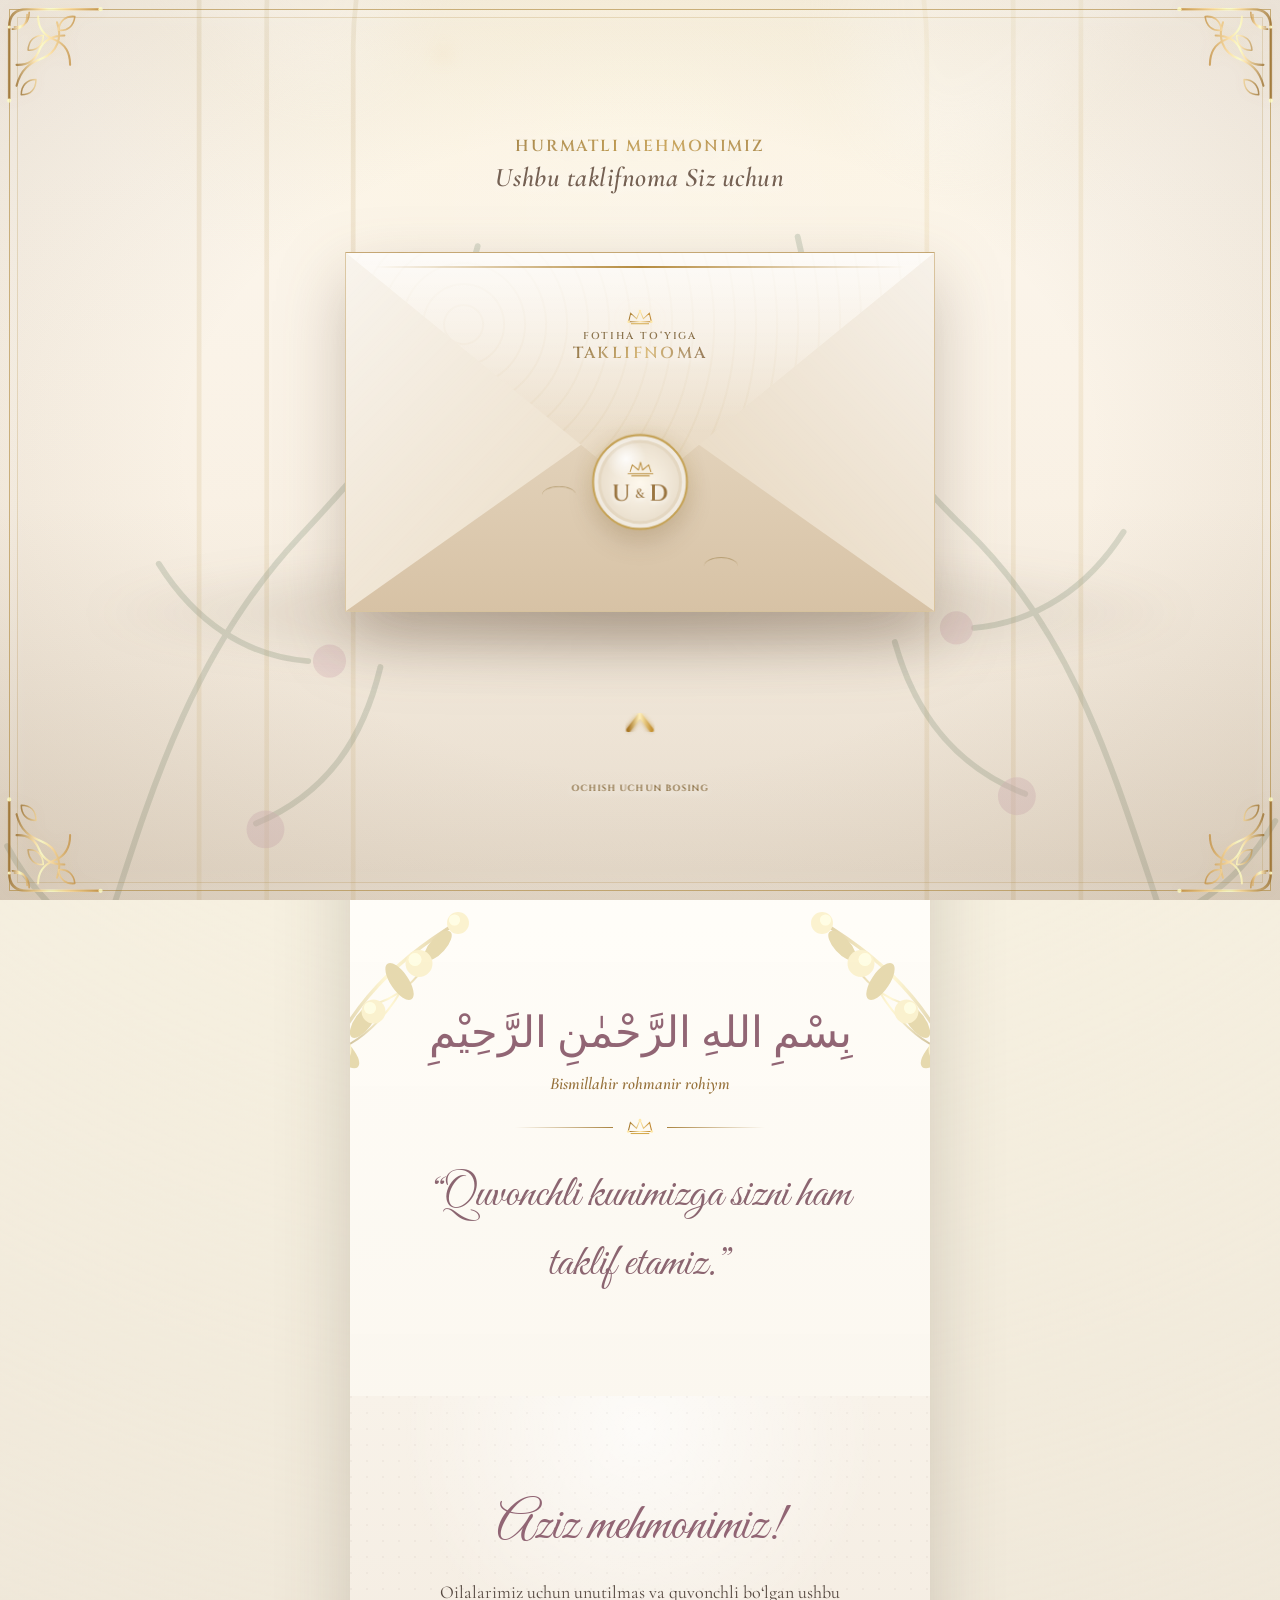
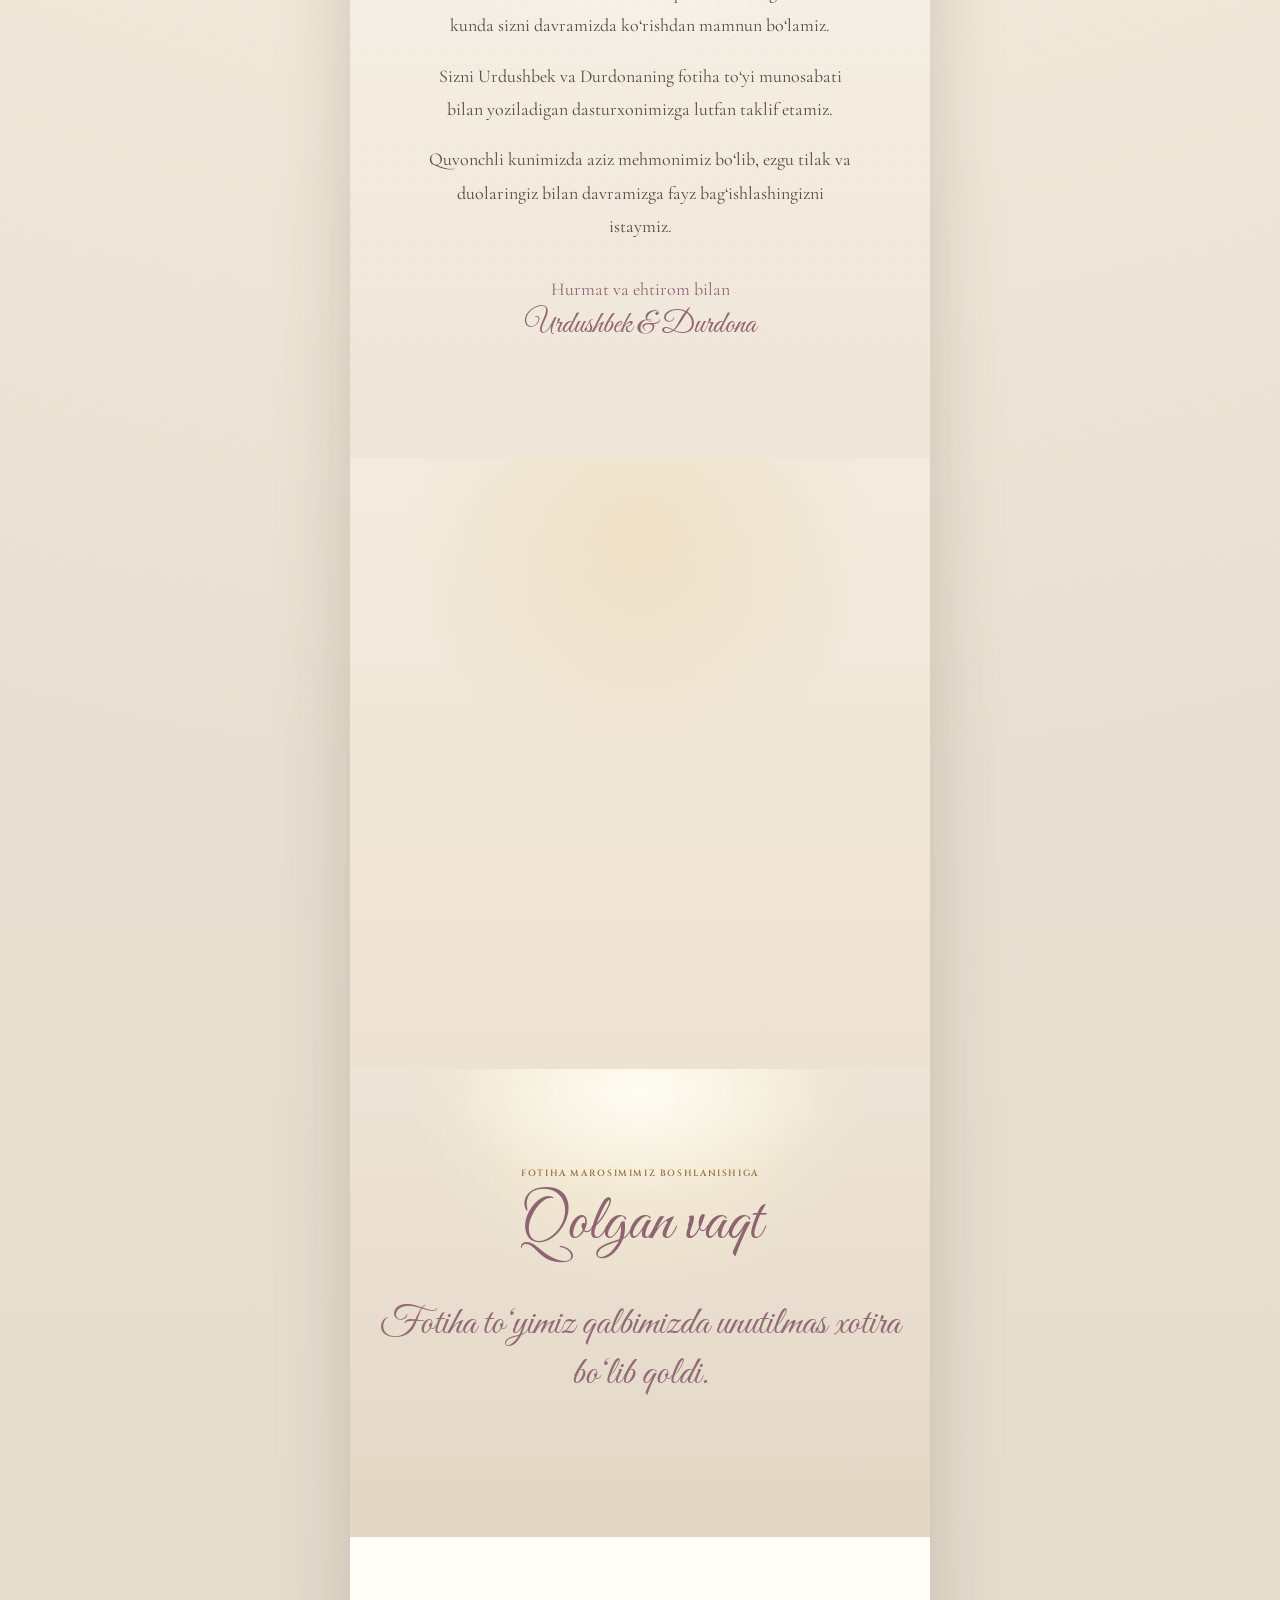
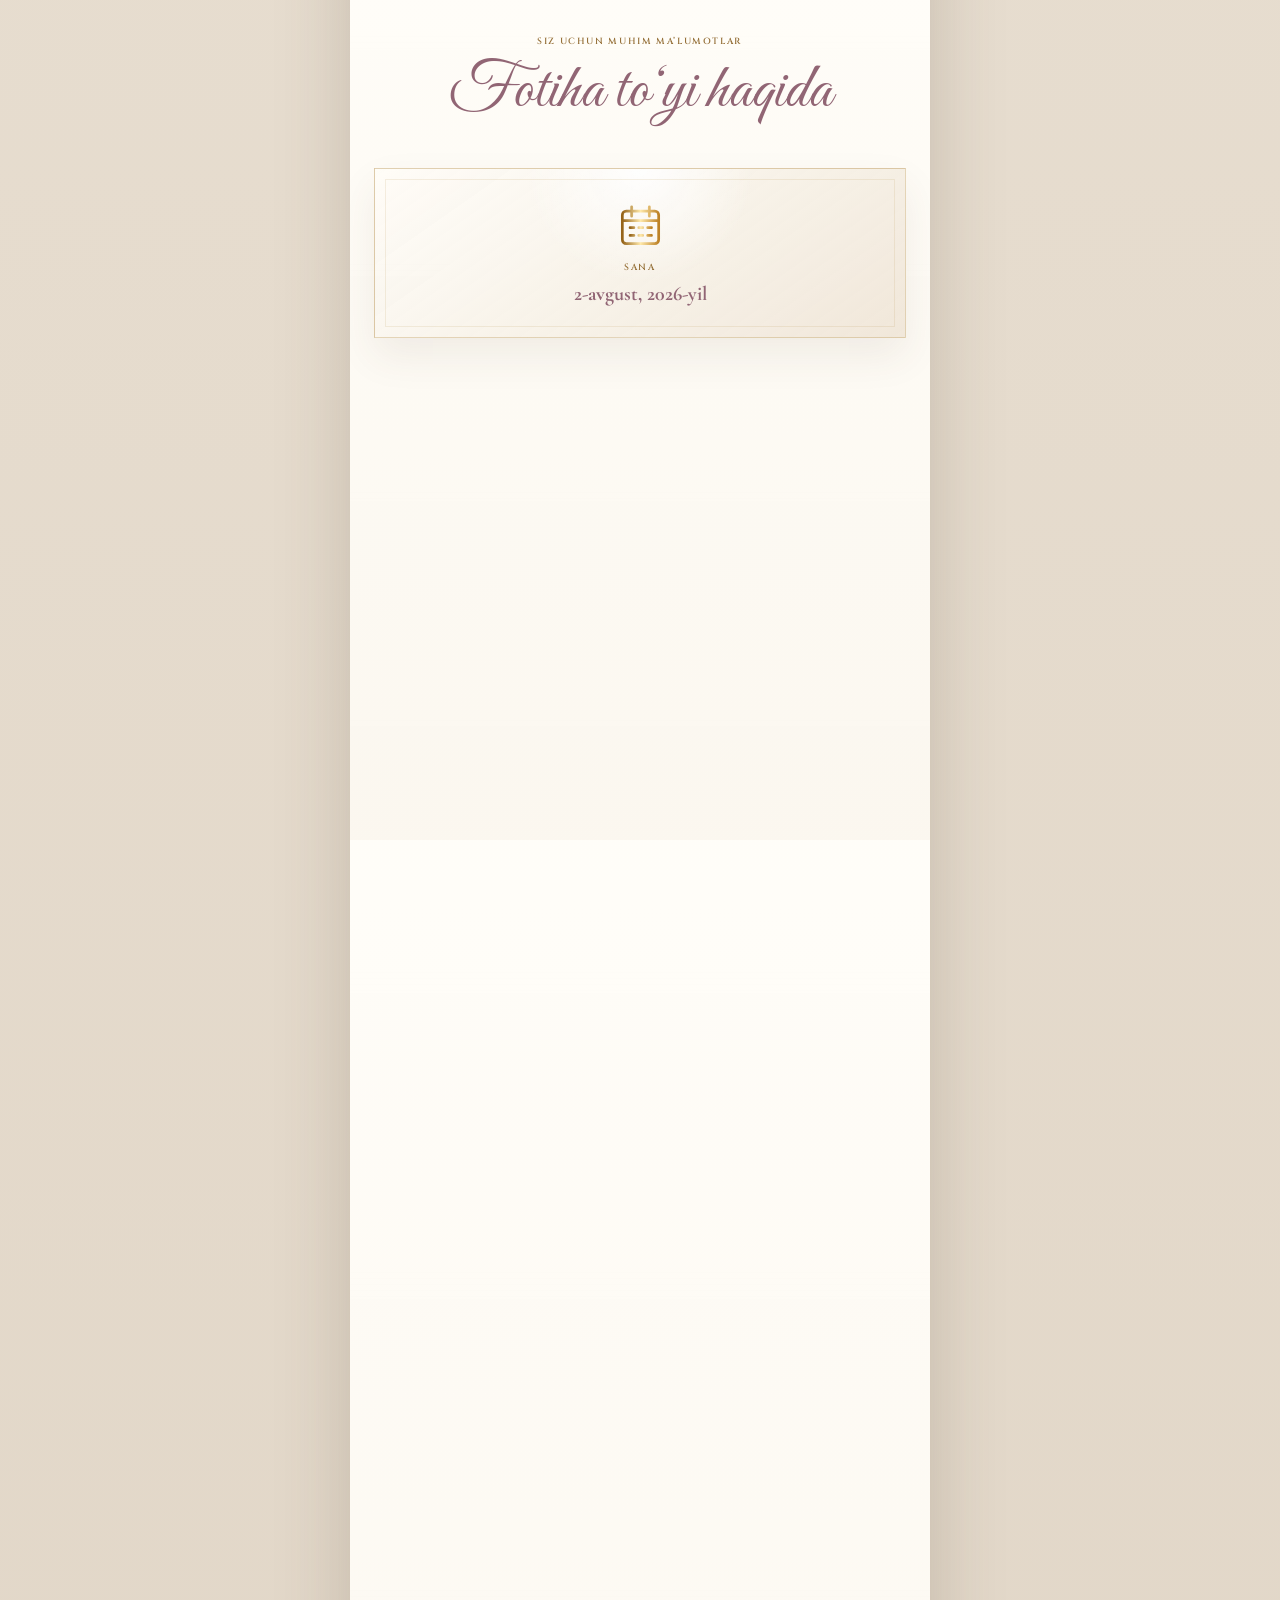
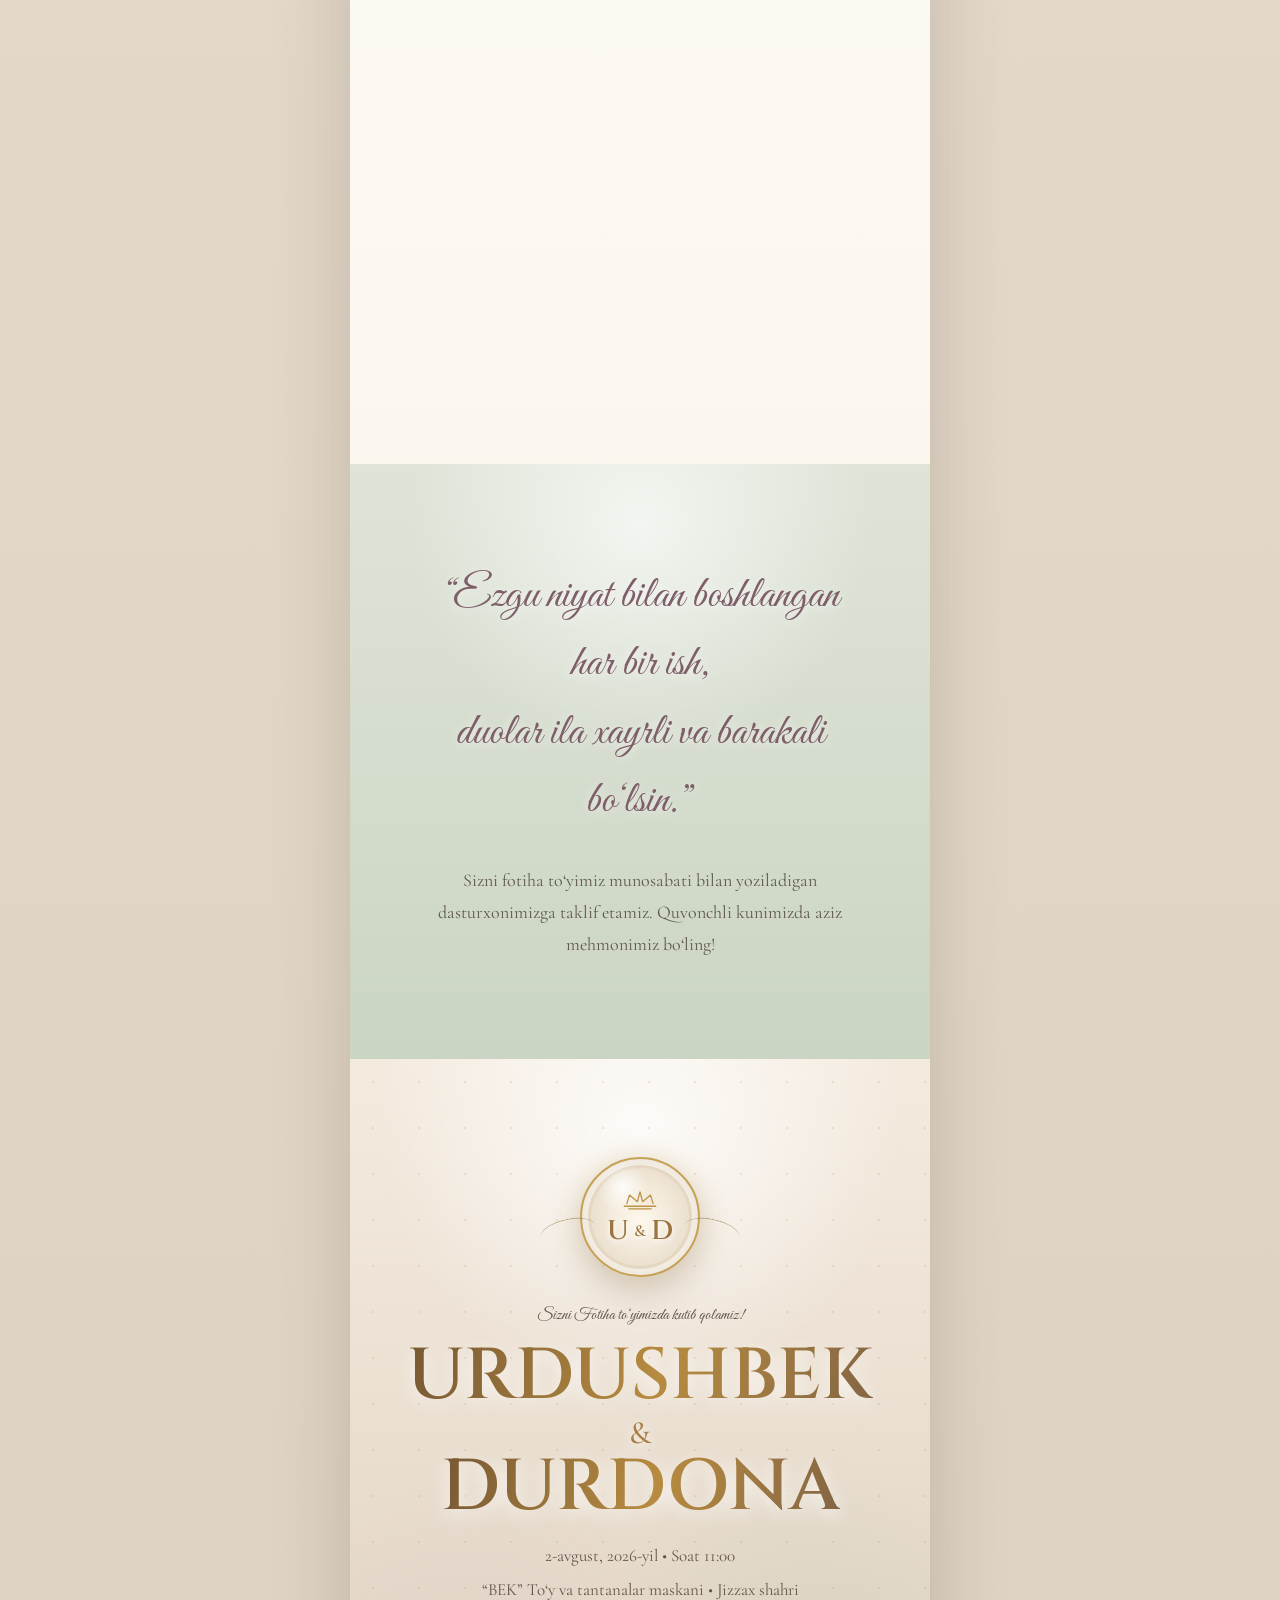
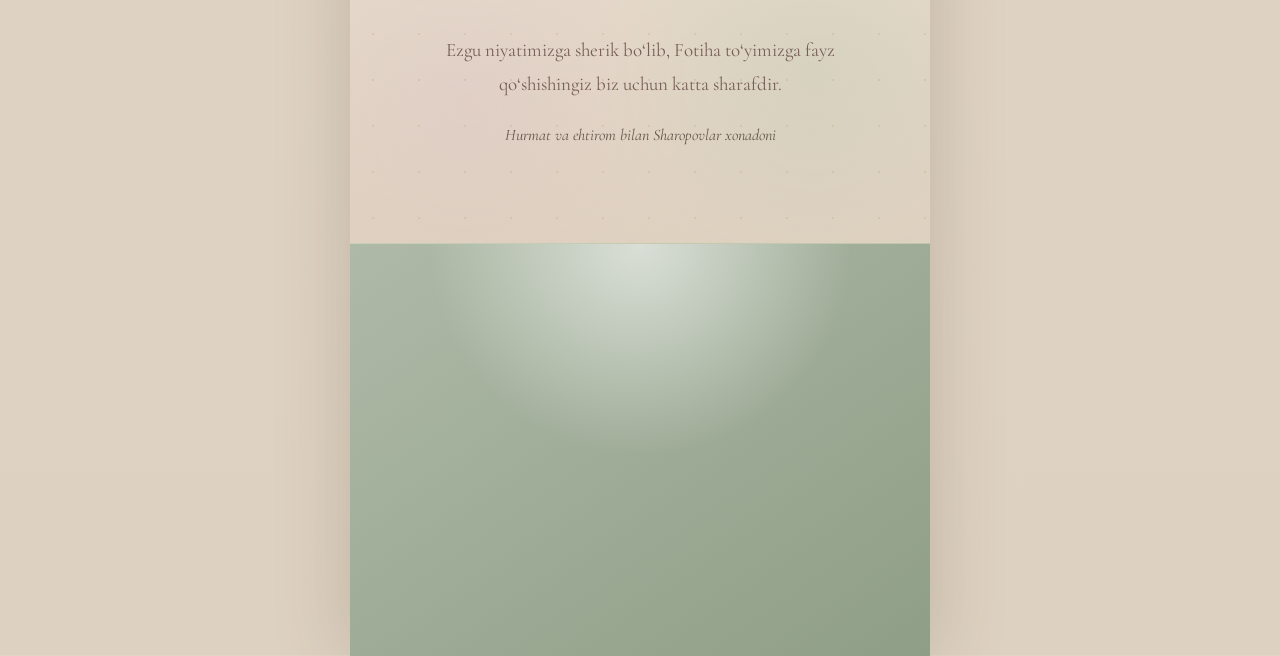
==== fotiha/index.html @ 14ab45b7 "Add assets folder" ====
<!doctype html>
<html lang="uz">

<head>
  <meta charset="utf-8">
  <meta name="viewport" content="width=device-width, initial-scale=1, viewport-fit=cover">
  <meta name="theme-color" content="#f4ecdf">
  <meta name="color-scheme" content="light">
  <meta name="description"
    content="Urdushbek va Durdonaning Fotiha to‘yiga Pearl Garden uslubidagi nafis elektron taklifnoma.">
  <meta property="og:title" content="Urdushbek & Durdona — Fotiha to‘yiga taklifnoma">
  <meta property="og:description" content="2-avgust, 2026-yil • Soat 11:00 • “BEK” To‘y va tantanalar maskani">
  <meta property="og:type" content="website">
  <meta property="og:image" content="assets/images/fotiha-share-cover.svg">
  <title>Urdushbek & Durdona — Fotiha to‘yiga taklifnoma</title>

  <link rel="preconnect" href="https://fonts.googleapis.com">
  <link rel="preconnect" href="https://fonts.gstatic.com" crossorigin>
  <link
    href="https://fonts.googleapis.com/css2?family=Cinzel:wght@500;600;700&family=Cormorant+Garamond:ital,wght@0,500;0,600;1,500;1,600&family=Great+Vibes&display=swap"
    rel="stylesheet">

  <link rel="icon" href="assets/images/royal-monogram.svg" type="image/svg+xml">
  <link rel="stylesheet" href="style.css?v=pearl-garden-20260802-7">
</head>

<body>
  <noscript>
    <div class="noscript">Taklifnomani ochish uchun JavaScript yoqilgan bo‘lishi kerak.</div>
  </noscript>

  <div id="preloader" class="preloader" aria-hidden="true">
    <div class="preloader-crest">
      <img src="assets/images/royal-monogram.svg" alt="">
    </div>
    <p>Fotiha taklifnomasi ochilmoqda...</p>
  </div>

  <canvas id="particleCanvas" class="particle-canvas" aria-hidden="true"></canvas>
  <div id="scrollProgress" class="scroll-progress" aria-hidden="true"></div>

  <!-- PEARL GARDEN OPENING SCREEN -->
  <section id="royalIntro" class="royal-intro" aria-label="Taklifnomani ochish">
    <img class="palace-background" src="assets/images/pearl-garden-bg.svg" alt="">
    <div class="palace-vignette"></div>
    <div class="light-rays" aria-hidden="true"></div>

    <div class="royal-border" aria-hidden="true">
      <img class="corner corner-tl" src="assets/images/gold-corner.svg" alt="">
      <img class="corner corner-tr" src="assets/images/gold-corner.svg" alt="">
      <img class="corner corner-bl" src="assets/images/gold-corner.svg" alt="">
      <img class="corner corner-br" src="assets/images/gold-corner.svg" alt="">
    </div>

    <div class="intro-content simplified-intro">
      <div id="envelopeStage" class="envelope-stage">
        <div id="introGuestMessage" class="intro-guest-message" aria-live="polite">
          <span>HURMATLI MEHMONIMIZ</span>
          <strong>Ushbu taklifnoma Siz uchun</strong>
        </div>
        <div class="envelope-ground"></div>

        <div id="royalEnvelope" class="royal-envelope" role="button" tabindex="0"
          aria-label="Fotiha to‘yi taklifnomasini ochish">
          <div class="envelope-back"></div>

          <div class="invitation-card" aria-hidden="true">
            <div class="card-frame"></div>
            <div class="card-monogram" aria-label="U va D monogrammasi">
              <span>U</span>
              <i>&amp;</i>
              <span>D</span>
            </div>
            <small>FOTIHA TO‘YIMIZGA</small>
            <strong>Urdushbek &amp; Durdona</strong>
            <span>02 • 08 • 2026</span>
          </div>

          <div class="envelope-liner"></div>
          <div class="envelope-left"></div>
          <div class="envelope-right"></div>
          <div class="envelope-bottom"></div>
          <div class="envelope-flap"></div>

          <div class="closed-envelope-label" aria-hidden="true">
            <img src="assets/images/crown-divider.svg" alt="">
            <span>FOTIHA TO‘YIGA</span>
            <strong>TAKLIFNOMA</strong>
          </div>

          <div id="sealButton" class="royal-seal pearl-monogram" aria-hidden="true">
            <span class="pearl-flourish pearl-flourish-left" aria-hidden="true"></span>
            <svg class="pearl-monogram-crown" viewBox="0 0 64 34" aria-hidden="true">
              <path d="M8 25h48M12 21l4-13 12 10 4-15 4 15 12-10 4 13M15 29h34" />
            </svg>
            <strong><span>U</span><i>&amp;</i><span>D</span></strong>
            <span class="pearl-flourish pearl-flourish-right" aria-hidden="true"></span>
          </div>

          <div class="seal-fragments" aria-hidden="true">
            <i></i><i></i><i></i><i></i><i></i><i></i>
          </div>
        </div>

        <button id="arrowOpenButton" class="open-arrow centered-open-arrow" type="button" aria-label="Konvertni ochish">
          <svg viewBox="0 0 160 125" aria-hidden="true">
            <defs>
              <linearGradient id="arrowGold" x1="0" x2="1">
                <stop offset="0" stop-color="#a87725" />
                <stop offset=".48" stop-color="#fff0bc" />
                <stop offset="1" stop-color="#c69437" />
              </linearGradient>
              <filter id="arrowGlow">
                <feGaussianBlur stdDeviation="3.5" result="blur" />
                <feMerge>
                  <feMergeNode in="blur" />
                  <feMergeNode in="SourceGraphic" />
                </feMerge>
              </filter>
            </defs>
            <path class="arrow-trail" d="M80 108 C80 88 80 68 80 43" />
            <path class="arrow-head" d="M61 61 L80 36 L99 61" />
          </svg>
          <span>OCHISH UCHUN BOSING</span>
        </button>
      </div>
    </div>
  </section>

  <!-- MAIN INVITATION -->
  <main id="invitation" class="invitation" aria-hidden="true">
    <div id="botanicalJourney" class="botanical-journey" aria-hidden="true">
      <span class="journey-track"></span>
      <span class="journey-fill"></span>
      <i class="journey-leaf leaf-1" data-at="8"></i>
      <i class="journey-bloom bloom-1" data-at="18"></i>
      <i class="journey-leaf leaf-2" data-at="31"></i>
      <i class="journey-bloom bloom-2" data-at="44"></i>
      <i class="journey-leaf leaf-3" data-at="58"></i>
      <i class="journey-bloom bloom-3" data-at="70"></i>
      <i class="journey-leaf leaf-4" data-at="82"></i>
      <i class="journey-bloom bloom-4" data-at="94"></i>
    </div>
    <section class="hero-section section" id="home">
      <img class="hero-bg" src="assets/images/pearl-garden-bg.svg" alt="">
      <div class="hero-overlay"></div>
      <div class="hero-frame"></div>

      <div class="hero-copy" data-reveal="zoom">
        <div class="hero-crest hero-monogram pearl-monogram" aria-label="U va D monogrammasi">
          <span class="pearl-flourish pearl-flourish-left" aria-hidden="true"></span>
          <svg class="pearl-monogram-crown" viewBox="0 0 64 34" aria-hidden="true">
            <path d="M8 25h48M12 21l4-13 12 10 4-15 4 15 12-10 4 13M15 29h34" />
          </svg>
          <strong><span>U</span><i>&amp;</i><span>D</span></strong>
          <span class="pearl-flourish pearl-flourish-right" aria-hidden="true"></span>
        </div>
        <p class="hero-kicker">FOTIHA TO‘YIMIZGA TAKLIF ETAMIZ</p>
        <h2 class="animated-main-title split-title">
          <span>Urdushbek</span>
          <b>&amp;</b>
          <span>Durdona</span>
        </h2>
        <div class="hero-meta">
          <span>02.08.2026</span><i></i><span>11:00</span>
        </div>
      </div>

      <a class="scroll-cue" href="#bismillahSection" aria-label="Taklifnomani to‘liq ko‘rish">

        <strong>TAKLIFNOMANI TO‘LIQ KO‘RISH</strong>
        <small>Pastga davom eting</small>

        <span class="scroll-arrows" aria-hidden="true">
          <i></i>
          <i></i>
        </span>
      </a>
    </section>

    <section class="bismillah-section section paper-section" id="bismillahSection">
      <img class="section-ornament ornament-left" src="assets/images/gold-botanical.svg" alt="">
      <img class="section-ornament ornament-right" src="assets/images/gold-botanical.svg" alt="">

      <div class="narrow" data-reveal="rise">
        <p class="arabic" dir="rtl">بِسْمِ اللهِ الرَّحْمٰنِ الرَّحِيْمِ</p>
        <p class="transliteration">Bismillahir rohmanir rohiym</p>
        <div class="wide-divider"><span></span><img src="assets/images/crown-divider.svg" alt=""><span></span></div>
        <blockquote>“Quvonchli kunimizga sizni ham taklif etamiz.”</blockquote>
      </div>
    </section>

    <section class="message-section section" id="aboutSection">
      <div class="paper-grain"></div>
      <div class="narrow" data-reveal="fade">
        <p id="guestGreeting" class="guest-greeting">Aziz mehmonimiz!</p>
        <p>
          Oilalarimiz uchun unutilmas va quvonchli bo‘lgan ushbu kunda
          sizni davramizda ko‘rishdan mamnun bo‘lamiz.
        </p>
        <p>
          Sizni Urdushbek va Durdonaning fotiha to‘yi munosabati bilan yoziladigan
          dasturxonimizga lutfan taklif etamiz.
        </p>
        <p>
          Quvonchli kunimizda aziz mehmonimiz bo‘lib, ezgu tilak va duolaringiz bilan
          davramizga fayz bag‘ishlashingizni istaymiz.
        </p>

        <p class="signature">Hurmat va ehtirom bilan<br><strong>Urdushbek &amp; Durdona</strong></p>
      </div>
    </section>

    <section class="date-section section paper-section" id="dateSection">
      <div class="section-heading" data-reveal="rise">
        <span>Ushbu sanani qalbingizga yozib qo‘ying</span>
        <h2>Fotiha sanasi</h2>
      </div>

      <article class="royal-calendar" data-reveal="zoom">
        <div class="calendar-inner-border"></div>
        <img class="calendar-icon" src="assets/images/icon-calendar.svg" alt="">
        <div class="calendar-year">2026</div>
        <div class="calendar-main">
          <strong>02</strong>
          <div>
            <b>AVGUST</b>
            <span>YAKSHANBA</span>
          </div>
        </div>
        <div class="calendar-time">SOAT <strong>11:00</strong></div>
      </article>
    </section>

    <section class="countdown-section section">
      <div class="countdown-glow"></div>
      <div class="section-heading light" data-reveal="rise">
        <span>Fotiha marosimimiz boshlanishiga</span>
        <h2>Qolgan vaqt</h2>
      </div>

      <div id="countdown" class="countdown" data-reveal="zoom" aria-live="polite">
        <div><strong id="days">25</strong><span>Kun</span></div>
        <div><strong id="hours">00</strong><span>Soat</span></div>
        <div><strong id="minutes">00</strong><span>Daqiqa</span></div>
        <div><strong id="seconds">00</strong><span>Soniya</span></div>
      </div>
      <p id="countdownMessage" class="countdown-message" hidden></p>
    </section>

    <section class="details-section section paper-section">
      <div class="section-heading" data-reveal="rise">
        <span>Siz uchun muhim ma’lumotlar</span>
        <h2>Fotiha to‘yi haqida</h2>
      </div>

      <div class="detail-grid">
        <article data-reveal="left">
          <img src="assets/images/icon-calendar.svg" alt="">
          <span>SANA</span>
          <strong>2-avgust, 2026-yil</strong>
        </article>

        <article data-reveal="right">
          <img src="assets/images/icon-clock.svg" alt="">
          <span>BOSHLANISH VAQTI</span>
          <strong>Soat 11:00</strong>
        </article>

        <article data-reveal="left">
          <img src="assets/images/icon-location.svg" alt="">
          <span>MANZIL</span>
          <strong>“BEK” To‘y va tantanalar maskani</strong>
          <small>Jizzax shahri, Jizzax viloyati</small>
        </article>
      </div>
    </section>

    <section class="venue-section section paper-section" id="venueSection">
      <div class="section-heading" data-reveal="rise">
        <span>Sizni go‘zal maskanda kutib qolamiz</span>
        <h2>Manzil</h2>
      </div>

      <div class="venue-illustration" data-reveal="zoom">
        <img class="venue-photo" src="assets/images/bek.png" alt="BEK To‘y va tantanalar maskani">
        <div class="venue-light-sweep"></div>
      </div>

      <div class="venue-copy" data-reveal="rise">
        <h3>“BEK” To‘y va tantanalar maskani</h3>
        <p>Jizzax shahri, Jizzax viloyati</p>
      </div>

      <div class="real-map-card" data-reveal="zoom">
        <div class="real-map-gold-frame" aria-hidden="true"></div>
        <iframe title="“BEK” To‘y va tantanalar maskani Google xaritasi"
          src="https://www.google.com/maps?q=%22BEK%22%20To%27y%20va%20tantanalar%20maskani%20Jizzax&output=embed"
          width="100%" height="330" style="border:0" loading="lazy" allowfullscreen
          referrerpolicy="no-referrer-when-downgrade">
        </iframe>
      </div>

      <p class="map-help-text" data-reveal="fade">
        Xarita internet orqali yuklanadi. Aniq yo‘nalishni ochish uchun pastdagi tugmani bosing.
      </p>

      <a class="royal-button burgundy" href="https://maps.app.goo.gl/K7DMrNXLy79T28VB8" target="_blank"
        rel="noopener noreferrer" data-reveal="rise">
        <img src="assets/images/icon-location.svg" alt="">
        Xaritada ko‘rish
      </a>
    </section>

    <section class="quote-section section">
      <div class="falling-petals" aria-hidden="true">
        <i></i><i></i><i></i><i></i><i></i><i></i>
      </div>
      <div class="narrow" data-reveal="fade">
        <blockquote>
          “Ezgu niyat bilan boshlangan har bir ish,<br>
          duolar ila xayrli va barakali bo‘lsin.”
        </blockquote>
        <p>Sizni fotiha to‘yimiz munosabati bilan yoziladigan dasturxonimizga taklif etamiz. Quvonchli kunimizda aziz
          mehmonimiz bo‘ling!</p>
      </div>
    </section>

    <section class="closing-section section">
      <div class="closing-stars"></div>
      <div class="hero-crest hero-monogram pearl-monogram" aria-label="U va D monogrammasi" data-reveal="zoom">
        <span class="pearl-flourish pearl-flourish-left" aria-hidden="true"></span>
        <svg class="pearl-monogram-crown" viewBox="0 0 64 34" aria-hidden="true">
          <path d="M8 25h48M12 21l4-13 12 10 4-15 4 15 12-10 4 13M15 29h34" />
        </svg>
        <strong><span>U</span><i>&amp;</i><span>D</span></strong>
        <span class="pearl-flourish pearl-flourish-right" aria-hidden="true"></span>
      </div>
      <div data-reveal="rise">
        <p class="closing-lead">Sizni Fotiha to‘yimizda kutib qolamiz!</p>
        <h2 class="animated-main-title closing-title">
          <span>Urdushbek</span><b>&amp;</b><span>Durdona</span>
        </h2>
        <p>2-avgust, 2026-yil • Soat 11:00</p>
        <p>“BEK” To‘y va tantanalar maskani • Jizzax shahri</p>
        <blockquote>
          Ezgu niyatimizga sherik bo‘lib, Fotiha to‘yimizga fayz
          qo‘shishingiz biz uchun katta sharafdir.
        </blockquote>
        <small>Hurmat va ehtirom bilan Sharopovlar xonadoni</small>
      </div>
    </section>

    <section class="share-section section">
      <div class="section-heading light" data-reveal="rise">
        <span>Taklifnomani yaqinlaringiz bilan ulashing</span>
        <h2>Ulashish</h2>
      </div>
      <button id="shareButton" class="royal-button outline" type="button" data-reveal="zoom">
        <img src="assets/images/icon-share.svg" alt="">
        Taklifnomani ulashish
      </button>
      <p id="shareStatus" class="share-status" aria-live="polite"></p>
    </section>
  </main>

  <button id="musicToggle" class="music-toggle" type="button" aria-label="Musiqani pauza qilish" hidden>
    <img src="assets/images/icon-music.svg" alt="">
    <span id="musicIcon">Ⅱ</span>
    <i></i><i></i><i></i>
  </button>

  <audio id="backgroundMusic" preload="metadata" loop>
    <source src="assets/audio/royal-palace-theme.mp3" type="audio/mpeg">
    <source src="assets/audio/royal-palace-theme.wav" type="audio/wav">
  </audio>

  <script src="script.js?v=pearl-garden-20260802-7"></script>
</body>

</html>
---- fotiha/style.css ----
:root {
  --black: #0d0103;
  --wine: #220307;
  --wine2: #37070f;
  --burgundy: #5c0d20;
  --ruby: #821c36;
  --gold-dark: #9c6b1d;
  --gold: #d5aa4c;
  --gold-light: #ffe9aa;
  --gold-pale: #f6ddb0;
  --ivory: #fff9ee;
  --cream: #f5e8d8;
  --brown: #45302d;
  --sage: #74806c;
  --serif: "Cormorant Garamond", Georgia, serif;
  --display: "Cinzel", Georgia, serif;
  --script: "Great Vibes", "Segoe Script", cursive;
  --sans: system-ui, -apple-system, BlinkMacSystemFont, "Segoe UI", sans-serif;
  --ease: cubic-bezier(.2, .8, .2, 1);
  --shadow: 0 28px 80px rgba(24, 1, 5, .30);
  --content: 580px
}

* {
  box-sizing: border-box
}

html {
  scroll-behavior: smooth;
  background: #180206
}

body {
  margin: 0;
  color: var(--brown);
  background: #1a0308;
  font-family: var(--serif);
  overflow-x: hidden;
  -webkit-font-smoothing: antialiased
}

body.modal-open {
  overflow: hidden
}

button,
input,
select,
textarea {
  font: inherit
}

button,
a {
  -webkit-tap-highlight-color: transparent
}

img {
  display: block;
  max-width: 100%
}

[hidden] {
  display: none !important
}

button:focus-visible,
a:focus-visible,
input:focus-visible,
select:focus-visible,
textarea:focus-visible {
  outline: 3px solid rgba(255, 233, 170, .76);
  outline-offset: 3px
}

.noscript {
  padding: 18px;
  text-align: center;
  background: #fff3cd;
  color: #664d03
}

.preloader {
  position: fixed;
  inset: 0;
  z-index: 4000;
  display: grid;
  place-content: center;
  justify-items: center;
  gap: 18px;
  background: radial-gradient(circle at 50% 42%, #6e2033, #29050b 52%, #0d0103);
  transition: opacity .65s ease, visibility .65s ease
}

.preloader.hidden {
  opacity: 0;
  visibility: hidden
}

.preloader-crest {
  width: 128px;
  height: 128px;
  padding: 10px;
  border-radius: 50%;
  border: 1px solid rgba(255, 233, 170, .46);
  box-shadow: 0 0 0 10px rgba(255, 255, 255, .025), 0 0 55px rgba(213, 170, 76, .28);
  animation: preloaderFloat 2.2s ease-in-out infinite
}

.preloader p {
  margin: 0;
  color: var(--gold-pale);
  font: 10px var(--display);
  letter-spacing: .22em;
  text-transform: uppercase
}

@keyframes preloaderFloat {
  50% {
    transform: translateY(-7px) rotate(2deg)
  }
}

.particle-canvas {
  position: fixed;
  inset: 0;
  z-index: 200;
  pointer-events: none
}

.scroll-progress {
  position: fixed;
  left: 0;
  top: 0;
  z-index: 3500;
  height: 3px;
  width: 0;
  background: linear-gradient(90deg, var(--gold-dark), var(--gold-light), var(--gold));
  box-shadow: 0 0 12px rgba(255, 233, 170, .8)
}

/* INTRO */
.royal-intro {
  position: fixed;
  inset: 0;
  z-index: 3000;
  min-height: 100svh;
  overflow: hidden;
  color: #fff;
  display: grid;
  place-items: center;
  background: #140205;
  transition: opacity .9s ease, visibility .9s ease
}

.royal-intro.is-gone {
  opacity: 0;
  visibility: hidden;
  pointer-events: none
}

.palace-background {
  position: absolute;
  inset: 0;
  width: 100%;
  height: 100%;
  object-fit: cover;
  animation: palaceBreath 16s ease-in-out infinite alternate
}

@keyframes palaceBreath {
  to {
    transform: scale(1.045)
  }
}

.palace-vignette {
  position: absolute;
  inset: 0;
  background:
    radial-gradient(circle at 50% 34%, rgba(213, 170, 76, .11), transparent 32%),
    linear-gradient(180deg, rgba(7, 0, 2, .10), rgba(7, 0, 2, .20) 58%, rgba(7, 0, 2, .56)),
    radial-gradient(ellipse at center, transparent 42%, rgba(5, 0, 1, .72) 100%)
}

.light-rays {
  position: absolute;
  left: 50%;
  top: -30%;
  width: 145%;
  height: 115%;
  transform: translateX(-50%);
  background: conic-gradient(from 260deg at 50% 0, transparent 0 9deg, rgba(255, 230, 155, .08) 10deg 13deg, transparent 14deg 31deg);
  filter: blur(2px);
  animation: raysRotate 24s linear infinite
}

@keyframes raysRotate {
  to {
    transform: translateX(-50%) rotate(360deg)
  }
}

.royal-border {
  position: absolute;
  inset: max(9px, env(safe-area-inset-top)) 9px max(9px, env(safe-area-inset-bottom));
  border: 1px solid rgba(213, 170, 76, .48);
  box-shadow: inset 0 0 25px rgba(213, 170, 76, .05);
  pointer-events: none
}

.royal-border:before {
  content: "";
  position: absolute;
  inset: 7px;
  border: 1px solid rgba(255, 233, 170, .16)
}

.corner {
  position: absolute;
  width: 105px;
  height: 105px;
  filter: drop-shadow(0 0 8px rgba(213, 170, 76, .24))
}

.corner-tl {
  left: -5px;
  top: -5px
}

.corner-tr {
  right: -5px;
  top: -5px;
  transform: scaleX(-1)
}

.corner-bl {
  left: -5px;
  bottom: -5px;
  transform: scaleY(-1)
}

.corner-br {
  right: -5px;
  bottom: -5px;
  transform: scale(-1)
}

.intro-content {
  position: relative;
  z-index: 3;
  width: min(100%, 580px);
  min-height: 100svh;
  padding: max(22px, env(safe-area-inset-top)) 18px max(14px, env(safe-area-inset-bottom));
  display: grid;
  grid-template-rows: auto minmax(235px, 1fr) auto;
  align-items: center
}

.royal-header {
  text-align: center;
  padding-top: 2px
}

.intro-monogram {
  width: clamp(74px, 18vw, 98px);
  margin: 0 auto 5px;
  filter: drop-shadow(0 12px 24px rgba(0, 0, 0, .4));
  animation: crestGlow 4.6s ease-in-out infinite
}

@keyframes crestGlow {
  50% {
    transform: translateY(-4px) scale(1.025);
    filter: drop-shadow(0 15px 31px rgba(213, 170, 76, .38))
  }
}

.welcome-line {
  margin: 2px 0 0;
  color: var(--gold-pale);
  font: 600 clamp(10px, 2.7vw, 13px)/1.35 var(--display);
  letter-spacing: .22em;
  text-shadow: 0 2px 10px #000;
  animation: welcomeFloat 5.5s ease-in-out infinite
}

.welcome-line.second {
  animation-delay: -2.75s
}

@keyframes welcomeFloat {
  50% {
    transform: translateY(-2px);
    letter-spacing: .245em;
    color: #fff1c3
  }
}

.tiny-divider,
.name-divider {
  display: flex;
  align-items: center;
  justify-content: center;
  gap: 9px;
  margin: 8px auto
}

.tiny-divider {
  width: min(250px, 70%)
}

.tiny-divider span,
.name-divider span {
  height: 1px;
  flex: 1;
  background: linear-gradient(90deg, transparent, var(--gold), transparent)
}

.tiny-divider i {
  width: 7px;
  height: 7px;
  background: var(--gold);
  transform: rotate(45deg);
  box-shadow: 0 0 12px var(--gold)
}

.royal-names {
  margin: 4px auto 0;
  display: flex;
  flex-direction: column;
  align-items: center;
  font: 600 1rem/1.00 var(--display);
  text-transform: uppercase
}

.royal-names span {
  font-size: clamp(38px, 10vw, 64px);
  letter-spacing: .025em;
  background: linear-gradient(105deg, #8e6017 0%, #d6a848 22%, #fff1b7 45%, #bf8529 64%, #ffe8a3 82%, #986a20 100%);
  background-size: 220% auto;
  color: transparent;
  background-clip: text;
  -webkit-background-clip: text;
  -webkit-text-stroke: .35px rgba(255, 238, 180, .35);
  filter: drop-shadow(0 5px 8px rgba(0, 0, 0, .72));
  animation: goldTextShimmer 5s linear infinite, mainTextFloat 5s ease-in-out infinite
}

.royal-names span:last-child {
  animation-delay: -2.5s
}

.royal-names b {
  margin: 1px 0;
  color: var(--gold-light);
  font: 500 clamp(27px, 7vw, 38px)/.9 var(--serif);
  animation: ampersandSway 4.5s ease-in-out infinite
}

@keyframes goldTextShimmer {
  to {
    background-position: 220% center
  }
}

@keyframes mainTextFloat {
  50% {
    transform: translateY(-4px) scale(1.012)
  }
}

@keyframes ampersandSway {
  50% {
    transform: rotate(-5deg) scale(1.08);
    text-shadow: 0 0 18px rgba(255, 233, 170, .75)
  }
}

.name-divider {
  width: min(340px, 84%);
  margin: 7px auto 3px
}

.name-divider img {
  width: 37px
}

.days-left {
  display: grid;
  justify-items: center;
  color: var(--gold-light);
  margin-top: 0
}

.days-left strong {
  font: 600 clamp(43px, 12vw, 68px)/.95 var(--display);
  background: linear-gradient(120deg, #a06d1c, #fff0b5, #c6902f);
  color: transparent;
  background-clip: text;
  -webkit-background-clip: text;
  filter: drop-shadow(0 5px 8px rgba(0, 0, 0, .62));
  animation: daysPulse 3.6s ease-in-out infinite
}

.days-left span {
  margin-top: 1px;
  font: italic 600 clamp(21px, 6vw, 31px)/1 var(--serif);
  letter-spacing: .03em;
  color: var(--gold-pale);
  animation: softWave 4.2s ease-in-out infinite
}

@keyframes daysPulse {
  50% {
    transform: scale(1.045);
    filter: drop-shadow(0 5px 13px rgba(213, 170, 76, .55))
  }
}

@keyframes softWave {
  50% {
    transform: translateY(-2px);
    color: #fff1c0
  }
}

.envelope-stage {
  position: relative;
  width: 100%;
  height: 100%;
  min-height: 235px;
  display: grid;
  place-items: center
}

.envelope-ground {
  position: absolute;
  left: 9%;
  right: 9%;
  bottom: 6%;
  height: 17%;
  border-radius: 50%;
  background: radial-gradient(ellipse, rgba(0, 0, 0, .72), transparent 70%);
  filter: blur(16px)
}

.royal-envelope {
  position: relative;
  width: min(94vw, 520px);
  aspect-ratio: 1.64;
  transform-style: preserve-3d;
  filter: drop-shadow(0 25px 32px rgba(0, 0, 0, .62));
  animation: envelopeFloat 4s ease-in-out infinite
}

@keyframes envelopeFloat {
  50% {
    transform: translateY(-7px) rotateZ(.25deg)
  }
}

.envelope-back {
  position: absolute;
  inset: 0;
  border-radius: 8px;
  background:
    linear-gradient(135deg, rgba(255, 255, 255, .08), transparent 36%),
    repeating-radial-gradient(circle at 20% 20%, transparent 0 19px, rgba(213, 170, 76, .08) 20px 21px, transparent 22px),
    linear-gradient(180deg, #77142b, #4d0a19 70%, #310611);
  border: 1px solid rgba(255, 233, 170, .36);
  box-shadow: inset 0 0 0 4px rgba(118, 70, 10, .25), inset 0 0 36px rgba(0, 0, 0, .38)
}

.envelope-back:after {
  content: "";
  position: absolute;
  inset: 6px;
  border: 1px solid rgba(213, 170, 76, .42);
  border-radius: 5px
}

.invitation-card {
  position: absolute;
  left: 6.5%;
  right: 6.5%;
  bottom: 7%;
  height: 86%;
  z-index: 2;
  display: flex;
  flex-direction: column;
  align-items: center;
  justify-content: center;
  gap: 5px;
  color: var(--wine);
  background: radial-gradient(circle at 50% 0, #fff, #fff8e9 45%, #f2dfc1);
  border: 1px solid rgba(213, 170, 76, .8);
  box-shadow: 0 18px 45px rgba(0, 0, 0, .22);
  transition: transform 1.65s var(--ease), box-shadow 1.65s var(--ease)
}

.card-frame {
  position: absolute;
  inset: 8px;
  border: 1px solid rgba(156, 107, 29, .35)
}

.invitation-card img {
  width: 58px
}

.invitation-card small {
  font: 600 8px var(--display);
  letter-spacing: .18em;
  color: var(--gold-dark)
}

.invitation-card strong {
  font: 500 clamp(23px, 5.7vw, 34px) var(--script)
}

.invitation-card span {
  font: 600 11px var(--display);
  letter-spacing: .17em
}

.envelope-liner,
.envelope-left,
.envelope-right,
.envelope-bottom,
.envelope-flap {
  position: absolute;
  inset: 0
}

.envelope-liner {
  z-index: 3;
  overflow: hidden
}

.envelope-liner:before {
  content: "";
  position: absolute;
  inset: 0;
  clip-path: polygon(8% 7%, 92% 7%, 50% 55%);
  background:
    repeating-linear-gradient(135deg, rgba(255, 255, 255, .05) 0 8px, transparent 8px 16px),
    linear-gradient(180deg, #f0cf78, #a66c18);
  box-shadow: inset 0 -18px 35px rgba(65, 34, 2, .25)
}

.envelope-left,
.envelope-right,
.envelope-bottom {
  z-index: 5;
  overflow: hidden
}

.envelope-left:before,
.envelope-right:before,
.envelope-bottom:before {
  content: "";
  position: absolute;
  inset: 0;
  border: 1px solid rgba(255, 233, 170, .30)
}

.envelope-left:before {
  clip-path: polygon(0 0, 54% 51%, 0 100%);
  background: linear-gradient(135deg, rgba(255, 255, 255, .10), transparent 48%), #671025
}

.envelope-right:before {
  clip-path: polygon(100% 0, 46% 51%, 100% 100%);
  background: linear-gradient(225deg, rgba(255, 255, 255, .10), transparent 48%), #671025
}

.envelope-bottom:before {
  clip-path: polygon(0 100%, 50% 42%, 100% 100%);
  background: linear-gradient(180deg, #75142b, #430815)
}

.envelope-flap {
  z-index: 7;
  transform-origin: top center;
  transform-style: preserve-3d;
  transition: transform 1.55s var(--ease)
}

.envelope-flap:before {
  content: "";
  position: absolute;
  inset: 0;
  clip-path: polygon(0 0, 100% 0, 50% 67%);
  background:
    linear-gradient(180deg, rgba(255, 255, 255, .11), transparent 50%),
    repeating-radial-gradient(circle at 20% 20%, transparent 0 18px, rgba(213, 170, 76, .07) 19px 20px, transparent 21px),
    linear-gradient(#7c172e, #541020);
  border: 1px solid rgba(255, 233, 170, .31);
  backface-visibility: hidden
}

.envelope-flap:after {
  content: "";
  position: absolute;
  left: 5%;
  right: 5%;
  top: 4%;
  height: 2px;
  background: linear-gradient(90deg, transparent, var(--gold), transparent)
}

.royal-seal {
  position: absolute;
  z-index: 9;
  left: 50%;
  top: 53%;
  width: clamp(92px, 23vw, 122px);
  aspect-ratio: 1;
  transform: translate(-50%, -50%);
  border: 0;
  border-radius: 47% 53% 48% 52%/51% 46% 54% 49%;
  color: var(--gold-light);
  background:
    radial-gradient(circle at 34% 25%, rgba(255, 255, 255, .20), transparent 20%),
    radial-gradient(circle, #8c233e, #561020 61%, #28050c);
  box-shadow:
    inset 0 0 0 6px rgba(255, 255, 255, .03),
    inset 0 0 0 9px rgba(0, 0, 0, .18),
    0 17px 31px rgba(0, 0, 0, .55),
    0 0 24px rgba(213, 170, 76, .32);
  cursor: pointer;
  animation: sealPulse 2.4s ease-in-out infinite;
  transition: transform .45s ease, opacity .45s ease
}

.royal-seal:before {
  content: "";
  position: absolute;
  inset: 13%;
  border-radius: inherit;
  border: 1px solid rgba(255, 233, 170, .45)
}

.royal-seal span {
  position: relative;
  z-index: 2;
  font: 600 clamp(27px, 7vw, 35px)/1 var(--display)
}

.royal-seal i {
  font-style: normal;
  font-size: .7em
}

.royal-seal em {
  position: absolute;
  inset: -40%;
  border-radius: 0;

  background: linear-gradient(110deg,
      transparent 35%,
      rgba(255, 255, 255, .06) 42%,
      rgba(255, 255, 255, .30) 49%,
      rgba(255, 255, 255, .08) 56%,
      transparent 65%);

  animation: sealShine 3.3s linear infinite;
}

@keyframes sealPulse {
  50% {
    transform: translate(-50%, -50%) scale(1.065);
    box-shadow: inset 0 0 0 6px rgba(255, 255, 255, .04), inset 0 0 0 9px rgba(0, 0, 0, .16), 0 21px 39px rgba(0, 0, 0, .62), 0 0 34px rgba(255, 220, 132, .49)
  }
}

@keyframes sealShine {
  from {
    transform: translateX(-48%) rotate(15deg)
  }

  to {
    transform: translateX(48%) rotate(15deg)
  }
}

.seal-fragments {
  position: absolute;
  z-index: 8;
  left: 50%;
  top: 53%
}

.seal-fragments i {
  position: absolute;
  width: 14px;
  height: 17px;
  border-radius: 60% 35%;
  background: #5c1022;
  opacity: 0
}

.open-arrow {
  position: absolute;
  z-index: 11;
  right: -3px;
  top: 42%;
  width: 112px;
  height: 145px;
  padding: 0;
  border: 0;
  background: transparent;
  color: var(--gold-light);
  cursor: pointer;
  animation: arrowGroupFloat 2.3s ease-in-out infinite
}

.open-arrow svg {
  position: absolute;
  inset: 0;
  width: 100%;
  height: 100%;
  overflow: visible
}

.arrow-trail,
.arrow-head {
  fill: none;
  stroke: url(#arrowGold);
  stroke-width: 7;
  stroke-linecap: round;
  stroke-linejoin: round;
  filter: url(#arrowGlow)
}

.arrow-trail {
  stroke-dasharray: 300;
  stroke-dashoffset: 300;
  animation: drawArrow 2.2s ease-in-out infinite
}

.arrow-head {
  animation: arrowHeadPulse 2.2s ease-in-out infinite
}

.open-arrow span {
  position: absolute;
  right: 2px;
  bottom: -4px;
  width: 85px;
  color: var(--gold-pale);
  font: 600 9px/1.4 var(--display);
  letter-spacing: .08em;
  text-shadow: 0 2px 6px #000
}

@keyframes drawArrow {
  0% {
    stroke-dashoffset: 300;
    opacity: .25
  }

  45%,
  75% {
    stroke-dashoffset: 0;
    opacity: 1
  }

  100% {
    stroke-dashoffset: -300;
    opacity: .15
  }
}

@keyframes arrowHeadPulse {
  50% {
    stroke-width: 9;
    filter: drop-shadow(0 0 10px #ffe49a)
  }
}

@keyframes arrowGroupFloat {
  50% {
    transform: translateY(-8px) scale(1.03)
  }
}

.royal-envelope.opening {
  animation: none
}

.royal-envelope.opening .royal-seal {
  animation: none;
  opacity: 0;
  transform: translate(-50%, -50%) scale(1.65) rotate(14deg)
}

.royal-envelope.opening .envelope-flap {
  transform: rotateX(188deg);
  z-index: 1
}

.royal-envelope.opening .invitation-card {
  transform: translateY(-80%) scale(1.08);
  box-shadow: 0 36px 90px rgba(0, 0, 0, .45), 0 0 55px rgba(255, 229, 154, .30)
}

.royal-envelope.opening .seal-fragments i {
  animation: fragment .95s ease both
}

.royal-envelope.opening .seal-fragments i:nth-child(1) {
  --x: -80px;
  --y: -58px
}

.royal-envelope.opening .seal-fragments i:nth-child(2) {
  --x: 78px;
  --y: -62px;
  animation-delay: .05s
}

.royal-envelope.opening .seal-fragments i:nth-child(3) {
  --x: -72px;
  --y: 68px;
  animation-delay: .1s
}

.royal-envelope.opening .seal-fragments i:nth-child(4) {
  --x: 75px;
  --y: 70px;
  animation-delay: .15s
}

.royal-envelope.opening .seal-fragments i:nth-child(5) {
  --x: 5px;
  --y: -94px;
  animation-delay: .08s
}

.royal-envelope.opening .seal-fragments i:nth-child(6) {
  --x: -2px;
  --y: 95px;
  animation-delay: .13s
}

@keyframes fragment {
  0% {
    opacity: 1;
    transform: translate(-7px, -8px) scale(1)
  }

  100% {
    opacity: 0;
    transform: translate(var(--x), var(--y)) rotate(280deg) scale(.3)
  }
}

.envelope-stage.opening .open-arrow {
  opacity: 0;
  pointer-events: none;
  transition: opacity .3s ease
}

.intro-nav {
  width: 100%;
  display: grid;
  grid-template-columns: repeat(4, 1fr);
  border-top: 1px solid rgba(213, 170, 76, .34);
  border-bottom: 1px solid rgba(213, 170, 76, .17);
  background: linear-gradient(180deg, rgba(45, 4, 12, .30), rgba(10, 0, 2, .62));
  backdrop-filter: blur(8px)
}

.intro-nav button {
  min-width: 0;
  padding: 9px 3px 8px;
  border: 0;
  border-right: 1px solid rgba(213, 170, 76, .22);
  color: var(--gold-pale);
  background: transparent;
  cursor: pointer
}

.intro-nav button:last-child {
  border-right: 0
}

.intro-nav img {
  width: clamp(29px, 8vw, 39px);
  height: clamp(29px, 8vw, 39px);
  margin: 0 auto 3px;
  filter: drop-shadow(0 0 7px rgba(213, 170, 76, .25));
  animation: iconFloat 4s ease-in-out infinite
}

.intro-nav button:nth-child(2) img {
  animation-delay: -1s
}

.intro-nav button:nth-child(3) img {
  animation-delay: -2s
}

.intro-nav button:nth-child(4) img {
  animation-delay: -3s
}

.intro-nav span {
  display: block;
  white-space: nowrap;
  font: 600 clamp(7px, 2vw, 9px) var(--display);
  letter-spacing: .025em
}

@keyframes iconFloat {
  50% {
    transform: translateY(-3px);
    filter: drop-shadow(0 0 11px rgba(255, 227, 145, .54))
  }
}

/* MAIN */
.invitation {
  position: relative;
  width: min(100%, var(--content));
  margin: 0 auto;
  overflow: hidden;
  background: var(--ivory);
  box-shadow: 0 0 70px rgba(0, 0, 0, .42)
}

.section {
  position: relative;
  padding: 98px 24px
}

.hero-section {
  min-height: 100svh;
  padding: 0;
  display: grid;
  place-items: center;
  overflow: hidden;
  color: #fff;
  background: #3c0713
}

.hero-bg {
  position: absolute;
  inset: 0;
  width: 100%;
  height: 100%;
  object-fit: cover;
  animation: heroZoom 18s ease-in-out infinite alternate
}

@keyframes heroZoom {
  to {
    transform: scale(1.07) translateY(-8px)
  }
}

.hero-overlay {
  position: absolute;
  inset: 0;
  background: linear-gradient(180deg, rgba(9, 0, 2, .14), rgba(9, 0, 2, .27) 52%, rgba(9, 0, 2, .78)),
    radial-gradient(circle at 50% 32%, rgba(255, 234, 172, .12), transparent 38%)
}

.hero-frame {
  position: absolute;
  inset: 16px;
  border: 1px solid rgba(213, 170, 76, .42)
}

.hero-frame:after {
  content: "";
  position: absolute;
  inset: 7px;
  border: 1px solid rgba(255, 233, 170, .13)
}

.hero-copy {
  position: relative;
  z-index: 2;
  text-align: center;
  padding: 34px 20px 165px;
  text-shadow: 0 5px 24px rgba(0, 0, 0, .65)
}

.hero-crest {
  width: 120px;
  margin: 0 auto 18px;
  animation: crestGlow 4.6s ease-in-out infinite
}

.hero-kicker {
  font: 600 10px var(--display);
  letter-spacing: .22em
}

.animated-main-title {
  margin: 12px 0 18px;
  display: flex;
  flex-direction: column;
  align-items: center;
  font: 600 1rem/1 var(--display);
  text-transform: uppercase
}

.animated-main-title span {
  font-size: clamp(49px, 14vw, 82px);
  background: linear-gradient(105deg, #9e6d1e, #fff0b7, #bf8528, #ffe8a3, #946117);
  background-size: 220% auto;
  color: transparent;
  background-clip: text;
  -webkit-background-clip: text;
  filter: drop-shadow(0 6px 10px rgba(0, 0, 0, .62));
  animation: goldTextShimmer 5s linear infinite, mainTextFloat 5s ease-in-out infinite
}

.animated-main-title span:last-child {
  animation-delay: -2.5s
}

.animated-main-title b {
  color: var(--gold-light);
  font: 500 32px var(--serif);
  animation: ampersandSway 4.5s ease-in-out infinite
}

.hero-meta {
  display: inline-flex;
  align-items: center;
  gap: 13px;
  padding: 10px 16px;
  border-top: 1px solid rgba(255, 255, 255, .42);
  border-bottom: 1px solid rgba(255, 255, 255, .42);
  font: 600 13px var(--display);
  letter-spacing: .08em
}

.hero-meta i {
  width: 5px;
  height: 5px;
  border-radius: 50%;
  background: var(--gold-light)
}

.scroll-cue {
  position: absolute;
  z-index: 3;
  left: 50%;
  bottom: max(60px, env(safe-area-inset-bottom));
  transform: translateX(-50%);

  width: min(88%, 340px);
  min-height: 82px;
  padding: 13px 24px 8px;

  display: flex;
  flex-direction: column;
  align-items: center;
  justify-content: center;

  color: #fff;
  text-align: center;
  text-decoration: none;

  border: 1px solid rgba(255, 233, 170, .75);
  border-radius: 999px;

  background:
    linear-gradient(180deg,
      rgba(132, 28, 55, .97),
      rgba(70, 7, 23, .98));

  box-shadow:
    0 12px 32px rgba(0, 0, 0, .48),
    0 0 0 4px rgba(213, 170, 76, .08),
    0 0 28px rgba(255, 225, 140, .28);

  animation: scrollButtonPulse 2s ease-in-out infinite;
}

.scroll-cue strong {
  display: block;
  color: var(--gold-light);

  font: 600 11px/1.3 var(--display);
  letter-spacing: .11em;
  text-transform: uppercase;

  text-shadow:
    0 2px 5px rgba(0, 0, 0, .8),
    0 0 9px rgba(255, 233, 170, .28);
}

.scroll-cue small {
  display: block;
  margin-top: 3px;

  color: #fff8df;
  font: italic 600 16px/1.2 var(--serif);
  letter-spacing: .03em;
}

.scroll-arrows {
  display: flex;
  flex-direction: column;
  align-items: center;
  margin-top: 2px;
}

.scroll-arrows i {
  display: block;
  width: 12px;
  height: 12px;

  border-right: 2px solid var(--gold-light);
  border-bottom: 2px solid var(--gold-light);

  transform: rotate(45deg);
  animation: scrollArrowMove 1.25s ease-in-out infinite;
}

.scroll-arrows i:nth-child(2) {
  margin-top: -6px;
  animation-delay: .18s;
}

@keyframes scrollButtonPulse {

  0%,
  100% {
    transform: translateX(-50%) scale(1);
    box-shadow:
      0 12px 32px rgba(0, 0, 0, .48),
      0 0 0 4px rgba(213, 170, 76, .08),
      0 0 24px rgba(255, 225, 140, .22);
  }

  50% {
    transform: translateX(-50%) scale(1.045);
    box-shadow:
      0 16px 38px rgba(0, 0, 0, .55),
      0 0 0 6px rgba(213, 170, 76, .13),
      0 0 42px rgba(255, 225, 140, .56);
  }
}

@keyframes scrollArrowMove {

  0%,
  100% {
    transform: translateY(-2px) rotate(45deg);
    opacity: .35;
  }

  50% {
    transform: translateY(5px) rotate(45deg);
    opacity: 1;
  }
}

.scroll-cue:active {
  transform: translateX(-50%) scale(.97);
}

.paper-section {
  background:
    linear-gradient(rgba(255, 249, 238, .965), rgba(255, 249, 238, .98)),
    repeating-linear-gradient(0deg, transparent 0 5px, rgba(69, 48, 45, .028) 6px)
}

.section-ornament {
  position: absolute;
  width: 190px;
  opacity: .57
}

.ornament-left {
  left: -47px;
  top: 8px
}

.ornament-right {
  right: -47px;
  top: 8px;
  transform: scaleX(-1)
}

.narrow {
  position: relative;
  z-index: 2;
  max-width: 430px;
  margin: auto;
  text-align: center
}

.arabic {
  margin: 0;
  color: var(--burgundy);
  font-size: clamp(30px, 8vw, 43px);
  line-height: 1.65
}

.transliteration {
  margin: 4px 0;
  color: var(--gold-dark);
  font: italic 600 17px var(--serif)
}

.wide-divider {
  display: flex;
  align-items: center;
  gap: 11px;
  width: min(250px, 80%);
  margin: 23px auto
}

.wide-divider span {
  height: 1px;
  flex: 1;
  background: linear-gradient(90deg, transparent, var(--gold-dark))
}

.wide-divider span:last-child {
  background: linear-gradient(90deg, var(--gold-dark), transparent)
}

.wide-divider img {
  width: 32px
}

.bismillah-section blockquote,
.quote-section blockquote {
  margin: 0;
  color: var(--burgundy);
  font: 500 clamp(31px, 8vw, 45px)/1.52 var(--script)
}

.message-section {
  background: linear-gradient(#fffaf1, #f7e9dc)
}

.paper-grain {
  position: absolute;
  inset: 0;
  opacity: .12;
  background-image: radial-gradient(circle at 1px 1px, rgba(69, 48, 45, .34) 1px, transparent 0);
  background-size: 16px 16px
}

.message-section p {
  font-size: 18px;
  line-height: 1.85;
  margin: 0 0 17px
}

.guest-greeting {
  color: var(--burgundy);
  font: 500 clamp(38px, 10vw, 52px)/1.25 var(--script) !important;
  animation: softTitleFloat 5s ease-in-out infinite
}

@keyframes softTitleFloat {
  50% {
    transform: translateY(-3px);
    text-shadow: 0 8px 15px rgba(92, 13, 32, .12)
  }
}

.signature {
  margin-top: 30px !important;
  color: var(--burgundy)
}

.signature strong {
  font: 500 31px var(--script)
}

.section-heading {
  text-align: center;
  margin: 0 auto 40px;
  position: relative;
  z-index: 2
}

.section-heading>span {
  display: block;
  margin-bottom: 10px;
  color: var(--gold-dark);
  font: 600 9px var(--display);
  letter-spacing: .18em;
  text-transform: uppercase
}

.section-heading h2 {
  margin: 0;
  color: var(--burgundy);
  font: 500 clamp(46px, 12vw, 64px)/1.1 var(--script);
  animation: softTitleFloat 5s ease-in-out infinite
}

.section-heading.light>span,
.section-heading.light h2 {
  color: #fff
}

.date-section {
  background: radial-gradient(circle at 50% 12%, rgba(213, 170, 76, .18), transparent 38%), var(--cream)
}

.royal-calendar {
  position: relative;
  width: min(100%, 355px);
  margin: auto;
  padding: 18px;
  border: 1px solid rgba(156, 107, 29, .65);
  background: linear-gradient(145deg, #fffef9, #f3e2c7);
  box-shadow: var(--shadow), 0 0 28px rgba(213, 170, 76, .16)
}

.calendar-inner-border {
  position: absolute;
  inset: 9px;
  border: 1px solid rgba(213, 170, 76, .29)
}

.calendar-icon {
  position: relative;
  width: 46px;
  margin: 0 auto 4px
}

.calendar-year {
  text-align: center;
  color: var(--gold-dark);
  font: 600 13px var(--display);
  letter-spacing: .35em
}

.calendar-main {
  position: relative;
  display: flex;
  align-items: center;
  justify-content: center;
  gap: 18px;
  padding: 25px 7px;
  border-top: 1px solid rgba(213, 170, 76, .31);
  border-bottom: 1px solid rgba(213, 170, 76, .31)
}

.calendar-main>strong {
  color: var(--burgundy);
  font: 600 84px/.8 var(--display)
}

.calendar-main b,
.calendar-main span {
  display: block
}

.calendar-main b {
  color: var(--burgundy);
  font: 600 23px var(--display);
  letter-spacing: .15em
}

.calendar-main span {
  margin-top: 8px;
  color: var(--gold-dark);
  font: 600 10px var(--display);
  letter-spacing: .17em
}

.calendar-time {
  text-align: center;
  padding: 18px 0 5px;
  color: var(--gold-dark);
  font: 600 12px var(--display);
  letter-spacing: .13em
}

.calendar-time strong {
  color: var(--burgundy);
  font-size: 25px
}

.royal-button {
  min-height: 53px;
  display: flex;
  align-items: center;
  justify-content: center;
  gap: 9px;
  width: max-content;
  max-width: 100%;
  margin: 27px auto 0;
  padding: 13px 25px;
  border-radius: 999px;
  text-decoration: none;
  cursor: pointer;
  font: 600 12px var(--display);
  letter-spacing: .06em;
  transition: transform .2s ease, box-shadow .2s ease
}

.royal-button img {
  width: 26px;
  height: 26px
}

.royal-button:active {
  transform: scale(.98)
}

.royal-button.gold {
  border: 1px solid rgba(156, 107, 29, .65);
  color: var(--wine);
  background: linear-gradient(180deg, #f7e3a7, #c68e2e);
  box-shadow: 0 13px 30px rgba(75, 43, 0, .18)
}

.royal-button.burgundy {
  border: 1px solid rgba(255, 233, 170, .54);
  color: #fff9e9;
  background: linear-gradient(180deg, #7e1934, #4d0918);
  box-shadow: 0 14px 32px rgba(34, 3, 10, .28)
}

.royal-button.outline {
  border: 1px solid var(--gold);
  color: var(--gold-light);
  background: rgba(255, 255, 255, .025);
  box-shadow: 0 0 24px rgba(213, 170, 76, .08)
}

.countdown-section {
  color: #fff;
  overflow: hidden;
  background: radial-gradient(circle at 50% 0, #8d2e47 0, transparent 41%), linear-gradient(180deg, #430812, #170205)
}

.countdown-glow {
  position: absolute;
  left: 50%;
  top: -90px;
  width: 430px;
  height: 230px;
  transform: translateX(-50%);
  background: radial-gradient(ellipse, rgba(255, 233, 170, .23), transparent 65%);
  filter: blur(12px)
}

.countdown {
  position: relative;
  display: grid;
  grid-template-columns: repeat(4, 1fr);
  gap: 8px
}

.countdown>div {
  padding: 20px 2px 16px;
  text-align: center;
  border: 1px solid rgba(255, 233, 170, .33);
  background: linear-gradient(180deg, rgba(255, 255, 255, .075), rgba(255, 255, 255, .015));
  box-shadow: inset 0 1px 0 rgba(255, 255, 255, .07)
}

.countdown strong {
  display: block;
  color: var(--gold-light);
  font: 600 clamp(29px, 9vw, 46px) var(--display);
  font-variant-numeric: tabular-nums;
  transition: transform .24s ease, opacity .24s ease
}

.countdown strong.flip {
  transform: translateY(-8px);
  opacity: .25
}

.countdown span {
  display: block;
  margin-top: 8px;
  font: 600 9px var(--display);
  letter-spacing: .09em;
  text-transform: uppercase
}

.countdown-message {
  text-align: center;
  color: var(--gold-light);
  font: 40px var(--script)
}

.detail-grid {
  display: grid;
  gap: 18px
}

.detail-grid article {
  position: relative;
  padding: 29px 20px;
  text-align: center;
  overflow: hidden;
  border: 1px solid rgba(213, 170, 76, .39);
  background: linear-gradient(145deg, rgba(255, 255, 255, .91), rgba(247, 234, 213, .83));
  box-shadow: 0 16px 36px rgba(69, 48, 45, .07)
}

.detail-grid article:after {
  content: "";
  position: absolute;
  left: -45%;
  top: -85%;
  width: 32%;
  height: 270%;
  transform: rotate(24deg);
  background: linear-gradient(90deg, transparent, rgba(255, 255, 255, .65), transparent);
  animation: cardShine 6s ease-in-out infinite
}

@keyframes cardShine {

  0%,
  55% {
    left: -45%
  }

  80%,
  100% {
    left: 125%
  }
}

.detail-grid img {
  width: 55px;
  height: 55px;
  margin: 0 auto 8px
}

.detail-grid span,
.detail-grid strong,
.detail-grid small {
  display: block
}

.detail-grid span {
  color: var(--gold-dark);
  font: 600 9px var(--display);
  letter-spacing: .17em
}

.detail-grid strong {
  margin-top: 7px;
  color: var(--burgundy);
  font-size: 20px;
  line-height: 1.42
}

.detail-grid small {
  margin-top: 7px;
  font-size: 16px
}

.timeline-section {
  background: linear-gradient(#f8ede3, #f2e2d4)
}

.timeline {
  position: relative;
  max-width: 430px;
  margin: auto
}

.timeline:before {
  content: "";
  position: absolute;
  left: 81px;
  top: 7px;
  bottom: 7px;
  width: 1px;
  background: linear-gradient(var(--gold-dark), var(--gold), transparent)
}

.timeline-item {
  position: relative;
  display: grid;
  grid-template-columns: 62px 38px 1fr;
  align-items: start;
  margin-bottom: 34px
}

.timeline-time {
  text-align: right;
  color: var(--burgundy);
  font: 600 16px var(--display)
}

.timeline-dot {
  position: relative;
  z-index: 2;
  width: 13px;
  height: 13px;
  margin: 3px auto;
  background: linear-gradient(135deg, var(--gold-light), var(--gold-dark));
  border: 2px solid var(--cream);
  box-shadow: 0 0 0 1px var(--gold-dark), 0 0 15px rgba(213, 170, 76, .35);
  transform: rotate(45deg)
}

.timeline-copy {
  padding-left: 7px;
  color: var(--burgundy);
  font-size: 18px;
  line-height: 1.5
}

.venue-illustration {
  position: relative;
  max-width: 440px;
  margin: 0 auto 25px;
  overflow: hidden;
  border: 1px solid rgba(213, 170, 76, .46);
  box-shadow: 0 18px 45px rgba(69, 48, 45, .09)
}

.venue-light-sweep {
  position: absolute;
  top: -55%;
  bottom: -55%;
  left: -50%;
  width: 36%;
  background: linear-gradient(90deg, transparent, rgba(255, 255, 255, .47), transparent);
  transform: rotate(18deg);
  animation: venueSweep 5.5s linear infinite
}

@keyframes venueSweep {
  to {
    left: 125%
  }
}

.venue-copy {
  text-align: center
}

.venue-copy h3 {
  margin: 0;
  color: var(--burgundy);
  font-size: 25px
}

.venue-copy p {
  margin: 8px;
  color: var(--gold-dark);
  font-size: 17px
}

.map-preview {
  position: relative;
  height: 245px;
  margin: 33px auto 0;
  overflow: hidden;
  border: 1px solid rgba(213, 170, 76, .64);
  background: #efe3d2;
  box-shadow: 0 18px 45px rgba(69, 48, 45, .11)
}

.map-grid {
  position: absolute;
  inset: 0;
  background: linear-gradient(90deg, rgba(116, 128, 108, .13) 1px, transparent 1px), linear-gradient(rgba(116, 128, 108, .13) 1px, transparent 1px);
  background-size: 29px 29px
}

.road {
  position: absolute;
  height: 22px;
  border: 5px solid #fff;
  background: #dcc9ae
}

.road-one {
  width: 130%;
  left: -15%;
  top: 43%;
  transform: rotate(-8deg)
}

.road-two {
  width: 90%;
  left: 32%;
  top: 28%;
  transform: rotate(61deg)
}

.road-three {
  width: 72%;
  left: -10%;
  top: 72%;
  transform: rotate(35deg)
}

.premium-pin {
  position: absolute;
  left: 50%;
  top: 45%;
  width: 44px;
  height: 44px;
  transform: translate(-50%, -50%) rotate(45deg);
  border-radius: 50% 50% 50% 8px;
  background: linear-gradient(135deg, #8b1e3a, #4b0917);
  border: 1px solid var(--gold-light);
  box-shadow: 0 11px 25px rgba(34, 3, 10, .36), 0 0 20px rgba(213, 170, 76, .28);
  animation: pinBounce 2s ease-in-out infinite
}

.premium-pin i {
  position: absolute;
  inset: 12px;
  border-radius: 50%;
  background: linear-gradient(135deg, var(--gold-light), var(--gold-dark))
}

@keyframes pinBounce {
  50% {
    transform: translate(-50%, -55%) rotate(45deg) scale(1.06)
  }
}

.map-label {
  position: absolute;
  left: 14px;
  right: 14px;
  bottom: 14px;
  padding: 10px;
  text-align: center;
  color: var(--burgundy);
  background: rgba(255, 249, 238, .94);
  box-shadow: 0 5px 16px rgba(69, 48, 45, .11);
  font-weight: 600
}

.quote-section {
  min-height: 540px;
  display: grid;
  place-items: center;
  overflow: hidden;
  color: #fff;
  background: radial-gradient(circle at 50% 12%, #862b43, transparent 44%), linear-gradient(#430812, #110103)
}

.quote-section blockquote {
  color: var(--gold-light)
}

.quote-section p {
  font-size: 18px;
  line-height: 1.78;
  margin: 29px 0 0
}

.falling-petals i {
  position: absolute;
  top: -40px;
  width: 20px;
  height: 13px;
  border-radius: 70% 20% 70% 20%;
  background: rgba(221, 157, 170, .40);
  animation: petalFall 9s linear infinite
}

.falling-petals i:nth-child(1) {
  left: 9%
}

.falling-petals i:nth-child(2) {
  left: 27%;
  animation-delay: -2s
}

.falling-petals i:nth-child(3) {
  left: 43%;
  animation-delay: -5s
}

.falling-petals i:nth-child(4) {
  left: 61%;
  animation-delay: -3s
}

.falling-petals i:nth-child(5) {
  left: 78%;
  animation-delay: -6s
}

.falling-petals i:nth-child(6) {
  left: 93%;
  animation-delay: -1s
}

@keyframes petalFall {
  to {
    transform: translate(70px, 620px) rotate(580deg);
    opacity: .08
  }
}

.rsvp-text {
  text-align: center;
  max-width: 410px;
  margin: -12px auto 35px;
  font-size: 18px;
  line-height: 1.72
}

.rsvp-seal {
  display: grid;
  justify-items: center;
  align-content: center;
  width: 177px;
  aspect-ratio: 1;
  margin: auto;
  border: 0;
  border-radius: 48% 52% 46% 54%/54% 45% 55% 46%;
  color: var(--gold-light);
  background: radial-gradient(circle at 34% 25%, rgba(255, 255, 255, .21), transparent 18%), radial-gradient(circle, #8e213d, #590f21 60%, #28050c);
  box-shadow: inset 0 0 0 8px rgba(255, 255, 255, .03), 0 27px 58px rgba(34, 3, 10, .38), 0 0 32px rgba(213, 170, 76, .18);
  cursor: pointer;
  animation: rsvpPulse 2.8s ease-in-out infinite
}

.rsvp-seal img {
  width: 47px;
  margin-bottom: 1px
}

.rsvp-seal strong {
  font: 600 26px var(--display);
  letter-spacing: .13em
}

.rsvp-seal span {
  font: 600 9px var(--display);
  letter-spacing: .1em;
  margin-top: 4px
}

@keyframes rsvpPulse {
  50% {
    transform: scale(1.045);
    box-shadow: inset 0 0 0 8px rgba(255, 255, 255, .035), 0 32px 66px rgba(34, 3, 10, .43), 0 0 42px rgba(213, 170, 76, .28)
  }
}

.saved-notice {
  text-align: center;
  color: var(--sage)
}

.share-section {
  text-align: center;
  color: #fff;
  background: linear-gradient(145deg, #5b0d20, #190205)
}

.share-status {
  min-height: 20px;
  color: var(--gold-pale)
}

.closing-section {
  min-height: 740px;
  display: grid;
  place-items: center;
  text-align: center;
  overflow: hidden;
  color: #fff;
  background: radial-gradient(circle at 50% 12%, rgba(213, 170, 76, .16), transparent 36%), linear-gradient(#37070f, #0d0103)
}

.closing-stars {
  position: absolute;
  inset: 0;
  background-image: radial-gradient(circle, rgba(255, 233, 170, .35) 0 1px, transparent 1.5px);
  background-size: 46px 46px;
  animation: starsMove 14s linear infinite
}

@keyframes starsMove {
  to {
    transform: translateY(46px)
  }
}

.closing-crest {
  width: 142px;
  margin: 0 auto 18px;
  animation: crestGlow 4.6s ease-in-out infinite
}

.closing-lead {
  color: var(--gold-light);
  font: 500 36px var(--script);
  margin: 0 0 16px
}

.closing-title span {
  font-size: clamp(45px, 13vw, 72px)
}

.closing-section p {
  line-height: 1.6;
  margin: 7px;
  font-size: 17px
}

.closing-section blockquote {
  max-width: 410px;
  margin: 30px auto 25px;
  color: #f9e8cb;
  font-size: 19px;
  line-height: 1.76
}

.closing-section small {
  color: #dec7b7;
  font-style: italic;
  font-size: 16px
}

.music-toggle {
  position: fixed;
  right: max(17px, env(safe-area-inset-right));
  bottom: max(17px, env(safe-area-inset-bottom));
  z-index: 2500;
  width: 61px;
  height: 61px;
  border-radius: 50%;
  border: 1px solid rgba(255, 233, 170, .56);
  color: var(--gold-light);
  background: rgba(34, 3, 10, .95);
  box-shadow: 0 15px 36px rgba(10, 0, 2, .48);
  cursor: pointer
}

.music-toggle img {
  position: absolute;
  left: 17px;
  top: 13px;
  width: 27px
}

.music-toggle span {
  position: absolute;
  left: 25px;
  top: 19px;
  opacity: 0
}

.music-toggle i {
  position: absolute;
  bottom: 10px;
  width: 2px;
  background: var(--gold-light);
  animation: soundWave .8s ease-in-out infinite alternate
}

.music-toggle i:nth-of-type(1) {
  left: 25px;
  height: 5px
}

.music-toggle i:nth-of-type(2) {
  left: 30px;
  height: 9px;
  animation-delay: -.3s
}

.music-toggle i:nth-of-type(3) {
  left: 35px;
  height: 6px;
  animation-delay: -.5s
}

.music-toggle.paused i {
  animation-play-state: paused;
  height: 2px
}

.music-toggle.paused img {
  opacity: .55
}

@keyframes soundWave {
  to {
    height: 13px
  }
}

.modal {
  position: fixed;
  inset: 0;
  z-index: 3800;
  display: grid;
  align-items: end
}

.modal-backdrop {
  position: absolute;
  inset: 0;
  background: rgba(13, 1, 3, .76);
  backdrop-filter: blur(7px)
}

.modal-sheet {
  position: relative;
  z-index: 2;
  width: min(100%, 580px);
  max-height: 93svh;
  margin: auto;
  padding: 27px 22px calc(28px + env(safe-area-inset-bottom));
  overflow: auto;
  border-radius: 28px 28px 0 0;
  background: linear-gradient(#fffaf0, #f6e7d7);
  box-shadow: 0 -29px 75px rgba(13, 1, 3, .42);
  animation: sheetUp .42s var(--ease)
}

@keyframes sheetUp {
  from {
    transform: translateY(100%)
  }
}

.modal-close {
  position: sticky;
  float: right;
  top: 0;
  z-index: 3;
  width: 42px;
  height: 42px;
  border: 1px solid rgba(92, 13, 32, .17);
  border-radius: 50%;
  background: #fffaf0;
  color: var(--burgundy);
  font-size: 27px;
  cursor: pointer
}

.modal-crest {
  width: 95px;
  margin: 4px auto
}

.modal-sheet h2 {
  text-align: center;
  margin: 5px;
  color: var(--burgundy);
  font: 500 43px var(--script)
}

.modal-note {
  text-align: center;
  color: var(--gold-dark);
  font-style: italic
}

#rsvpForm {
  display: grid;
  gap: 18px;
  margin-top: 25px
}

#rsvpForm>label,
#rsvpForm fieldset {
  display: grid;
  gap: 8px;
  margin: 0;
  padding: 0;
  border: 0
}

#rsvpForm label>span,
#rsvpForm legend {
  color: var(--burgundy);
  font-weight: 700;
  font-size: 16px
}

#rsvpForm input[type=text],
#rsvpForm select,
#rsvpForm textarea {
  width: 100%;
  min-height: 50px;
  padding: 12px 14px;
  border: 1px solid rgba(92, 13, 32, .19);
  border-radius: 12px;
  background: #fff;
  color: var(--brown)
}

#rsvpForm textarea {
  resize: vertical
}

.choice {
  display: flex !important;
  align-items: center;
  gap: 10px !important;
  min-height: 47px;
  padding: 10px 12px;
  border: 1px solid rgba(92, 13, 32, .14);
  border-radius: 12px;
  background: #fff
}

.choice input {
  width: 19px;
  height: 19px;
  accent-color: var(--burgundy)
}

.choice span {
  font-weight: 400 !important
}

.conditional-fields {
  display: grid;
  gap: 18px;
  padding: 16px;
  border: 1px dashed rgba(156, 107, 29, .56);
  border-radius: 14px
}

.field-error {
  min-height: 14px;
  color: #b3261e;
  font: 12px var(--sans)
}

.form-submit {
  width: 100%;
  border-radius: 13px
}

.form-status {
  min-height: 22px;
  text-align: center;
  color: var(--sage)
}

[data-reveal] {
  opacity: 0;
  filter: blur(4px);
  transition: opacity 1s var(--ease), transform 1s var(--ease), filter 1s var(--ease)
}

[data-reveal=rise] {
  transform: translateY(35px)
}

[data-reveal=left] {
  transform: translateX(-40px)
}

[data-reveal=right] {
  transform: translateX(40px)
}

[data-reveal=zoom] {
  transform: scale(.90)
}

[data-reveal].visible {
  opacity: 1;
  filter: none;
  transform: none
}

@media(min-width:700px) {
  .modal {
    align-items: center
  }

  .modal-sheet {
    border-radius: 28px;
    max-height: 89vh
  }
}

@media(max-height:720px) {
  .intro-monogram {
    width: 65px
  }

  .welcome-line {
    font-size: 9px
  }

  .royal-names span {
    font-size: 34px
  }

  .days-left strong {
    font-size: 41px
  }

  .days-left span {
    font-size: 20px
  }

  .envelope-stage {
    min-height: 205px
  }

  .royal-envelope {
    width: min(86vw, 440px)
  }

  .intro-nav button {
    padding-top: 6px;
    padding-bottom: 6px
  }

  .intro-nav img {
    width: 27px;
    height: 27px
  }
}

@media(max-width:390px) {
  .section {
    padding-left: 19px;
    padding-right: 19px
  }

  .open-arrow {
    right: -10px;
    width: 98px
  }

  .intro-content {
    padding-left: 12px;
    padding-right: 12px
  }

  .countdown {
    gap: 5px
  }

  .countdown strong {
    font-size: 27px
  }

  .timeline:before {
    left: 70px
  }

  .timeline-item {
    grid-template-columns: 54px 31px 1fr
  }
}



/* ==========================================================
   SIMPLIFIED ROYAL INTRO
   Konvert ochilishidan oldin hech qanday to‘y ma’lumoti yo‘q.
   ========================================================== */
.simplified-intro {
  width: min(100%, 650px);
  min-height: 100svh;
  padding: max(22px, env(safe-area-inset-top)) 12px max(22px, env(safe-area-inset-bottom));
  display: grid;
  grid-template-rows: 1fr;
  place-items: center;
}

.simplified-intro .envelope-stage {
  width: 100%;
  height: min(82svh, 690px);
  min-height: 430px;
  display: grid;
  place-items: center;
}

.simplified-intro .royal-envelope {
  width: min(98%, 590px);
  cursor: pointer;
  outline: none;
}

.simplified-intro .royal-envelope:focus-visible {
  filter:
    drop-shadow(0 25px 32px rgba(0, 0, 0, .62)) drop-shadow(0 0 18px rgba(255, 233, 170, .54));
}

.closed-envelope-label {
  position: absolute;
  z-index: 8;
  left: 50%;
  top: 14%;
  width: 62%;
  transform: translateX(-50%);
  display: grid;
  justify-items: center;
  color: var(--gold-light);
  text-align: center;
  pointer-events: none;
  text-shadow: 0 3px 10px rgba(0, 0, 0, .78);
  transition: opacity .38s ease, transform .5s ease;
}

.closed-envelope-label img {
  width: 36px;
  margin-bottom: 2px;
  filter: drop-shadow(0 0 8px rgba(255, 226, 145, .28));
}

.closed-envelope-label span {
  font: 600 clamp(8px, 2.2vw, 11px)/1.35 var(--display);
  letter-spacing: .22em;
  color: var(--gold-pale);
}

.closed-envelope-label strong {
  margin-top: 1px;
  font: 600 clamp(13px, 3.5vw, 19px)/1.15 var(--display);
  letter-spacing: .18em;
  background: linear-gradient(105deg, #9e6d1e, #fff0b7, #bf8528, #ffe8a3, #946117);
  background-size: 220% auto;
  color: transparent;
  background-clip: text;
  -webkit-background-clip: text;
  animation: goldTextShimmer 5s linear infinite;
}

.royal-envelope.opening .closed-envelope-label {
  opacity: 0;
  transform: translateX(-50%) translateY(-15px) scale(.94);
}

.simplified-intro .open-arrow {
  right: -2px;
  top: 52%;
}

.simplified-intro .envelope-ground {
  left: 5%;
  right: 5%;
  bottom: 18%;
}

@media(max-width:430px) {
  .simplified-intro {
    padding-left: 7px;
    padding-right: 7px;
  }

  .simplified-intro .envelope-stage {
    height: min(78svh, 610px);
    min-height: 390px;
  }

  .simplified-intro .royal-envelope {
    width: 98%;
  }

  .simplified-intro .open-arrow {
    right: -11px;
    top: 54%;
    width: 102px;
  }

  .closed-envelope-label {
    top: 12.5%;
    width: 66%;
  }
}

@media(max-height:700px) {
  .simplified-intro .envelope-stage {
    height: 88svh;
    min-height: 350px;
  }

  .simplified-intro .royal-envelope {
    width: min(88vw, 500px);
  }

  .simplified-intro .open-arrow {
    top: 50%;
  }
}


/* ==========================================================
   ROYAL INTRO — MOBILE POSITION & ANIMATION FIXES
   ========================================================== */

/* The seal used to be a button. It is now a span, so it must
   explicitly center its contents. */
.simplified-intro .royal-seal {
  display: grid;
  place-items: center;
  text-align: center;
  line-height: 1;
  top: 58%;
  overflow: hidden;
  isolation: isolate;
  will-change: transform, opacity, filter;
  animation: sealPulseFixed 2.15s ease-in-out infinite !important;
}

.simplified-intro .royal-seal::after {
  content: "";
  position: absolute;
  inset: 21%;
  z-index: 0;
  border-radius: 50%;
  background:
    radial-gradient(circle at 38% 28%, rgba(255, 255, 255, .18), transparent 22%),
    linear-gradient(145deg, #76172f, #360811);
  border: 1px solid rgba(255, 233, 170, .28);
  box-shadow:
    inset 0 0 13px rgba(0, 0, 0, .38),
    0 0 10px rgba(255, 224, 139, .12);
}

.simplified-intro .royal-seal>span {
  position: relative;
  z-index: 3;
  display: block;
  width: 100%;
  transform: translateY(1px);
  color: var(--gold-light);
  font: 600 clamp(25px, 6.5vw, 34px)/1 var(--display);
  letter-spacing: -.05em;
  text-shadow:
    0 2px 4px rgba(0, 0, 0, .78),
    0 0 9px rgba(255, 230, 150, .28);
}

.simplified-intro .royal-seal>span i {
  display: inline-block;
  margin: 0 .04em;
  font-size: .64em;
  font-style: normal;
  vertical-align: .12em;
}

.simplified-intro .royal-seal em {
  z-index: 4;
}

@keyframes sealPulseFixed {

  0%,
  100% {
    transform: translate(-50%, -50%) scale(1);
    filter: brightness(1);
  }

  50% {
    transform: translate(-50%, -50%) scale(1.075);
    filter: brightness(1.12);
    box-shadow:
      inset 0 0 0 6px rgba(255, 255, 255, .045),
      inset 0 0 0 9px rgba(0, 0, 0, .16),
      0 24px 42px rgba(0, 0, 0, .66),
      0 0 40px rgba(255, 222, 130, .58);
  }
}

/* Keep the small invitation label above the seal, not on it. */
.closed-envelope-label {
  top: 17.5%;
  width: 70%;
  z-index: 8;
  gap: 1px;
}

.closed-envelope-label img {
  width: 31px;
  margin-bottom: 1px;
}

.closed-envelope-label span {
  font-size: clamp(7px, 1.95vw, 10px);
  letter-spacing: .19em;
}

.closed-envelope-label strong {
  margin-top: 0;
  font-size: clamp(11px, 3vw, 16px);
  line-height: 1.1;
  letter-spacing: .15em;
}

/* Stronger visible idle movement for the whole envelope. */
.simplified-intro .royal-envelope:not(.opening) {
  animation: envelopeFloatFixed 3.1s ease-in-out infinite !important;
  will-change: transform, filter;
}

@keyframes envelopeFloatFixed {

  0%,
  100% {
    transform: translateY(0) rotateZ(-.18deg);
    filter: drop-shadow(0 25px 32px rgba(0, 0, 0, .62));
  }

  50% {
    transform: translateY(-10px) rotateZ(.25deg);
    filter:
      drop-shadow(0 31px 38px rgba(0, 0, 0, .68)) drop-shadow(0 0 10px rgba(213, 170, 76, .16));
  }
}

/* Make the arrow unmistakably animated and point toward the seal. */
.simplified-intro .open-arrow {
  right: -1px;
  top: 49%;
  width: 116px;
  height: 158px;
  animation: arrowGroupFixed 1.75s ease-in-out infinite !important;
  will-change: transform, filter;
}

.simplified-intro .arrow-trail {
  animation: drawArrowFixed 1.85s ease-in-out infinite !important;
}

.simplified-intro .arrow-head {
  animation: arrowHeadFixed 1.85s ease-in-out infinite !important;
}

.simplified-intro .open-arrow span {
  right: 0;
  bottom: -1px;
  font-size: 9px;
  line-height: 1.48;
  color: #ffe9aa;
  text-shadow:
    0 2px 5px #000,
    0 0 9px rgba(255, 227, 145, .35);
}

@keyframes arrowGroupFixed {

  0%,
  100% {
    transform: translateY(4px) scale(.97);
    filter: brightness(.92);
  }

  50% {
    transform: translateY(-9px) scale(1.055);
    filter: brightness(1.25) drop-shadow(0 0 8px rgba(255, 224, 137, .55));
  }
}

@keyframes drawArrowFixed {
  0% {
    stroke-dashoffset: 300;
    opacity: .18;
  }

  43%,
  74% {
    stroke-dashoffset: 0;
    opacity: 1;
  }

  100% {
    stroke-dashoffset: -300;
    opacity: .13;
  }
}

@keyframes arrowHeadFixed {

  0%,
  100% {
    opacity: .35;
    transform: translateY(3px);
  }

  50% {
    opacity: 1;
    transform: translateY(-3px);
    stroke-width: 9;
  }
}

/* Decorative gold border must remain alive too. */
.royal-border {
  animation: borderGlowFixed 4.2s ease-in-out infinite !important;
}

@keyframes borderGlowFixed {

  0%,
  100% {
    box-shadow:
      inset 0 0 25px rgba(213, 170, 76, .05),
      0 0 0 rgba(213, 170, 76, 0);
  }

  50% {
    box-shadow:
      inset 0 0 34px rgba(213, 170, 76, .10),
      0 0 18px rgba(213, 170, 76, .13);
  }
}

/* The opening state must override all idle animations. */
.simplified-intro .royal-envelope.opening {
  animation: none !important;
}

.simplified-intro .royal-envelope.opening .royal-seal {
  animation: none !important;
}

/* Mobile fine-tuning. */
@media(max-width:430px) {
  .simplified-intro .royal-seal {
    top: 58.5%;
    width: clamp(88px, 24vw, 110px);
  }

  .closed-envelope-label {
    top: 16%;
    width: 72%;
  }

  .simplified-intro .open-arrow {
    right: -13px;
    top: 49%;
    width: 105px;
  }
}

@media(max-height:720px) {
  .closed-envelope-label {
    top: 14.5%;
  }

  .simplified-intro .royal-seal {
    top: 58%;
  }
}


/* ==========================================================
   FINAL APPROVED CHANGES
   ========================================================== */

/* Guest name before opening */
.intro-guest-message {
  position: absolute;
  z-index: 15;
  left: 50%;
  top: 4.5%;
  width: min(92%, 500px);
  transform: translateX(-50%);
  text-align: center;
  pointer-events: none;
  text-shadow: 0 3px 12px rgba(0, 0, 0, .86);
  animation: introGuestFloat 4.2s ease-in-out infinite;
}

.intro-guest-message span,
.intro-guest-message strong {
  display: block;
}

.intro-guest-message span {
  color: var(--gold-light);
  font: 600 clamp(11px, 3vw, 16px)/1.35 var(--display);
  letter-spacing: .12em;
  text-transform: uppercase;
  background: linear-gradient(105deg, #a06b1c, #fff0b7, #c38a2c, #ffe9aa, #986719);
  background-size: 220% auto;
  color: transparent;
  background-clip: text;
  -webkit-background-clip: text;
  animation: goldTextShimmer 5s linear infinite;
}

.intro-guest-message strong {
  margin-top: 4px;
  color: var(--gold-pale);
  font: italic 600 clamp(18px, 5vw, 27px)/1.2 var(--serif);
  letter-spacing: .02em;
}

@keyframes introGuestFloat {

  0%,
  100% {
    transform: translateX(-50%) translateY(0)
  }

  50% {
    transform: translateX(-50%) translateY(-4px)
  }
}

/* Envelope stage leaves space for centered arrow */
.simplified-intro .envelope-stage {
  padding-top: 58px;
  padding-bottom: 95px;
}

/* Arrow centered exactly under the envelope */
.simplified-intro .centered-open-arrow {
  left: 50% !important;
  right: auto !important;
  top: auto !important;
  bottom: 0 !important;
  width: 145px !important;
  height: 102px !important;
  transform: translateX(-50%);
  animation: centerArrowFloat 1.8s ease-in-out infinite !important;
}

.simplified-intro .centered-open-arrow svg {
  height: 76px;
}

.simplified-intro .centered-open-arrow span {
  left: 50%;
  right: auto;
  bottom: 0;
  width: 170px;
  transform: translateX(-50%);
  white-space: nowrap;
  text-align: center;
  font-size: 9px;
  letter-spacing: .12em;
}

@keyframes centerArrowFloat {

  0%,
  100% {
    transform: translateX(-50%) translateY(5px) scale(.97);
    filter: brightness(.92);
  }

  50% {
    transform: translateX(-50%) translateY(-7px) scale(1.05);
    filter: brightness(1.28) drop-shadow(0 0 9px rgba(255, 224, 137, .6));
  }
}

/* Invitation card rises much higher out of the opened envelope */
.simplified-intro .royal-envelope.opening .invitation-card {
  z-index: 12;
  transform: translateY(-112%) scale(1.11) !important;
  box-shadow:
    0 44px 105px rgba(0, 0, 0, .48),
    0 0 72px rgba(255, 229, 154, .36) !important;
}

/* Guest message fades during opening */
.envelope-stage.opening .intro-guest-message {
  opacity: 0;
  transform: translateX(-50%) translateY(-18px) scale(.96);
  transition: opacity .38s ease, transform .6s ease;
}

/* Real Google Maps with royal gold frame */
.real-map-card {
  position: relative;
  max-width: 500px;
  margin: 34px auto 0;
  padding: 7px;
  overflow: hidden;
  background: linear-gradient(135deg, #9c6b1d, #ffe9aa 45%, #a66d1d);
  box-shadow:
    0 22px 52px rgba(69, 48, 45, .16),
    0 0 25px rgba(213, 170, 76, .14);
}

.real-map-card iframe {
  position: relative;
  z-index: 2;
  display: block;
  width: 100%;
  height: 330px;
  background: #eee4d5;
}

.real-map-gold-frame {
  position: absolute;
  z-index: 3;
  inset: 12px;
  border: 1px solid rgba(255, 233, 170, .58);
  pointer-events: none;
  box-shadow: inset 0 0 20px rgba(213, 170, 76, .10);
}

.map-help-text {
  max-width: 430px;
  margin: 14px auto 0;
  text-align: center;
  color: var(--gold-dark);
  font-size: 15px;
  line-height: 1.55;
}

/* Share is now the absolute final section */
.share-section {
  border-top: 1px solid rgba(255, 233, 170, .18);
  padding-bottom: calc(76px + env(safe-area-inset-bottom));
}

.share-section .royal-button {
  margin-bottom: 0;
}

@media(max-width:430px) {
  .intro-guest-message {
    top: 3.5%;
    width: 94%;
  }

  .simplified-intro .envelope-stage {
    padding-top: 72px;
    padding-bottom: 92px;
  }

  .simplified-intro .centered-open-arrow {
    width: 132px !important;
    height: 96px !important;
    bottom: -2px !important;
  }

  .simplified-intro .royal-envelope.opening .invitation-card {
    transform: translateY(-108%) scale(1.08) !important;
  }

  .real-map-card iframe {
    height: 300px;
  }
}

@media(max-height:720px) {
  .intro-guest-message {
    top: 1.5%;
  }

  .simplified-intro .envelope-stage {
    padding-top: 64px;
    padding-bottom: 78px;
  }

  .simplified-intro .centered-open-arrow {
    height: 86px !important;
  }
}



.venue-photo {
  display: block;
  width: 100%;
  height: 290px;
  object-fit: cover;
  object-position: center;
}

@media (max-width: 430px) {
  .venue-photo {
    height: 240px;
  }
}

@media(max-width:430px) {
  .hero-section {
    min-height: 100svh;
  }

  .hero-copy {
    padding-bottom: 160px;
  }

  .scroll-cue {
    width: min(90%, 310px);
    min-height: 78px;
    padding: 12px 16px 7px;
  }

  .scroll-cue strong {
    font-size: 10px;
    letter-spacing: .09em;
  }

  .scroll-cue small {
    font-size: 15px;
  }
}


.hero-monogram {
  width: 120px;
  height: 120px;
  margin: 0 auto 18px;

  display: flex;
  flex-direction: column;
  align-items: center;
  justify-content: center;

  border-radius: 50%;

  background:
    radial-gradient(circle at 35% 25%,
      rgba(255, 255, 255, .18),
      transparent 22%),
    radial-gradient(circle,
      #8b1e3a,
      #570d20 62%,
      #27040b);

  border: 2px solid var(--gold);

  box-shadow:
    inset 0 0 0 6px rgba(255, 255, 255, .035),
    inset 0 0 0 9px rgba(0, 0, 0, .16),
    0 18px 34px rgba(0, 0, 0, .55),
    0 0 25px rgba(213, 170, 76, .35);

  animation: crestGlow 4.6s ease-in-out infinite;
}

.hero-monogram>img {
  width: 44px;
  margin: 0 0 4px;
  filter:
    brightness(1.18) drop-shadow(0 0 7px rgba(255, 233, 170, .45));
}

.hero-monogram strong {
  display: flex;
  align-items: center;
  justify-content: center;

  color: #d9ad4a;

  font: 600 27px/1 var(--display);
  letter-spacing: .01em;

  text-shadow:
    0 2px 5px rgba(0, 0, 0, .75),
    0 0 8px rgba(255, 233, 170, .25);
}

.hero-monogram strong span {
  display: inline-block;
}

.hero-monogram strong i {
  display: inline-block;
  margin: 0 5px;

  font-style: normal;
  font-size: .62em;
  color: #d9ad4a;
}

.invitation-card .card-monogram {
  width: 68px;
  height: 68px;
  margin-bottom: 3px;

  display: flex;
  align-items: center;
  justify-content: center;

  border-radius: 50%;
  border: 1.5px solid var(--gold);

  color: #d9ad4a;

  background:
    radial-gradient(circle at 35% 25%,
      rgba(255, 255, 255, .17),
      transparent 22%),
    radial-gradient(circle,
      #8b1e3a,
      #570d20 62%,
      #27040b);

  box-shadow:
    inset 0 0 0 4px rgba(255, 255, 255, .035),
    0 8px 18px rgba(0, 0, 0, .28),
    0 0 14px rgba(213, 170, 76, .25);
}

.invitation-card .card-monogram>span {
  font: 600 22px/1 var(--display);
  letter-spacing: 0;
  color: var(--gold-light);
}

.invitation-card .card-monogram>i {
  margin: 0 4px;

  font-style: normal;
  font: 600 14px/1 var(--serif);

  color: #d9ad4a;
}




/* ==========================================================
   FOTIHA VERSION — MOBILE FINAL OVERRIDES
   ========================================================== */

/* Mobile browsers should show each opening screen as one full viewport. */
.royal-intro,
.intro-content.simplified-intro,
.hero-section {
  width: 100%;
  height: 100dvh;
  min-height: 100dvh;
}

.royal-intro,
.hero-section {
  overflow: hidden;
}

/* Guest name must remain clearly readable on phones. */
.intro-guest-message {
  width: min(96%, 560px) !important;
}

@media (max-width: 600px) {
  .intro-guest-message span {
    font-size: clamp(22px, 6vw, 30px) !important;
    font-weight: 700 !important;
    line-height: 1.18 !important;
    letter-spacing: .035em !important;
    overflow-wrap: anywhere;
  }

  .intro-guest-message strong {
    margin-top: 6px;
    font-size: clamp(18px, 4.8vw, 24px) !important;
  }
}

@supports not (height: 100dvh) {
  .royal-intro,
  .intro-content.simplified-intro,
  .hero-section {
    height: 100vh;
    min-height: 100vh;
  }
}

/* ==========================================================
   PEARL GARDEN — PREMIUM FOTIHA VISUAL SYSTEM
   Light ivory, champagne gold, dusty rose and sage.
   ========================================================== */
:root {
  --black: #4e4038;
  --wine: #7f626b;
  --wine2: #9b7781;
  --burgundy: #9a6878;
  --ruby: #b78491;
  --gold-dark: #9b752e;
  --gold: #c9a65c;
  --gold-light: #f5dfaa;
  --gold-pale: #fff1c8;
  --ivory: #fffdf8;
  --cream: #f5ecdf;
  --brown: #54473f;
  --sage: #8f9d87;
  --pearl: #fffdf9;
  --blush: #e4c7ce;
  --mist: #eee6da;
  --shadow: 0 28px 75px rgba(99, 75, 52, .18);
}

html {
  background: #e5dbcd;
}

body {
  color: var(--brown);
  background:
    radial-gradient(circle at 50% 0, rgba(255, 251, 232, .9), transparent 34%),
    linear-gradient(180deg, #eee6da, #ddd1c1);
}

.preloader {
  color: var(--brown);
  background:
    radial-gradient(circle at 50% 38%, rgba(255, 255, 255, .92), transparent 25%),
    radial-gradient(circle at 50% 46%, #f9f2e7, #eadfce 62%, #d8cbb9);
}

.preloader-crest {
  border-color: rgba(164, 126, 50, .42);
  background: rgba(255, 253, 248, .7);
  box-shadow: 0 0 0 10px rgba(255, 255, 255, .24), 0 18px 55px rgba(119, 91, 56, .17);
}

.preloader p {
  color: #7a6250;
  text-shadow: none;
}

.scroll-progress {
  height: 4px;
  background: linear-gradient(90deg, #9a7a3b, #f3d999, #b88c43, #d8b9c0);
  box-shadow: 0 0 15px rgba(201, 166, 92, .65);
}

/* Opening screen */
.royal-intro {
  color: var(--brown);
  background: #eee5d7;
}

.palace-background,
.hero-bg {
  filter: saturate(.92) contrast(.98) brightness(1.03);
}

.palace-vignette {
  background:
    radial-gradient(circle at 50% 24%, rgba(255, 255, 255, .12), transparent 24%),
    linear-gradient(180deg, rgba(255, 253, 247, .06), rgba(248, 238, 221, .06) 56%, rgba(139, 113, 84, .14)),
    radial-gradient(ellipse at center, transparent 50%, rgba(126, 102, 73, .16) 100%);
}

.light-rays {
  opacity: .7;
  background: conic-gradient(from 260deg at 50% 0,
      transparent 0 9deg,
      rgba(255, 249, 219, .32) 10deg 13deg,
      transparent 14deg 31deg);
  filter: blur(4px);
}

.royal-border {
  border-color: rgba(171, 132, 53, .58);
  box-shadow: inset 0 0 25px rgba(255, 255, 255, .18);
}

.royal-border:before {
  border-color: rgba(167, 128, 52, .22);
}

.corner {
  opacity: .74;
  filter: sepia(.22) brightness(1.08) drop-shadow(0 0 8px rgba(177, 136, 52, .18));
}

.intro-guest-message {
  text-shadow: 0 2px 14px rgba(255, 255, 255, .95), 0 3px 18px rgba(92, 66, 46, .16);
}

.intro-guest-message span {
  background: linear-gradient(105deg, #82642e, #c49b48, #745933, #d2af66, #82642e);
  background-size: 220% auto;
  color: transparent;
  background-clip: text;
  -webkit-background-clip: text;
}

.intro-guest-message strong {
  color: #756153;
  text-shadow: 0 2px 10px rgba(255, 255, 255, .95);
}

.envelope-ground {
  background: radial-gradient(ellipse, rgba(96, 75, 52, .28), transparent 70%);
  filter: blur(18px);
}

.royal-envelope {
  filter: drop-shadow(0 27px 33px rgba(91, 68, 46, .27));
}

.envelope-back {
  background:
    linear-gradient(135deg, rgba(255, 255, 255, .72), transparent 35%),
    repeating-radial-gradient(circle at 20% 20%, transparent 0 19px, rgba(182, 145, 70, .055) 20px 21px, transparent 22px),
    linear-gradient(180deg, #f9f2e4, #e6d5bd 70%, #ceb995);
  border-color: rgba(160, 119, 43, .58);
  box-shadow: inset 0 0 0 4px rgba(255, 255, 255, .35), inset 0 0 38px rgba(117, 84, 46, .12);
}

.envelope-back:after {
  border-color: rgba(167, 127, 47, .52);
}

.invitation-card {
  color: #72515e;
  background:
    radial-gradient(circle at 50% 0, #ffffff, #fffdf7 43%, #f4eadb),
    linear-gradient(#fff, #f5ebdb);
  border-color: rgba(174, 132, 48, .78);
  box-shadow: 0 18px 45px rgba(86, 64, 43, .17);
}

.card-frame {
  border-color: rgba(164, 123, 42, .34);
}

.invitation-card small,
.invitation-card span {
  color: #96712f;
}

.envelope-liner:before {
  background:
    repeating-linear-gradient(135deg, rgba(255, 255, 255, .22) 0 8px, transparent 8px 16px),
    linear-gradient(180deg, #d9c78f, #a9b29e);
  box-shadow: inset 0 -18px 35px rgba(89, 77, 51, .12);
}

.envelope-left:before {
  background: linear-gradient(135deg, rgba(255, 255, 255, .62), transparent 48%), #eee2cf;
  border-color: rgba(176, 137, 62, .3);
}

.envelope-right:before {
  background: linear-gradient(225deg, rgba(255, 255, 255, .62), transparent 48%), #eadcc7;
  border-color: rgba(176, 137, 62, .3);
}

.envelope-bottom:before {
  background: linear-gradient(180deg, #efe4d2, #d7c2a5);
  border-color: rgba(176, 137, 62, .32);
}

.envelope-flap:before {
  background:
    linear-gradient(180deg, rgba(255, 255, 255, .76), transparent 50%),
    repeating-radial-gradient(circle at 20% 20%, transparent 0 18px, rgba(173, 133, 53, .055) 19px 20px, transparent 21px),
    linear-gradient(#f8efe1, #ddcbb1);
  border-color: rgba(169, 128, 48, .48);
}

.envelope-flap:after {
  background: linear-gradient(90deg, transparent, #b58b3f, transparent);
}

.closed-envelope-label {
  color: #8e6d31;
  text-shadow: 0 2px 10px rgba(255, 255, 255, .95);
}

.closed-envelope-label span {
  color: #8c744f;
}

.closed-envelope-label strong {
  background: linear-gradient(105deg, #83622d, #d2ad62, #755638, #cda95e, #83622d);
  background-size: 220% auto;
  color: transparent;
  background-clip: text;
  -webkit-background-clip: text;
}

.royal-seal,
.simplified-intro .royal-seal {
  color: #fff5d6;
  background:
    radial-gradient(circle at 34% 25%, rgba(255, 255, 255, .28), transparent 20%),
    radial-gradient(circle, #c89aa6, #9c6f7b 61%, #74525c);
  box-shadow:
    inset 0 0 0 6px rgba(255, 255, 255, .07),
    inset 0 0 0 9px rgba(87, 58, 65, .17),
    0 17px 31px rgba(83, 61, 52, .25),
    0 0 28px rgba(214, 177, 96, .38);
}

.simplified-intro .royal-seal::after {
  background:
    radial-gradient(circle at 38% 28%, rgba(255, 255, 255, .28), transparent 22%),
    linear-gradient(145deg, #b78592, #805b65);
  border-color: rgba(255, 238, 188, .42);
  box-shadow: inset 0 0 13px rgba(73, 50, 55, .24), 0 0 11px rgba(213, 171, 86, .22);
}

.simplified-intro .royal-seal>span {
  color: #fff0bd;
  text-shadow: 0 2px 5px rgba(84, 55, 61, .56), 0 0 9px rgba(255, 239, 190, .34);
}

.seal-fragments i {
  background: #9f727e;
}

.arrow-trail,
.arrow-head {
  filter: url(#arrowGlow) drop-shadow(0 2px 2px rgba(98, 72, 42, .22));
}

.open-arrow span,
.simplified-intro .open-arrow span {
  color: #806334;
  text-shadow: 0 2px 8px rgba(255, 255, 255, .96);
}

/* Main invitation */
.invitation {
  color: var(--brown);
  background: var(--pearl);
  box-shadow: 0 0 70px rgba(83, 67, 49, .22);
}

.hero-section {
  color: var(--brown);
  background: #f7efe3;
}

.hero-bg {
  opacity: .98;
}

.hero-overlay {
  background:
    linear-gradient(180deg, rgba(255, 253, 247, .16), rgba(255, 250, 240, .36) 55%, rgba(240, 226, 205, .72)),
    radial-gradient(circle at 50% 28%, rgba(255, 255, 255, .52), transparent 42%);
}

.hero-frame {
  border-color: rgba(168, 129, 51, .5);
}

.hero-frame:after {
  border-color: rgba(168, 129, 51, .18);
}

.hero-copy {
  text-shadow: 0 3px 18px rgba(255, 255, 255, .96), 0 8px 28px rgba(93, 72, 48, .12);
}

.hero-kicker {
  color: #7a6854;
}

.animated-main-title span {
  background: linear-gradient(105deg, #765833, #b78b40, #7b5f45, #d4b66f, #806137);
  background-size: 220% auto;
  color: transparent;
  background-clip: text;
  -webkit-background-clip: text;
  filter: drop-shadow(0 5px 9px rgba(255, 255, 255, .84));
}

.animated-main-title b {
  color: #aa7d45;
  text-shadow: 0 2px 13px rgba(255, 255, 255, .9);
}

.hero-meta {
  color: #705f50;
  border-color: rgba(133, 104, 59, .38);
  background: rgba(255, 253, 248, .46);
  box-shadow: 0 8px 24px rgba(103, 78, 48, .09);
  backdrop-filter: blur(8px);
}

.hero-meta i {
  background: #b98d43;
}

.hero-monogram {
  position: relative;
  background:
    radial-gradient(circle at 35% 25%, rgba(255, 255, 255, .86), transparent 22%),
    radial-gradient(circle, #fffaf0, #eadfcd 63%, #cdbb9e);
  border-color: #c5a256;
  box-shadow:
    inset 0 0 0 6px rgba(255, 255, 255, .55),
    inset 0 0 0 9px rgba(148, 113, 51, .08),
    0 18px 34px rgba(93, 71, 48, .17),
    0 0 28px rgba(201, 166, 92, .26);
}

.hero-monogram:before,
.hero-monogram:after {
  content: "";
  position: absolute;
  top: 50%;
  width: 55px;
  height: 24px;
  border-top: 1px solid rgba(151, 122, 65, .56);
  border-radius: 50%;
}

.hero-monogram:before {
  right: 88%;
  transform: rotate(-13deg);
}

.hero-monogram:after {
  left: 88%;
  transform: rotate(13deg) scaleX(-1);
}

.hero-monogram strong,
.hero-monogram strong i {
  color: #9a7540;
  text-shadow: 0 2px 5px rgba(255, 255, 255, .92);
}

.hero-monogram>img {
  filter: sepia(.2) brightness(1.05) drop-shadow(0 0 7px rgba(197, 156, 69, .25));
}

.invitation-card .card-monogram {
  color: #9a7540;
  background:
    radial-gradient(circle at 35% 25%, rgba(255, 255, 255, .92), transparent 22%),
    radial-gradient(circle, #fff9ed, #eadcc8 62%, #cdb99b);
  border-color: #c4a055;
  box-shadow: inset 0 0 0 4px rgba(255, 255, 255, .48), 0 8px 18px rgba(85, 64, 42, .14), 0 0 14px rgba(201, 166, 92, .2);
}

.invitation-card .card-monogram>span,
.invitation-card .card-monogram>i {
  color: #98713b;
}

.scroll-cue {
  color: #6f5d4e;
  border-color: rgba(170, 132, 57, .64);
  background:
    linear-gradient(180deg, rgba(255, 253, 248, .91), rgba(240, 229, 211, .9));
  box-shadow:
    0 12px 32px rgba(91, 69, 44, .16),
    0 0 0 4px rgba(201, 166, 92, .09),
    0 0 30px rgba(220, 190, 124, .21);
  backdrop-filter: blur(10px);
}

.scroll-cue strong {
  color: #8a682f;
  text-shadow: none;
}

.scroll-cue small {
  color: #756155;
}

.scroll-arrows i {
  border-color: #a98442;
}

.paper-section {
  background:
    linear-gradient(rgba(255, 253, 248, .965), rgba(251, 247, 239, .98)),
    repeating-linear-gradient(0deg, transparent 0 5px, rgba(92, 77, 64, .018) 6px);
}

.message-section {
  background:
    radial-gradient(circle at 50% 5%, rgba(255, 255, 255, .72), transparent 34%),
    linear-gradient(#f8f2e9, #efe5d8);
}

.date-section {
  background:
    radial-gradient(circle at 50% 12%, rgba(231, 201, 132, .26), transparent 39%),
    linear-gradient(180deg, #f3ebdf, #eee2d2);
}

.section-heading>span,
.transliteration,
.calendar-year,
.calendar-time,
.detail-grid span,
.venue-copy p,
.map-help-text {
  color: #96713a;
}

.section-heading h2,
.arabic,
.guest-greeting,
.signature,
.calendar-main>strong,
.calendar-main b,
.detail-grid strong,
.timeline-time,
.timeline-copy,
.venue-copy h3 {
  color: #916574;
}

.bismillah-section blockquote,
.quote-section blockquote {
  color: #8b6570;
}

.wide-divider span {
  background: linear-gradient(90deg, transparent, #aa8441);
}

.wide-divider span:last-child {
  background: linear-gradient(90deg, #aa8441, transparent);
}

.section-ornament {
  opacity: .43;
  filter: sepia(.18) hue-rotate(8deg) brightness(1.05);
}

.royal-calendar {
  border-color: rgba(165, 125, 45, .62);
  background:
    radial-gradient(circle at 50% 0, rgba(255, 255, 255, .88), transparent 34%),
    linear-gradient(145deg, #fffdf8, #eadfce);
  box-shadow: 0 30px 72px rgba(99, 76, 49, .15), 0 0 30px rgba(201, 166, 92, .14);
}

.calendar-inner-border {
  border-color: rgba(170, 130, 49, .27);
}

.calendar-main {
  border-color: rgba(170, 130, 49, .28);
}

/* Light glass countdown */
.countdown-section {
  color: #604f45;
  background:
    radial-gradient(circle at 50% 0, rgba(255, 246, 209, .78), transparent 42%),
    linear-gradient(180deg, #eee4d7, #e3d6c5);
}

.countdown-glow {
  background: radial-gradient(ellipse, rgba(255, 255, 255, .76), transparent 65%);
}

.countdown-section .section-heading.light>span {
  color: #95713b;
}

.countdown-section .section-heading.light h2 {
  color: #8f6472;
}

.countdown>div {
  border-color: rgba(162, 123, 47, .38);
  background: linear-gradient(180deg, rgba(255, 255, 255, .68), rgba(255, 251, 243, .34));
  box-shadow: inset 0 1px 0 rgba(255, 255, 255, .72), 0 12px 28px rgba(88, 67, 44, .09);
  backdrop-filter: blur(10px);
}

.countdown strong {
  color: #9a6977;
  text-shadow: 0 2px 11px rgba(255, 255, 255, .8);
}

.countdown span {
  color: #7a695b;
}

.countdown-message {
  color: #936a77;
}

.detail-grid article {
  border-color: rgba(177, 139, 64, .35);
  background:
    radial-gradient(circle at 50% 0, rgba(255, 255, 255, .92), transparent 36%),
    linear-gradient(145deg, rgba(255, 253, 248, .96), rgba(238, 228, 213, .84));
  box-shadow: 0 18px 38px rgba(86, 66, 45, .08);
}

.detail-grid article:before {
  content: "";
  position: absolute;
  inset: 10px;
  border: 1px solid rgba(170, 130, 49, .12);
  pointer-events: none;
}

.venue-illustration,
.real-map-card {
  border-color: rgba(174, 134, 54, .5);
  box-shadow: 0 20px 48px rgba(88, 67, 45, .12);
}

.real-map-card {
  background: linear-gradient(135deg, #9b7734, #f1d796 45%, #a7823b);
}

.royal-button.gold {
  color: #5f4e40;
  border-color: rgba(152, 113, 41, .58);
  background: linear-gradient(180deg, #f6e6b8, #c9a65c);
}

.royal-button.burgundy {
  color: #fffaf0;
  border-color: rgba(255, 239, 194, .62);
  background: linear-gradient(180deg, #a77b87, #7f5d67);
  box-shadow: 0 14px 32px rgba(94, 65, 72, .2);
}

/* Quote is a soft sage garden, not a dark palace */
.quote-section {
  color: #5c5149;
  background:
    radial-gradient(circle at 50% 10%, rgba(255, 255, 255, .65), transparent 38%),
    linear-gradient(180deg, #dfe4d8, #cbd5c3);
}

.quote-section blockquote {
  color: #7e5e68;
  text-shadow: 0 2px 12px rgba(255, 255, 255, .72);
}

.quote-section p {
  color: #5f574f;
}

.falling-petals i {
  background: rgba(207, 158, 171, .52);
  box-shadow: 0 0 7px rgba(255, 255, 255, .45);
}

/* Light ceremonial ending */
.closing-section {
  color: #5c4d44;
  background:
    radial-gradient(circle at 50% 9%, rgba(255, 255, 255, .82), transparent 34%),
    radial-gradient(circle at 20% 82%, rgba(218, 190, 197, .28), transparent 28%),
    radial-gradient(circle at 80% 78%, rgba(182, 197, 174, .28), transparent 28%),
    linear-gradient(180deg, #f4ebdf, #dfd1c0);
}

.closing-stars {
  opacity: .65;
  background-image: radial-gradient(circle, rgba(176, 137, 59, .28) 0 1px, transparent 1.5px);
}

.closing-lead {
  color: #8d6671;
}

.closing-section p,
.closing-section blockquote,
.closing-section small {
  color: #64554b;
}

.closing-section blockquote {
  color: #775f58;
}

.share-section {
  color: #554b45;
  background:
    radial-gradient(circle at 50% 0, rgba(255, 255, 255, .58), transparent 42%),
    linear-gradient(145deg, #aebaa7, #8f9e87);
  border-top-color: rgba(255, 247, 222, .44);
}

.share-section .section-heading.light>span,
.share-section .section-heading.light h2 {
  color: #fffaf0;
  text-shadow: 0 2px 13px rgba(75, 84, 70, .18);
}

.royal-button.outline {
  color: #6d5943;
  border-color: rgba(255, 248, 224, .84);
  background: rgba(255, 253, 248, .76);
  box-shadow: 0 15px 34px rgba(63, 73, 59, .15);
}

.share-status {
  color: #fff9e8;
}

.music-toggle {
  color: #9a7637;
  border-color: rgba(167, 128, 49, .54);
  background: rgba(255, 252, 246, .94);
  box-shadow: 0 15px 36px rgba(82, 66, 50, .2);
}

.music-toggle i {
  background: #a7813e;
}

/* Scroll-grown botanical journey */
.botanical-journey {
  --journey-progress: 0%;
  position: fixed;
  z-index: 225;
  left: max(calc(50vw - 290px + 10px), 8px);
  top: 12vh;
  width: 32px;
  height: 76vh;
  opacity: 0;
  pointer-events: none;
  transform: translateX(-8px);
  transition: opacity .8s ease, transform .8s ease;
}

.royal-intro.is-gone + .invitation .botanical-journey {
  opacity: .92;
  transform: none;
}

.journey-track,
.journey-fill {
  position: absolute;
  left: 15px;
  top: 0;
  width: 2px;
  height: 100%;
  border-radius: 99px;
}

.journey-track {
  background: rgba(159, 128, 68, .18);
}

.journey-fill {
  height: var(--journey-progress);
  background: linear-gradient(180deg, #b08a42, #d3b369 46%, #91a087 100%);
  box-shadow: 0 0 9px rgba(201, 166, 92, .42);
  transition: height .12s linear;
}

.journey-leaf,
.journey-bloom {
  --stop: 0%;
  position: absolute;
  left: 8px;
  top: var(--stop);
  opacity: .22;
  transform: scale(.65) rotate(-35deg);
  transition: opacity .55s ease, transform .7s cubic-bezier(.2, .8, .2, 1), filter .55s ease;
}

.journey-leaf {
  width: 16px;
  height: 10px;
  border-radius: 90% 10% 90% 10%;
  background: linear-gradient(135deg, #aebba8, #7e9078);
  transform-origin: 100% 50%;
}

.journey-leaf:nth-of-type(even) {
  left: 15px;
  transform: scale(.65) rotate(35deg) scaleX(-1);
  transform-origin: 0 50%;
}

.journey-bloom {
  left: 7px;
  width: 17px;
  height: 17px;
  border-radius: 50%;
  background:
    radial-gradient(circle at 50% 50%, #f0d89e 0 18%, transparent 19%),
    radial-gradient(circle at 50% 10%, #d8aeb8 0 25%, transparent 27%),
    radial-gradient(circle at 90% 50%, #d8aeb8 0 25%, transparent 27%),
    radial-gradient(circle at 50% 90%, #d8aeb8 0 25%, transparent 27%),
    radial-gradient(circle at 10% 50%, #d8aeb8 0 25%, transparent 27%);
}

.leaf-1 { --stop: 8%; }
.bloom-1 { --stop: 18%; }
.leaf-2 { --stop: 31%; }
.bloom-2 { --stop: 44%; }
.leaf-3 { --stop: 58%; }
.bloom-3 { --stop: 70%; }
.leaf-4 { --stop: 82%; }
.bloom-4 { --stop: 94%; }

.journey-leaf.active,
.journey-bloom.active {
  opacity: 1;
  transform: scale(1) rotate(0);
  filter: drop-shadow(0 0 7px rgba(222, 190, 121, .4));
}

.journey-leaf:nth-of-type(even).active {
  transform: scale(1) rotate(0) scaleX(-1);
}

/* New section choreography */
.hero-section .split-title span:first-child,
.hero-section .split-title span:last-child,
.hero-section .split-title b {
  opacity: 0;
  transition: opacity 1s var(--ease), transform 1.15s var(--ease);
}

.hero-section .split-title span:first-child {
  transform: translateX(-70px);
}

.hero-section .split-title span:last-child {
  transform: translateX(70px);
}

.hero-section .split-title b {
  transform: translateY(28px) scale(.7);
  transition-delay: .18s;
}

.hero-copy.visible .split-title span,
.hero-copy.visible .split-title b {
  opacity: 1;
  transform: none;
}

.hero-copy.visible .split-title span:last-child {
  transition-delay: .08s;
}

.bismillah-section .wide-divider span {
  transform: scaleX(0);
  transition: transform 1.2s var(--ease) .25s;
}

.bismillah-section .wide-divider span:first-child {
  transform-origin: right center;
}

.bismillah-section .wide-divider span:last-child {
  transform-origin: left center;
}

.bismillah-section .narrow.visible .wide-divider span {
  transform: scaleX(1);
}

.message-section .narrow>p {
  opacity: 0;
  transform: translateY(18px);
  transition: opacity .75s var(--ease), transform .75s var(--ease);
}

.message-section .narrow.visible>p {
  opacity: 1;
  transform: none;
}

.message-section .narrow.visible>p:nth-child(2) { transition-delay: .10s; }
.message-section .narrow.visible>p:nth-child(3) { transition-delay: .22s; }
.message-section .narrow.visible>p:nth-child(4) { transition-delay: .34s; }
.message-section .narrow.visible>p:nth-child(5) { transition-delay: .46s; }

.royal-calendar[data-reveal=zoom] {
  transform: perspective(900px) rotateY(-13deg) translateY(24px) scale(.92);
}

.royal-calendar[data-reveal=zoom].visible {
  transform: perspective(900px) rotateY(0) translateY(0) scale(1);
}

.detail-grid article.visible {
  animation: pearlCardArrive .9s var(--ease) both;
}

@keyframes pearlCardArrive {
  0% { box-shadow: 0 4px 10px rgba(86, 66, 45, .02); }
  55% { box-shadow: 0 24px 52px rgba(86, 66, 45, .14), 0 0 28px rgba(211, 179, 105, .16); }
  100% { box-shadow: 0 18px 38px rgba(86, 66, 45, .08); }
}

.venue-illustration.visible .venue-photo {
  animation: venuePhotoBreathe 9s ease-in-out infinite alternate;
}

@keyframes venuePhotoBreathe {
  to { transform: scale(1.045); }
}

.closing-section .hero-monogram {
  opacity: 0;
  transform: scale(.72) rotate(-7deg);
  transition: opacity 1s var(--ease), transform 1.2s var(--ease);
}

.closing-section:has([data-reveal].visible) .hero-monogram {
  opacity: 1;
  transform: none;
}

/* Mobile refinements */
@media(max-width: 680px) {
  .botanical-journey {
    left: 4px;
    width: 24px;
    opacity: 0;
  }

  .journey-track,
  .journey-fill {
    left: 10px;
  }

  .journey-leaf,
  .journey-bloom {
    left: 3px;
    transform: scale(.55);
  }

  .journey-leaf:nth-of-type(even) {
    left: 10px;
  }

  .section {
    padding-left: 28px;
    padding-right: 22px;
  }

  .hero-monogram:before,
  .hero-monogram:after {
    width: 38px;
  }

  .hero-monogram:before { right: 90%; }
  .hero-monogram:after { left: 90%; }
}

@media(max-width: 390px) {
  .section {
    padding-left: 25px;
    padding-right: 18px;
  }

  .botanical-journey {
    opacity: 0;
  }

  .royal-intro.is-gone + .invitation .botanical-journey {
    opacity: .76;
  }
}

/* Final mobile fit and compatibility refinements */
.leaf-2,
.leaf-4 {
  left: 15px;
  transform: scale(.65) rotate(35deg) scaleX(-1);
  transform-origin: 0 50%;
}

.leaf-2.active,
.leaf-4.active {
  transform: scale(1) rotate(0) scaleX(-1);
}

.closing-section .hero-monogram[data-reveal] {
  opacity: 0;
  transform: scale(.72) rotate(-7deg);
}

.closing-section .hero-monogram[data-reveal].visible {
  opacity: 1;
  transform: none;
}

@media(max-width: 430px) {
  .hero-section .animated-main-title span {
    max-width: 100%;
    font-size: clamp(39px, 11.2vw, 47px);
    letter-spacing: -.025em;
  }

  .hero-section .animated-main-title {
    width: 100%;
  }

  .leaf-2,
  .leaf-4 {
    left: 10px;
  }
}

/* ==========================================================
   FINAL VERIFIED PEARL MONOGRAM SYSTEM — v7
   Same design in both places; envelope version is intentionally
   smaller so it never covers the invitation label.
   ========================================================== */
.pearl-monogram {
  position: relative !important;
  width: 120px !important;
  height: 120px !important;
  min-width: 120px !important;
  min-height: 120px !important;
  margin: 0 auto 18px !important;
  padding: 0 !important;

  display: flex !important;
  flex-direction: column !important;
  align-items: center !important;
  justify-content: center !important;
  gap: 3px !important;

  border: 2px solid #c5a256 !important;
  border-radius: 50% !important;
  color: #9a7540 !important;
  background:
    radial-gradient(circle at 35% 25%, rgba(255,255,255,.90), transparent 22%),
    radial-gradient(circle, #fffaf0 0%, #eadfcd 63%, #cdbb9e 100%) !important;
  box-shadow:
    inset 0 0 0 6px rgba(255,255,255,.55),
    inset 0 0 0 9px rgba(148,113,51,.08),
    0 18px 34px rgba(93,71,48,.17),
    0 0 28px rgba(201,166,92,.26) !important;

  overflow: visible !important;
  isolation: isolate;
  text-align: center !important;
  animation: pearlMonogramGlow 2.8s ease-in-out infinite !important;
}

/* Disable old wax-seal and old hero pseudo ornaments. */
#royalIntro .pearl-monogram::before,
#royalIntro .pearl-monogram::after,
.hero-section .pearl-monogram::before,
.hero-section .pearl-monogram::after,
.closing-section .pearl-monogram::before,
.closing-section .pearl-monogram::after {
  content: none !important;
  display: none !important;
}

.pearl-monogram-crown {
  position: relative;
  z-index: 4;
  display: block;
  width: 42px;
  height: 26px;
  margin: 0 0 1px;
  overflow: visible;
  color: #bd9347;
  fill: none;
  stroke: currentColor;
  stroke-width: 2;
  stroke-linecap: round;
  stroke-linejoin: round;
  filter: drop-shadow(0 0 7px rgba(197,156,69,.22));
}

.pearl-monogram > strong {
  position: relative !important;
  z-index: 5 !important;
  display: flex !important;
  align-items: center !important;
  justify-content: center !important;
  width: auto !important;
  margin: 0 !important;
  padding: 0 !important;
  color: #9a7540 !important;
  font: 600 27px/1 var(--display) !important;
  letter-spacing: .01em !important;
  text-shadow: 0 2px 5px rgba(255,255,255,.92) !important;
  transform: none !important;
}

.pearl-monogram > strong > span {
  display: inline-block !important;
  width: auto !important;
  margin: 0 !important;
  padding: 0 !important;
  color: #9a7540 !important;
  font: inherit !important;
  letter-spacing: inherit !important;
  background: none !important;
  -webkit-text-fill-color: currentColor !important;
  filter: none !important;
  animation: none !important;
  transform: none !important;
  opacity: 1 !important;
}

.pearl-monogram > strong > i {
  display: inline-block !important;
  margin: 0 5px !important;
  color: #9a7540 !important;
  font: 600 .62em/1 var(--serif) !important;
  font-style: normal !important;
  vertical-align: .08em !important;
}

.pearl-flourish {
  position: absolute;
  z-index: 0;
  top: 52%;
  width: 56px;
  height: 25px;
  border-top: 1px solid rgba(151,122,65,.56);
  border-radius: 50%;
  pointer-events: none;
}

.pearl-flourish-left {
  right: 88%;
  transform: rotate(-13deg);
}

.pearl-flourish-right {
  left: 88%;
  transform: rotate(13deg) scaleX(-1);
}

@keyframes pearlMonogramGlow {
  0%, 100% {
    filter: brightness(1);
    box-shadow:
      inset 0 0 0 6px rgba(255,255,255,.55),
      inset 0 0 0 9px rgba(148,113,51,.08),
      0 18px 34px rgba(93,71,48,.17),
      0 0 24px rgba(201,166,92,.22);
  }
  50% {
    filter: brightness(1.035);
    box-shadow:
      inset 0 0 0 6px rgba(255,255,255,.62),
      inset 0 0 0 9px rgba(148,113,51,.08),
      0 20px 38px rgba(93,71,48,.19),
      0 0 34px rgba(201,166,92,.34);
  }
}

/* Envelope badge: same style, correctly scaled and positioned. */
#royalIntro .royal-seal.pearl-monogram {
  position: absolute !important;
  left: 50% !important;
  top: 64% !important;
  width: clamp(86px, 24vw, 96px) !important;
  height: clamp(86px, 24vw, 96px) !important;
  min-width: 0 !important;
  min-height: 0 !important;
  margin: 0 !important;
  transform: translate(-50%, -50%);
  cursor: pointer;
  box-shadow:
    inset 0 0 0 4px rgba(255,255,255,.55),
    inset 0 0 0 7px rgba(148,113,51,.08),
    0 13px 25px rgba(93,71,48,.18),
    0 0 20px rgba(201,166,92,.24) !important;
  animation: pearlEnvelopeBadgePulse 2.6s ease-in-out infinite !important;
}

#royalIntro .royal-seal.pearl-monogram .pearl-monogram-crown {
  width: clamp(29px, 8vw, 33px) !important;
  height: clamp(18px, 5vw, 21px) !important;
  margin-bottom: 0 !important;
}

#royalIntro .royal-seal.pearl-monogram > strong {
  font-size: clamp(20px, 5.6vw, 23px) !important;
}

#royalIntro .royal-seal.pearl-monogram > strong > i {
  margin-inline: 4px !important;
}

#royalIntro .royal-seal.pearl-monogram .pearl-flourish {
  width: clamp(27px, 8vw, 34px) !important;
  height: 18px !important;
}

#royalIntro .royal-seal.pearl-monogram em {
  display: none !important;
}

/* The label must always remain fully readable above the badge. */
#royalIntro .closed-envelope-label {
  z-index: 10 !important;
  top: 15.5% !important;
}

@keyframes pearlEnvelopeBadgePulse {
  0%, 100% {
    transform: translate(-50%, -50%) scale(1);
    filter: brightness(1);
  }
  50% {
    transform: translate(-50%, -50%) scale(1.045);
    filter: brightness(1.035);
  }
}

#royalIntro .royal-envelope.opening .royal-seal.pearl-monogram {
  animation: none !important;
  opacity: 0 !important;
  transform: translate(-50%, -50%) scale(1.55) rotate(14deg) !important;
}

@media screen and (max-width: 430px) {
  #royalIntro .royal-seal.pearl-monogram {
    top: 64% !important;
  }

  #royalIntro .closed-envelope-label {
    top: 15% !important;
  }
}

/* ==========================================================
   FINAL RESPONSIVE HERO TITLE FIX — ALL PHONE/TABLET WIDTHS
   The previous rule only applied below 480px. Responsive mode
   at 594px therefore kept the original 82px title and overflowed.
   ========================================================== */
.hero-section .hero-copy {
  width: 100% !important;
  max-width: 100% !important;
  margin-inline: auto !important;
  padding-left: 18px !important;
  padding-right: 18px !important;
  text-align: center !important;
}

.hero-section .animated-main-title {
  width: 100% !important;
  max-width: 100% !important;
  margin-left: auto !important;
  margin-right: auto !important;
  padding: 0 !important;
  align-items: center !important;
  justify-content: center !important;
  text-align: center !important;
}

.hero-section .animated-main-title span {
  display: block !important;
  width: 100% !important;
  max-width: 100% !important;
  margin-inline: auto !important;
  padding: 0 !important;
  white-space: nowrap !important;
  font-size: clamp(36px, 9.4vw, 56px) !important;
  line-height: .98 !important;
  letter-spacing: -.035em !important;
  text-align: center !important;
  transform-origin: center center !important;
}

.hero-section .animated-main-title b {
  display: block !important;
  margin: 8px auto !important;
  font-size: clamp(24px, 5vw, 30px) !important;
  line-height: 1 !important;
}

/* Keep the split entrance centered after its animation finishes. */
.hero-section .hero-copy.visible .split-title span,
.hero-section .hero-copy.visible .split-title b {
  transform: none !important;
}

@media screen and (max-width: 430px) {
  .hero-section .hero-copy {
    padding-left: 12px !important;
    padding-right: 12px !important;
  }

  .hero-section .animated-main-title span {
    font-size: clamp(34px, 9.6vw, 41px) !important;
    letter-spacing: -.04em !important;
  }
}
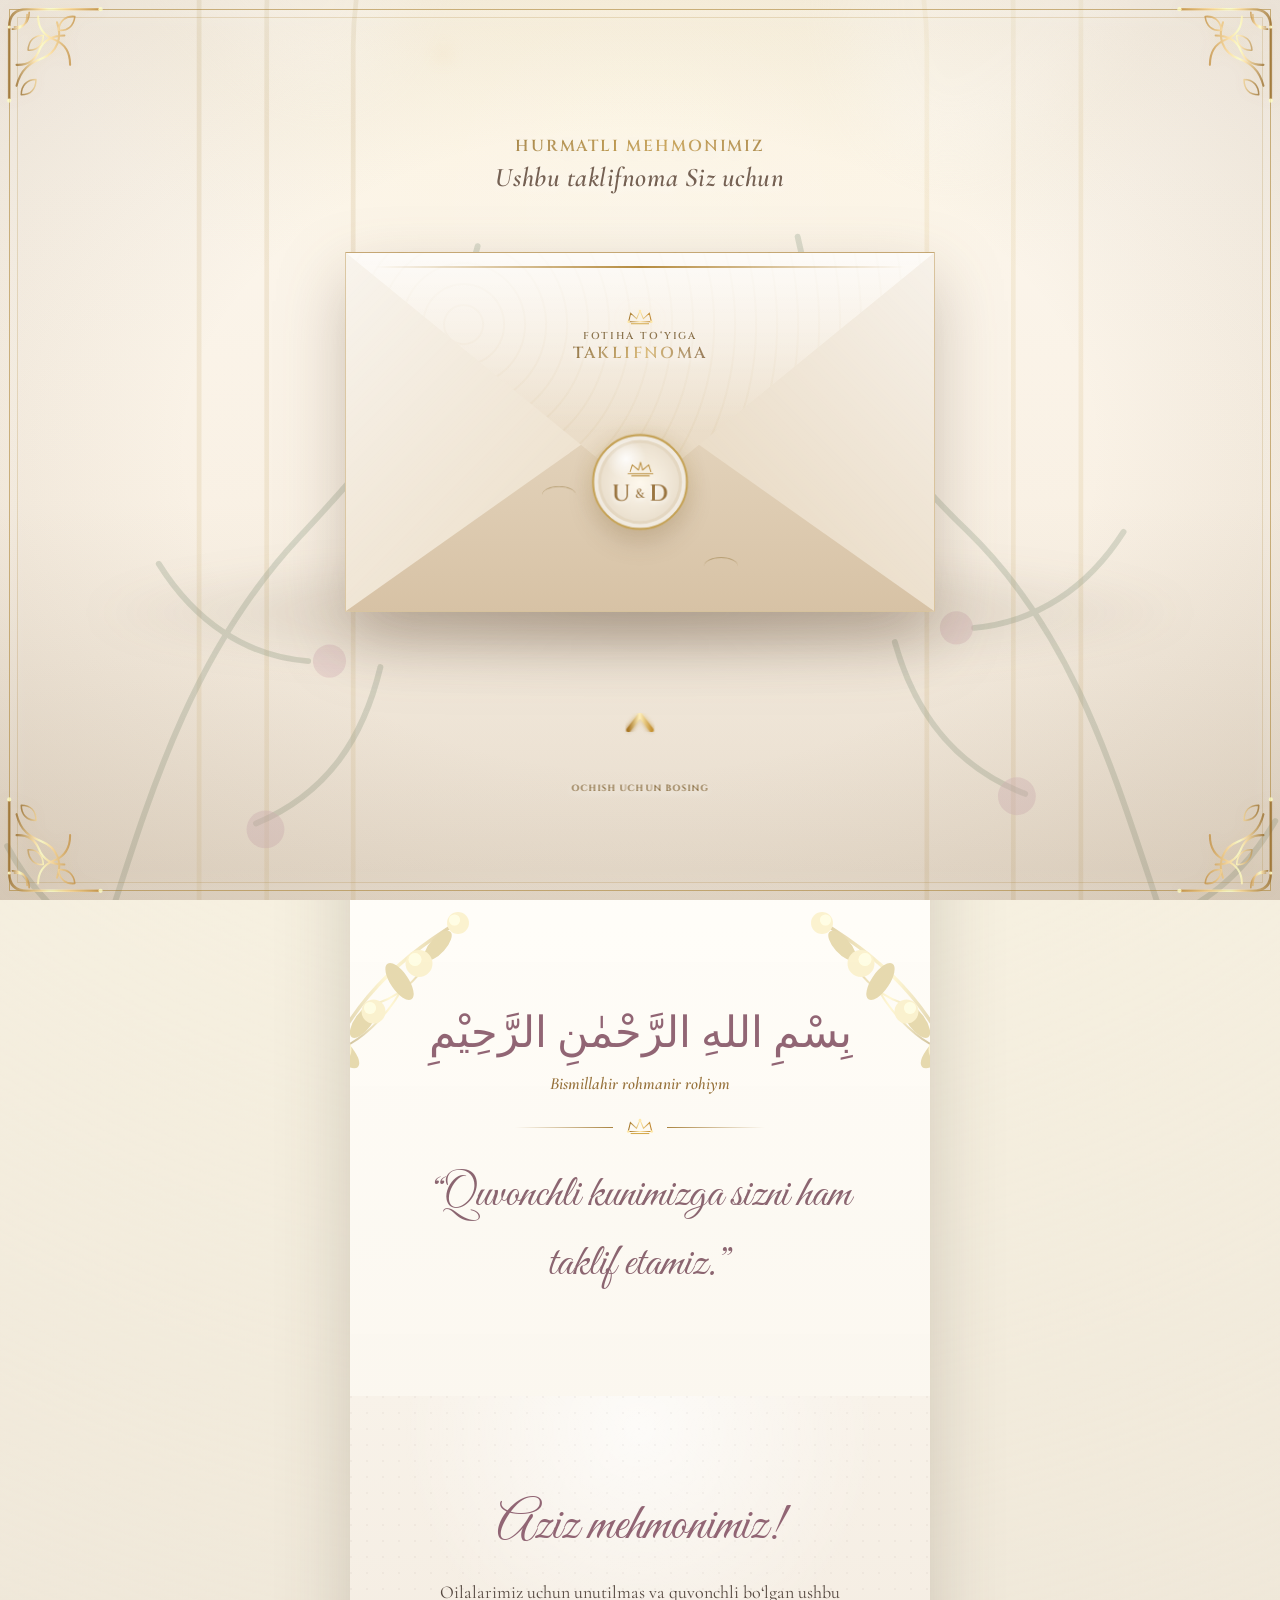
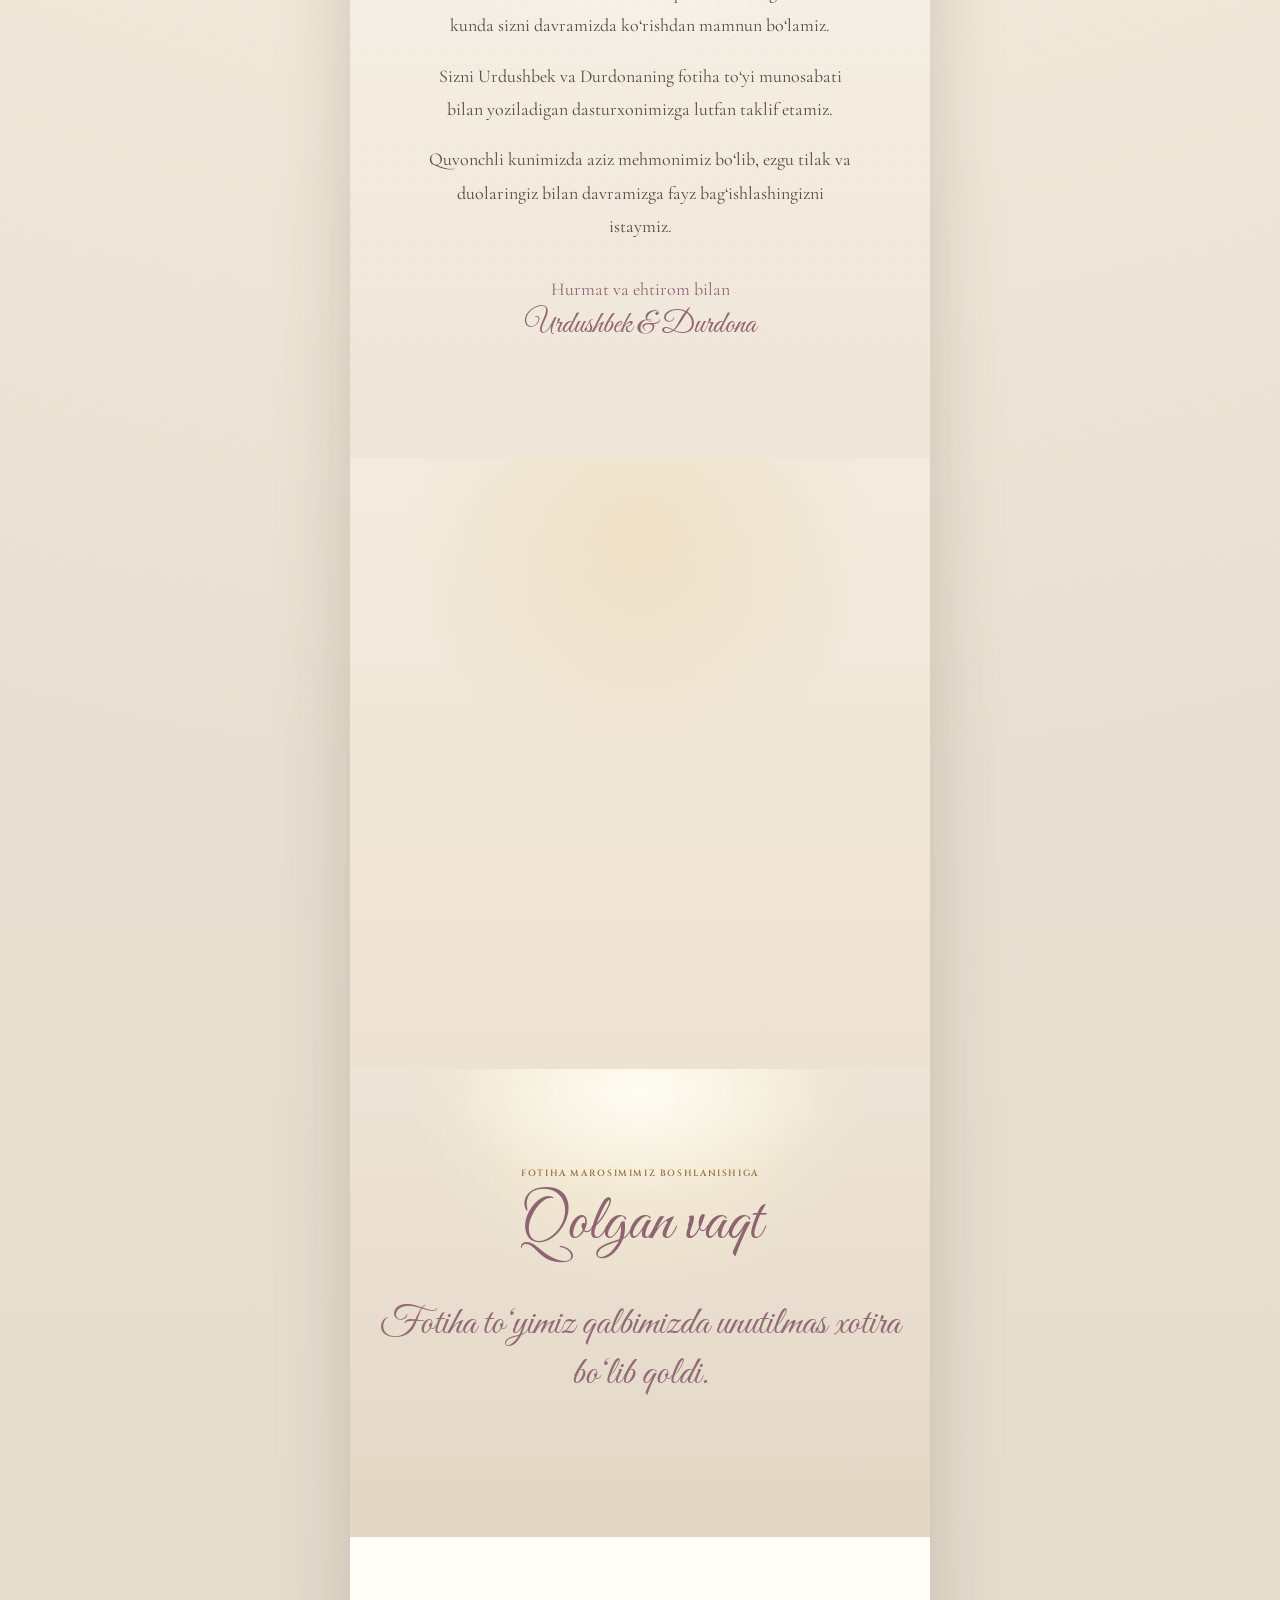
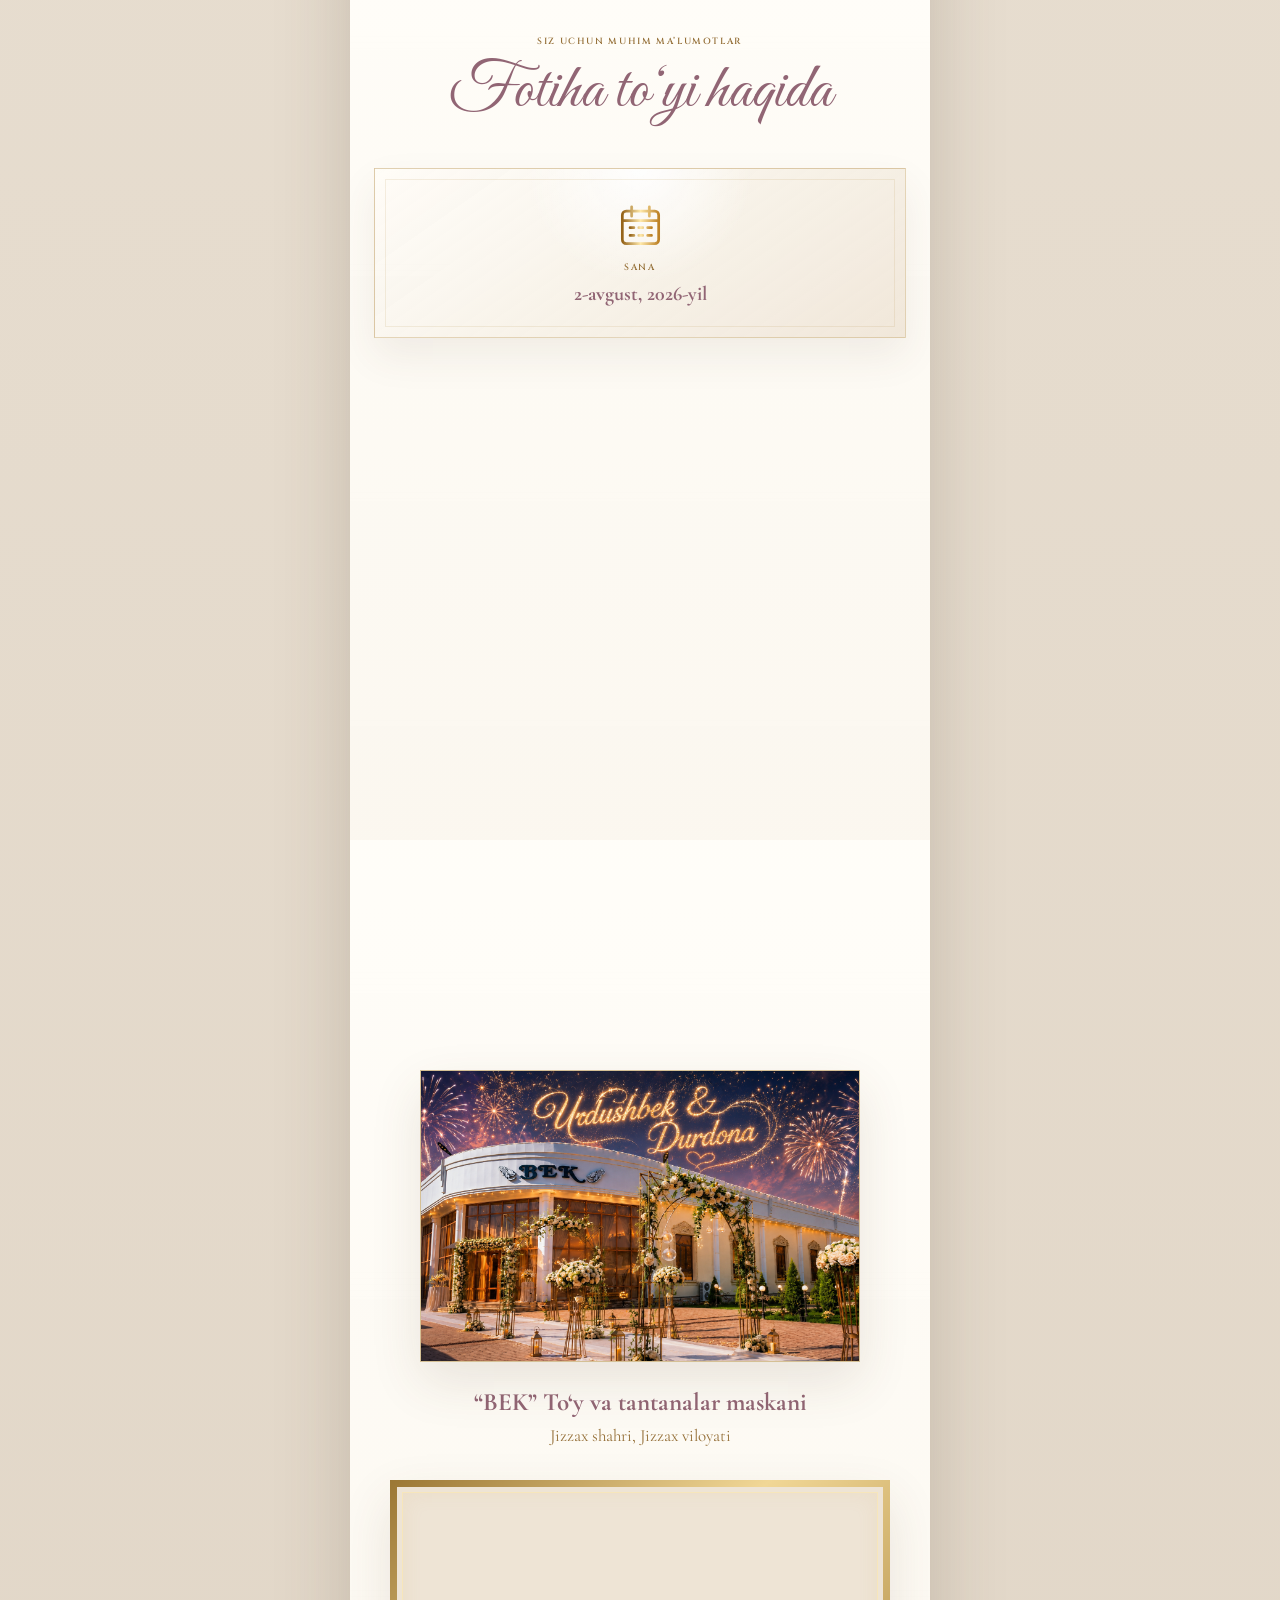
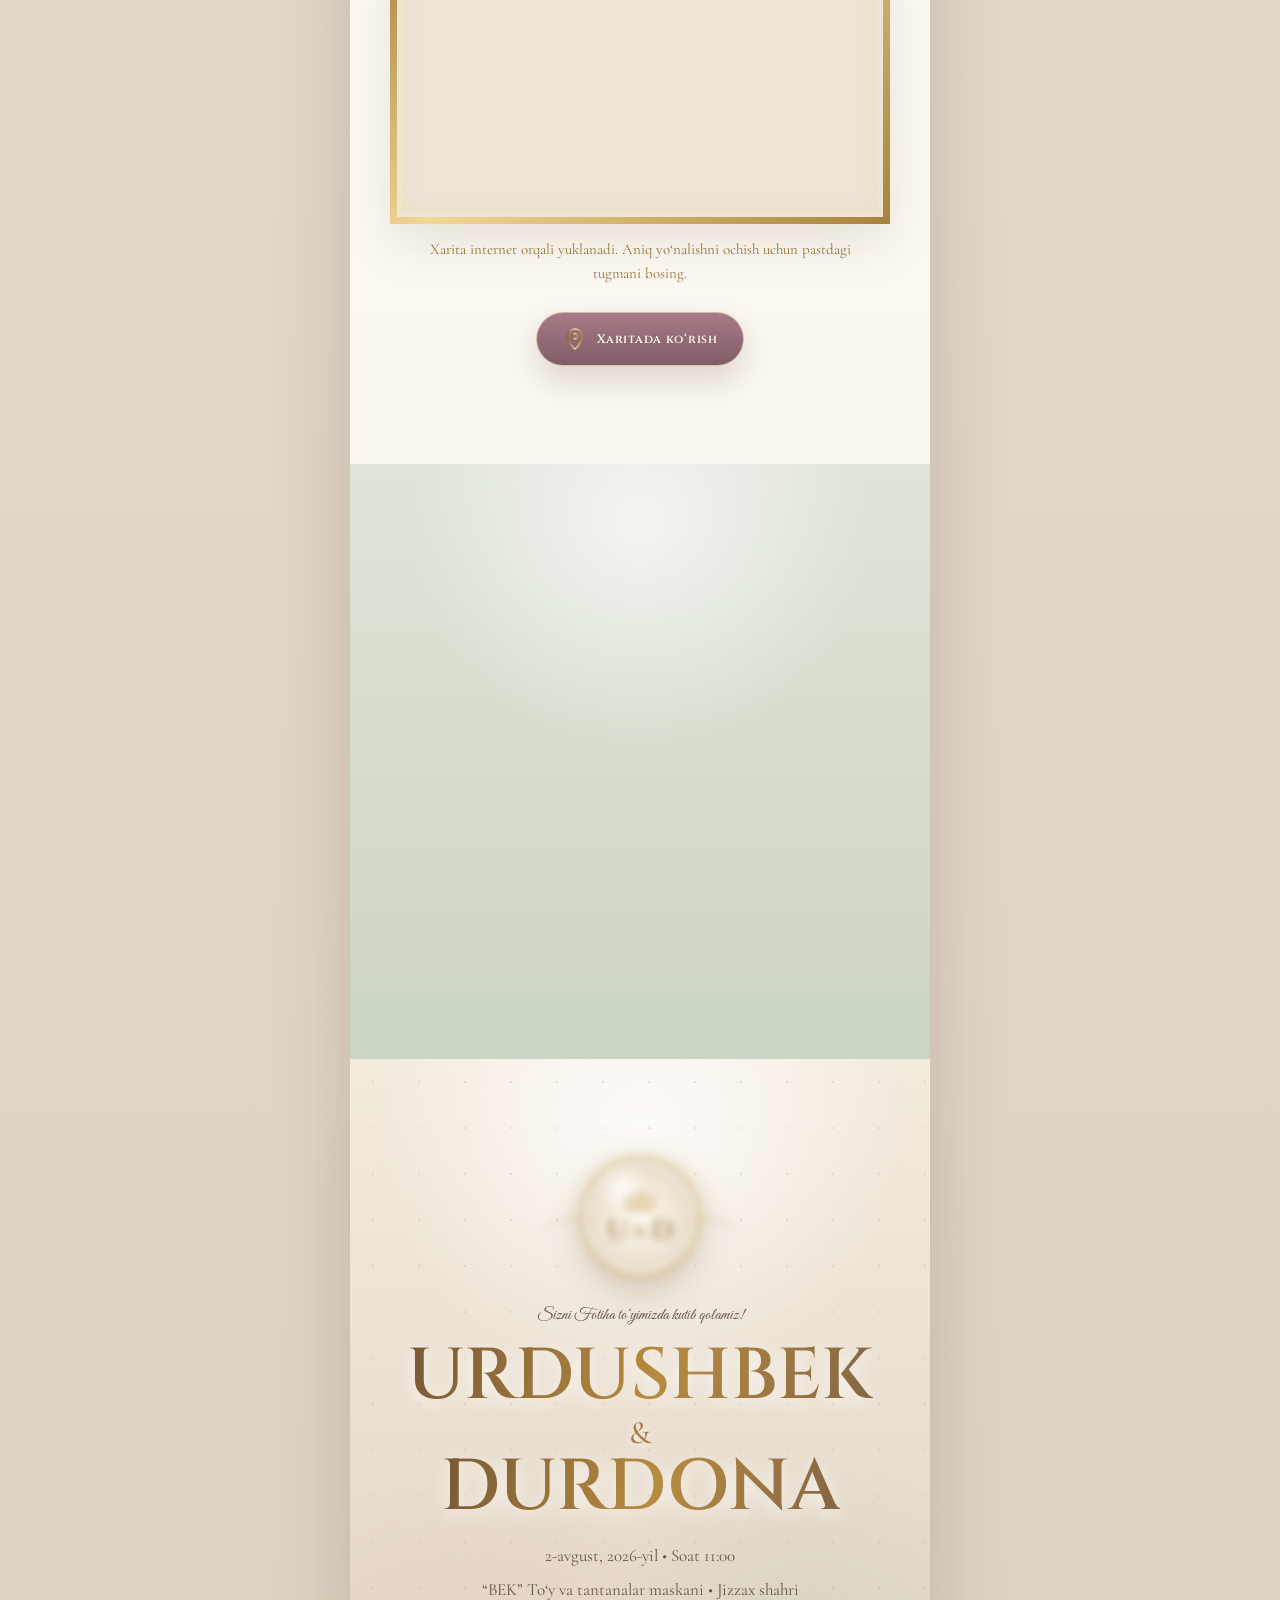
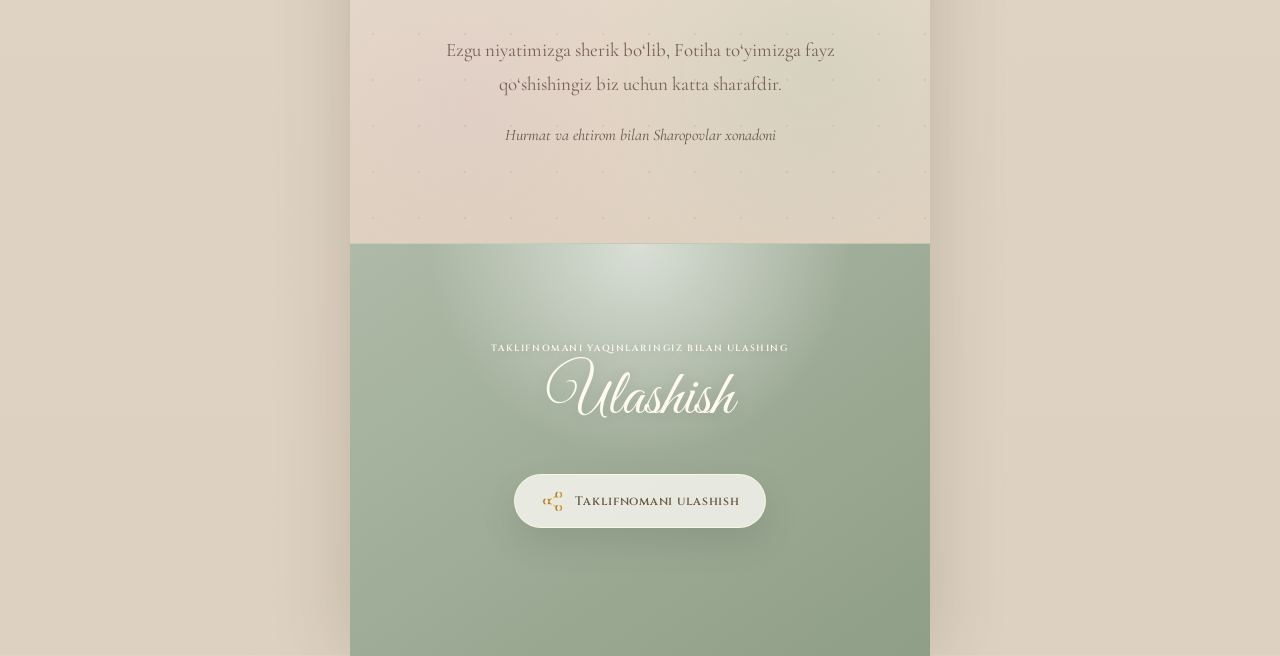
==== commit e7b7d3df: "Add assets folder" ====
--- a/fotiha/index.html
+++ b/fotiha/index.html
@@ -21,7 +21,7 @@
     rel="stylesheet">
 
   <link rel="icon" href="assets/images/royal-monogram.svg" type="image/svg+xml">
-  <link rel="stylesheet" href="style.css?v=pearl-garden-20260802-7">
+  <link rel="stylesheet" href="style.css?v=pearl-garden-20260802-8">
 </head>
 
 <body>
@@ -30,10 +30,22 @@
   </noscript>
 
   <div id="preloader" class="preloader" aria-hidden="true">
-    <div class="preloader-crest">
-      <img src="assets/images/royal-monogram.svg" alt="">
+    <div class="pearl-monogram preloader-pearl-monogram" aria-label="U va D monogrammasi">
+      <span class="pearl-flourish pearl-flourish-left" aria-hidden="true"></span>
+
+      <svg class="pearl-monogram-crown" viewBox="0 0 64 34" aria-hidden="true">
+        <path d="M8 25h48M12 21l4-13 12 10 4-15 4 15 12-10 4 13M15 29h34"></path>
+      </svg>
+
+      <strong>
+        <span>U</span>
+        <i>&amp;</i>
+        <span>D</span>
+      </strong>
+
+      <span class="pearl-flourish pearl-flourish-right" aria-hidden="true"></span>
     </div>
-    <p>Fotiha taklifnomasi ochilmoqda...</p>
+    <p>Taklifnoma yuklanmoqda... Biroz kuting...</p>
   </div>
 
   <canvas id="particleCanvas" class="particle-canvas" aria-hidden="true"></canvas>
--- a/fotiha/style.css
+++ b/fotiha/style.css
@@ -3035,8 +3035,8 @@
 .intro-content.simplified-intro,
 .hero-section {
   width: 100%;
-  height: 100dvh;
-  min-height: 100dvh;
+  height: 100svh;
+  min-height: 100svh;
 }
 
 .royal-intro,
@@ -3065,6 +3065,7 @@
 }
 
 @supports not (height: 100dvh) {
+
   .royal-intro,
   .intro-content.simplified-intro,
   .hero-section {
@@ -3725,7 +3726,7 @@
   transition: opacity .8s ease, transform .8s ease;
 }
 
-.royal-intro.is-gone + .invitation .botanical-journey {
+.royal-intro.is-gone+.invitation .botanical-journey {
   opacity: .92;
   transform: none;
 }
@@ -3789,14 +3790,37 @@
     radial-gradient(circle at 10% 50%, #d8aeb8 0 25%, transparent 27%);
 }
 
-.leaf-1 { --stop: 8%; }
-.bloom-1 { --stop: 18%; }
-.leaf-2 { --stop: 31%; }
-.bloom-2 { --stop: 44%; }
-.leaf-3 { --stop: 58%; }
-.bloom-3 { --stop: 70%; }
-.leaf-4 { --stop: 82%; }
-.bloom-4 { --stop: 94%; }
+.leaf-1 {
+  --stop: 8%;
+}
+
+.bloom-1 {
+  --stop: 18%;
+}
+
+.leaf-2 {
+  --stop: 31%;
+}
+
+.bloom-2 {
+  --stop: 44%;
+}
+
+.leaf-3 {
+  --stop: 58%;
+}
+
+.bloom-3 {
+  --stop: 70%;
+}
+
+.leaf-4 {
+  --stop: 82%;
+}
+
+.bloom-4 {
+  --stop: 94%;
+}
 
 .journey-leaf.active,
 .journey-bloom.active {
@@ -3868,10 +3892,21 @@
   transform: none;
 }
 
-.message-section .narrow.visible>p:nth-child(2) { transition-delay: .10s; }
-.message-section .narrow.visible>p:nth-child(3) { transition-delay: .22s; }
-.message-section .narrow.visible>p:nth-child(4) { transition-delay: .34s; }
-.message-section .narrow.visible>p:nth-child(5) { transition-delay: .46s; }
+.message-section .narrow.visible>p:nth-child(2) {
+  transition-delay: .10s;
+}
+
+.message-section .narrow.visible>p:nth-child(3) {
+  transition-delay: .22s;
+}
+
+.message-section .narrow.visible>p:nth-child(4) {
+  transition-delay: .34s;
+}
+
+.message-section .narrow.visible>p:nth-child(5) {
+  transition-delay: .46s;
+}
 
 .royal-calendar[data-reveal=zoom] {
   transform: perspective(900px) rotateY(-13deg) translateY(24px) scale(.92);
@@ -3886,9 +3921,17 @@
 }
 
 @keyframes pearlCardArrive {
-  0% { box-shadow: 0 4px 10px rgba(86, 66, 45, .02); }
-  55% { box-shadow: 0 24px 52px rgba(86, 66, 45, .14), 0 0 28px rgba(211, 179, 105, .16); }
-  100% { box-shadow: 0 18px 38px rgba(86, 66, 45, .08); }
+  0% {
+    box-shadow: 0 4px 10px rgba(86, 66, 45, .02);
+  }
+
+  55% {
+    box-shadow: 0 24px 52px rgba(86, 66, 45, .14), 0 0 28px rgba(211, 179, 105, .16);
+  }
+
+  100% {
+    box-shadow: 0 18px 38px rgba(86, 66, 45, .08);
+  }
 }
 
 .venue-illustration.visible .venue-photo {
@@ -3896,7 +3939,9 @@
 }
 
 @keyframes venuePhotoBreathe {
-  to { transform: scale(1.045); }
+  to {
+    transform: scale(1.045);
+  }
 }
 
 .closing-section .hero-monogram {
@@ -3943,8 +3988,13 @@
     width: 38px;
   }
 
-  .hero-monogram:before { right: 90%; }
-  .hero-monogram:after { left: 90%; }
+  .hero-monogram:before {
+    right: 90%;
+  }
+
+  .hero-monogram:after {
+    left: 90%;
+  }
 }
 
 @media(max-width: 390px) {
@@ -3957,7 +4007,7 @@
     opacity: 0;
   }
 
-  .royal-intro.is-gone + .invitation .botanical-journey {
+  .royal-intro.is-gone+.invitation .botanical-journey {
     opacity: .76;
   }
 }
@@ -4026,13 +4076,13 @@
   border-radius: 50% !important;
   color: #9a7540 !important;
   background:
-    radial-gradient(circle at 35% 25%, rgba(255,255,255,.90), transparent 22%),
+    radial-gradient(circle at 35% 25%, rgba(255, 255, 255, .90), transparent 22%),
     radial-gradient(circle, #fffaf0 0%, #eadfcd 63%, #cdbb9e 100%) !important;
   box-shadow:
-    inset 0 0 0 6px rgba(255,255,255,.55),
-    inset 0 0 0 9px rgba(148,113,51,.08),
-    0 18px 34px rgba(93,71,48,.17),
-    0 0 28px rgba(201,166,92,.26) !important;
+    inset 0 0 0 6px rgba(255, 255, 255, .55),
+    inset 0 0 0 9px rgba(148, 113, 51, .08),
+    0 18px 34px rgba(93, 71, 48, .17),
+    0 0 28px rgba(201, 166, 92, .26) !important;
 
   overflow: visible !important;
   isolation: isolate;
@@ -4065,10 +4115,10 @@
   stroke-width: 2;
   stroke-linecap: round;
   stroke-linejoin: round;
-  filter: drop-shadow(0 0 7px rgba(197,156,69,.22));
-}
-
-.pearl-monogram > strong {
+  filter: drop-shadow(0 0 7px rgba(197, 156, 69, .22));
+}
+
+.pearl-monogram>strong {
   position: relative !important;
   z-index: 5 !important;
   display: flex !important;
@@ -4080,11 +4130,11 @@
   color: #9a7540 !important;
   font: 600 27px/1 var(--display) !important;
   letter-spacing: .01em !important;
-  text-shadow: 0 2px 5px rgba(255,255,255,.92) !important;
+  text-shadow: 0 2px 5px rgba(255, 255, 255, .92) !important;
   transform: none !important;
 }
 
-.pearl-monogram > strong > span {
+.pearl-monogram>strong>span {
   display: inline-block !important;
   width: auto !important;
   margin: 0 !important;
@@ -4100,7 +4150,7 @@
   opacity: 1 !important;
 }
 
-.pearl-monogram > strong > i {
+.pearl-monogram>strong>i {
   display: inline-block !important;
   margin: 0 5px !important;
   color: #9a7540 !important;
@@ -4115,7 +4165,7 @@
   top: 52%;
   width: 56px;
   height: 25px;
-  border-top: 1px solid rgba(151,122,65,.56);
+  border-top: 1px solid rgba(151, 122, 65, .56);
   border-radius: 50%;
   pointer-events: none;
 }
@@ -4131,21 +4181,24 @@
 }
 
 @keyframes pearlMonogramGlow {
-  0%, 100% {
+
+  0%,
+  100% {
     filter: brightness(1);
     box-shadow:
-      inset 0 0 0 6px rgba(255,255,255,.55),
-      inset 0 0 0 9px rgba(148,113,51,.08),
-      0 18px 34px rgba(93,71,48,.17),
-      0 0 24px rgba(201,166,92,.22);
-  }
+      inset 0 0 0 6px rgba(255, 255, 255, .55),
+      inset 0 0 0 9px rgba(148, 113, 51, .08),
+      0 18px 34px rgba(93, 71, 48, .17),
+      0 0 24px rgba(201, 166, 92, .22);
+  }
+
   50% {
     filter: brightness(1.035);
     box-shadow:
-      inset 0 0 0 6px rgba(255,255,255,.62),
-      inset 0 0 0 9px rgba(148,113,51,.08),
-      0 20px 38px rgba(93,71,48,.19),
-      0 0 34px rgba(201,166,92,.34);
+      inset 0 0 0 6px rgba(255, 255, 255, .62),
+      inset 0 0 0 9px rgba(148, 113, 51, .08),
+      0 20px 38px rgba(93, 71, 48, .19),
+      0 0 34px rgba(201, 166, 92, .34);
   }
 }
 
@@ -4162,10 +4215,10 @@
   transform: translate(-50%, -50%);
   cursor: pointer;
   box-shadow:
-    inset 0 0 0 4px rgba(255,255,255,.55),
-    inset 0 0 0 7px rgba(148,113,51,.08),
-    0 13px 25px rgba(93,71,48,.18),
-    0 0 20px rgba(201,166,92,.24) !important;
+    inset 0 0 0 4px rgba(255, 255, 255, .55),
+    inset 0 0 0 7px rgba(148, 113, 51, .08),
+    0 13px 25px rgba(93, 71, 48, .18),
+    0 0 20px rgba(201, 166, 92, .24) !important;
   animation: pearlEnvelopeBadgePulse 2.6s ease-in-out infinite !important;
 }
 
@@ -4175,11 +4228,11 @@
   margin-bottom: 0 !important;
 }
 
-#royalIntro .royal-seal.pearl-monogram > strong {
+#royalIntro .royal-seal.pearl-monogram>strong {
   font-size: clamp(20px, 5.6vw, 23px) !important;
 }
 
-#royalIntro .royal-seal.pearl-monogram > strong > i {
+#royalIntro .royal-seal.pearl-monogram>strong>i {
   margin-inline: 4px !important;
 }
 
@@ -4199,10 +4252,13 @@
 }
 
 @keyframes pearlEnvelopeBadgePulse {
-  0%, 100% {
+
+  0%,
+  100% {
     transform: translate(-50%, -50%) scale(1);
     filter: brightness(1);
   }
+
   50% {
     transform: translate(-50%, -50%) scale(1.045);
     filter: brightness(1.035);
@@ -4288,3 +4344,36 @@
     letter-spacing: -.04em !important;
   }
 }
+
+
+/* MOBILE SCROLL JUMP FIX */
+@media (max-width: 768px) {
+
+  .royal-intro,
+  .intro-content.simplified-intro,
+  .hero-section {
+    height: 100svh !important;
+    min-height: 100svh !important;
+  }
+
+  .hero-bg,
+  .palace-background {
+    animation: none !important;
+    transform: none !important;
+  }
+
+  html {
+    scroll-behavior: auto;
+  }
+
+  body {
+    overscroll-behavior-y: none;
+  }
+}
+
+.preloader-pearl-monogram {
+  width: 120px;
+  height: 120px;
+  margin: 0 auto;
+  animation: preloaderFloat 2.2s ease-in-out infinite;
+}
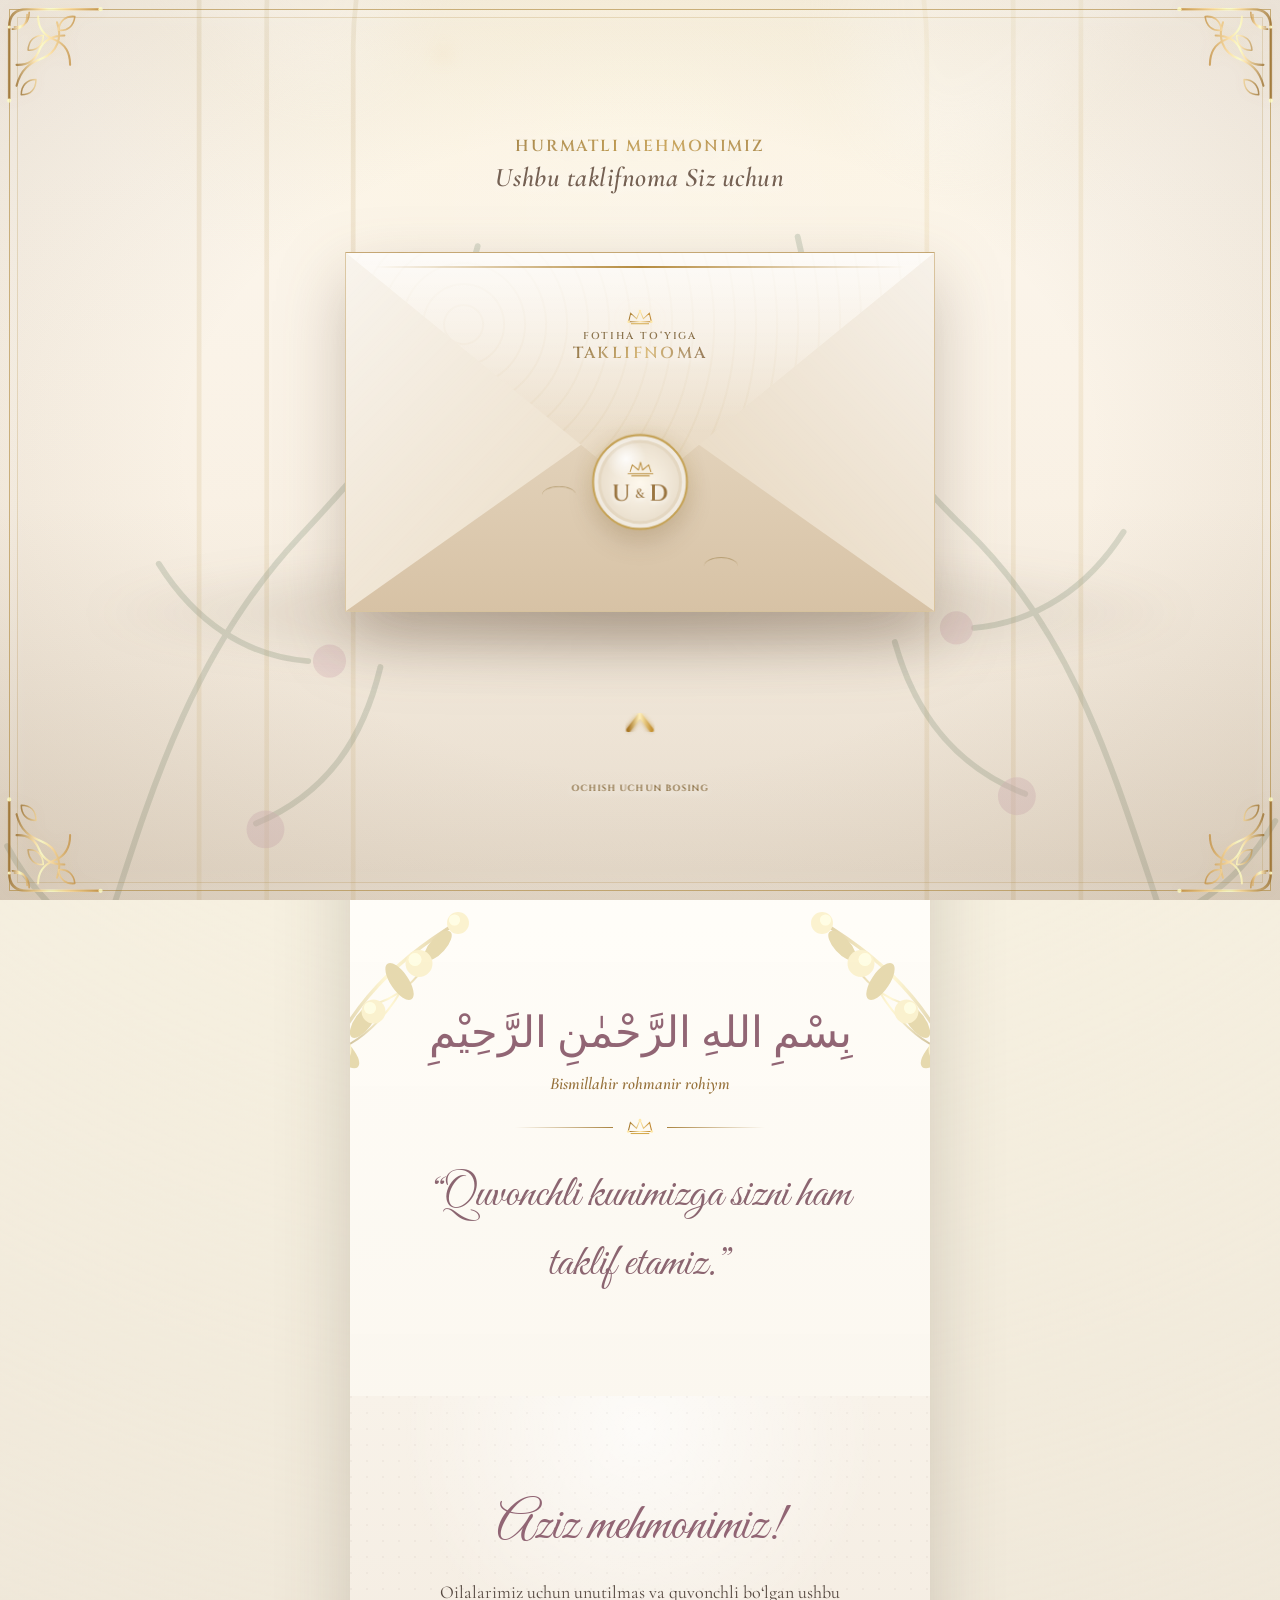
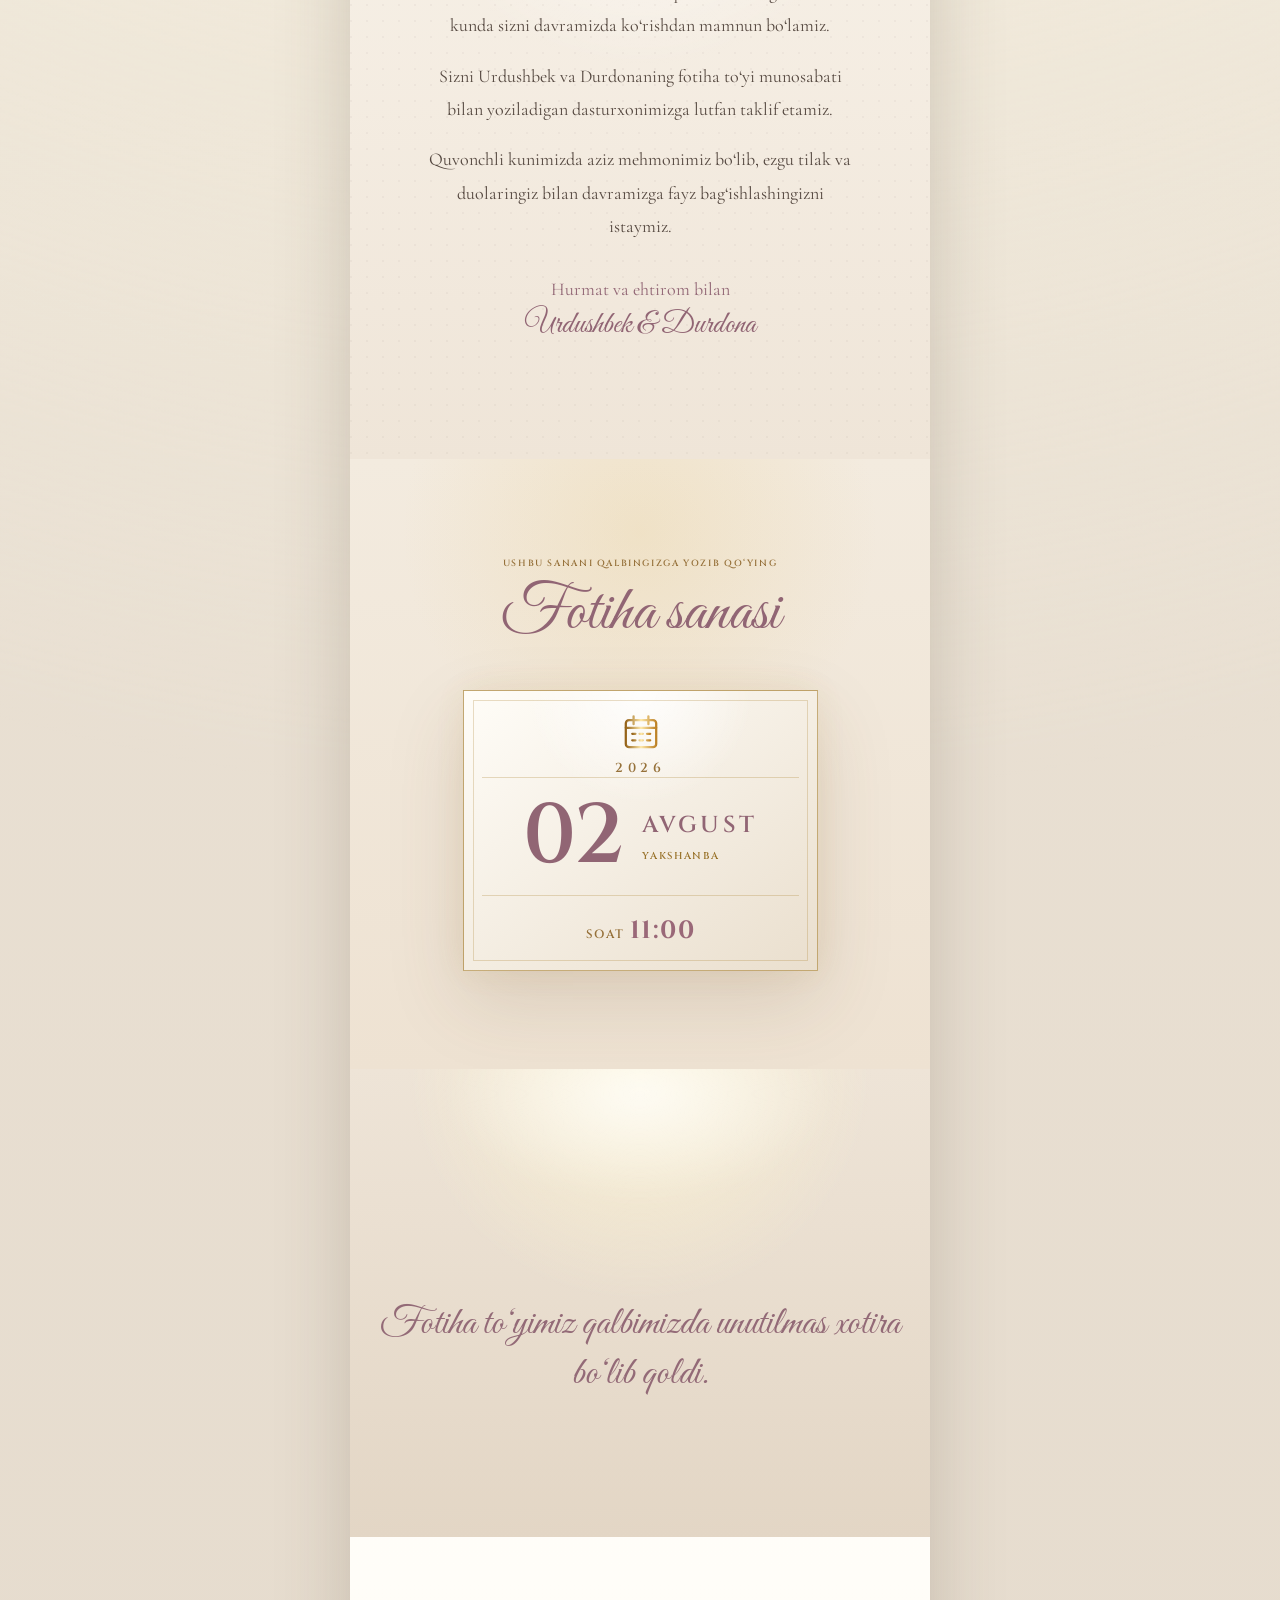
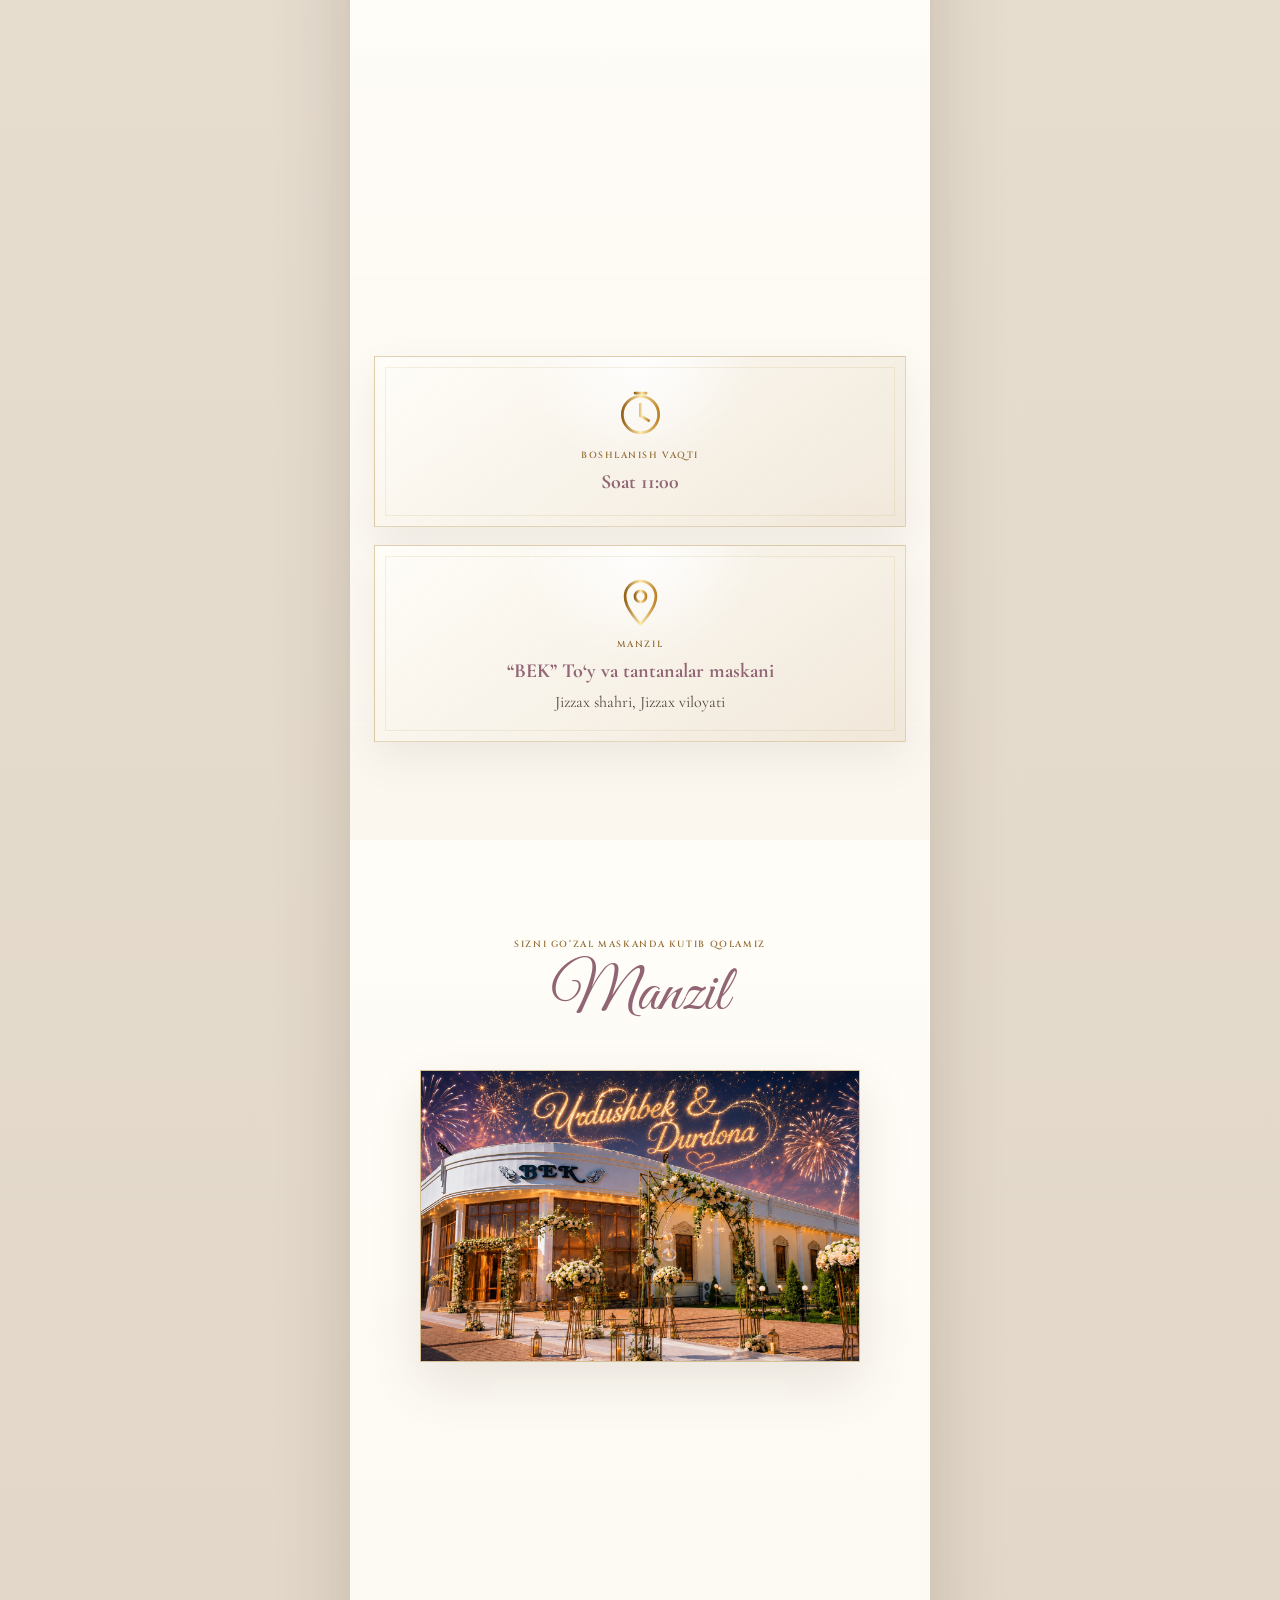
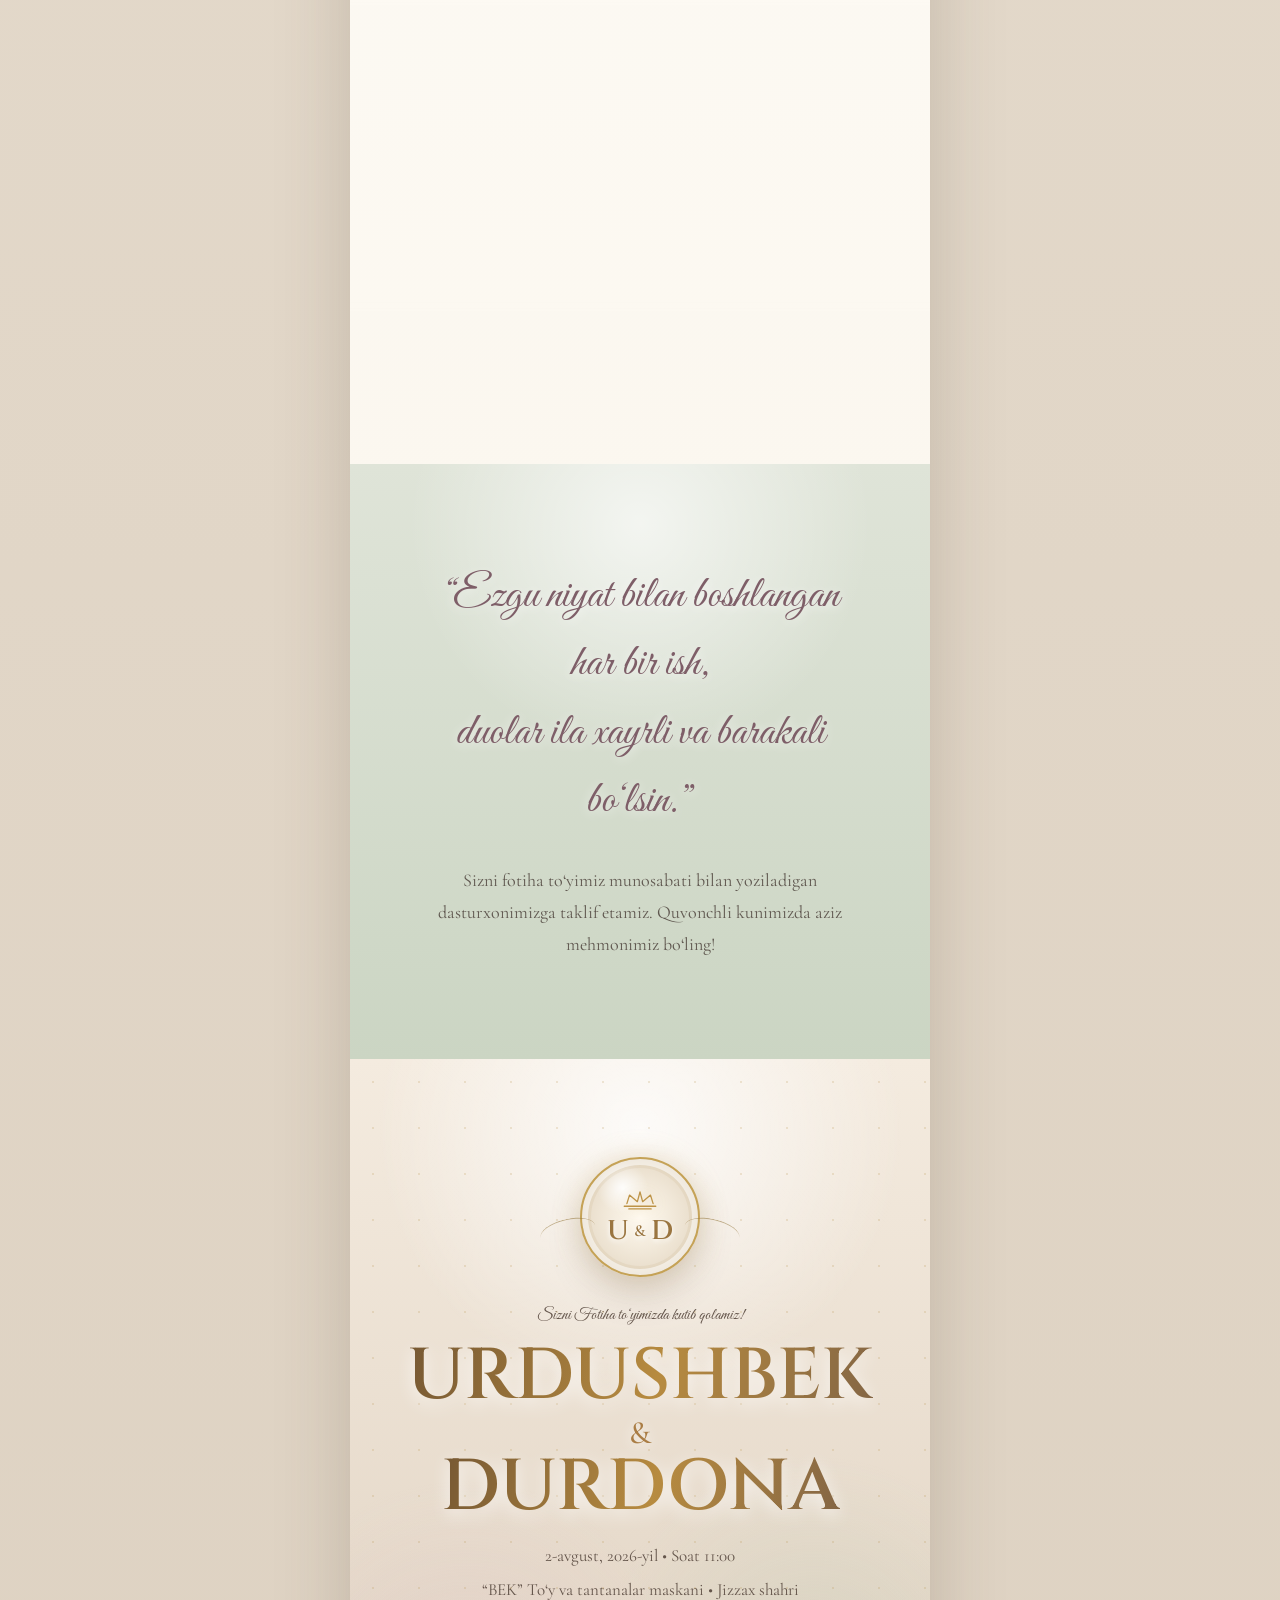
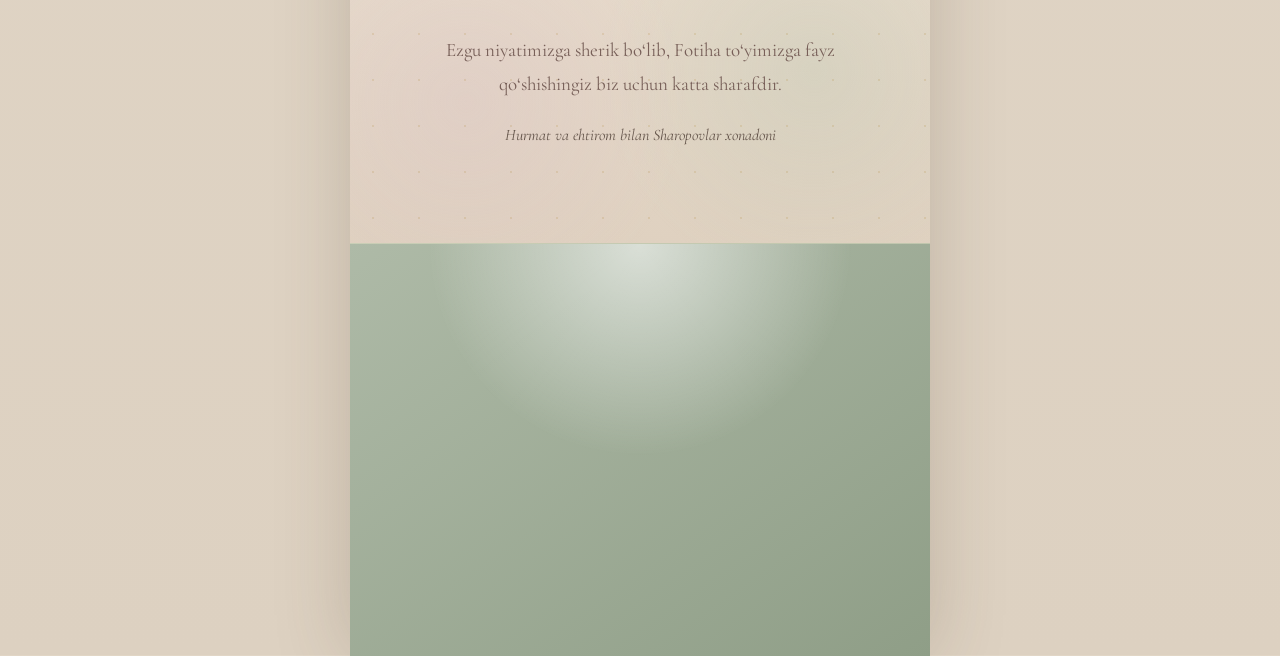
==== commit b500545e: "Add assets folder" ====
--- a/fotiha/index.html
+++ b/fotiha/index.html
@@ -306,10 +306,9 @@
 
       <div class="real-map-card" data-reveal="zoom">
         <div class="real-map-gold-frame" aria-hidden="true"></div>
-        <iframe title="“BEK” To‘y va tantanalar maskani Google xaritasi"
-          src="https://www.google.com/maps?q=%22BEK%22%20To%27y%20va%20tantanalar%20maskani%20Jizzax&output=embed"
-          width="100%" height="330" style="border:0" loading="lazy" allowfullscreen
-          referrerpolicy="no-referrer-when-downgrade">
+        <iframe title="BEK To‘y va tantanalar maskani Google xaritasi"
+          src="https://www.google.com/maps?q=40.1454375,67.8069375&z=18&output=embed" width="100%" height="330"
+          style="border:0" loading="lazy" allowfullscreen referrerpolicy="no-referrer-when-downgrade">
         </iframe>
       </div>
 
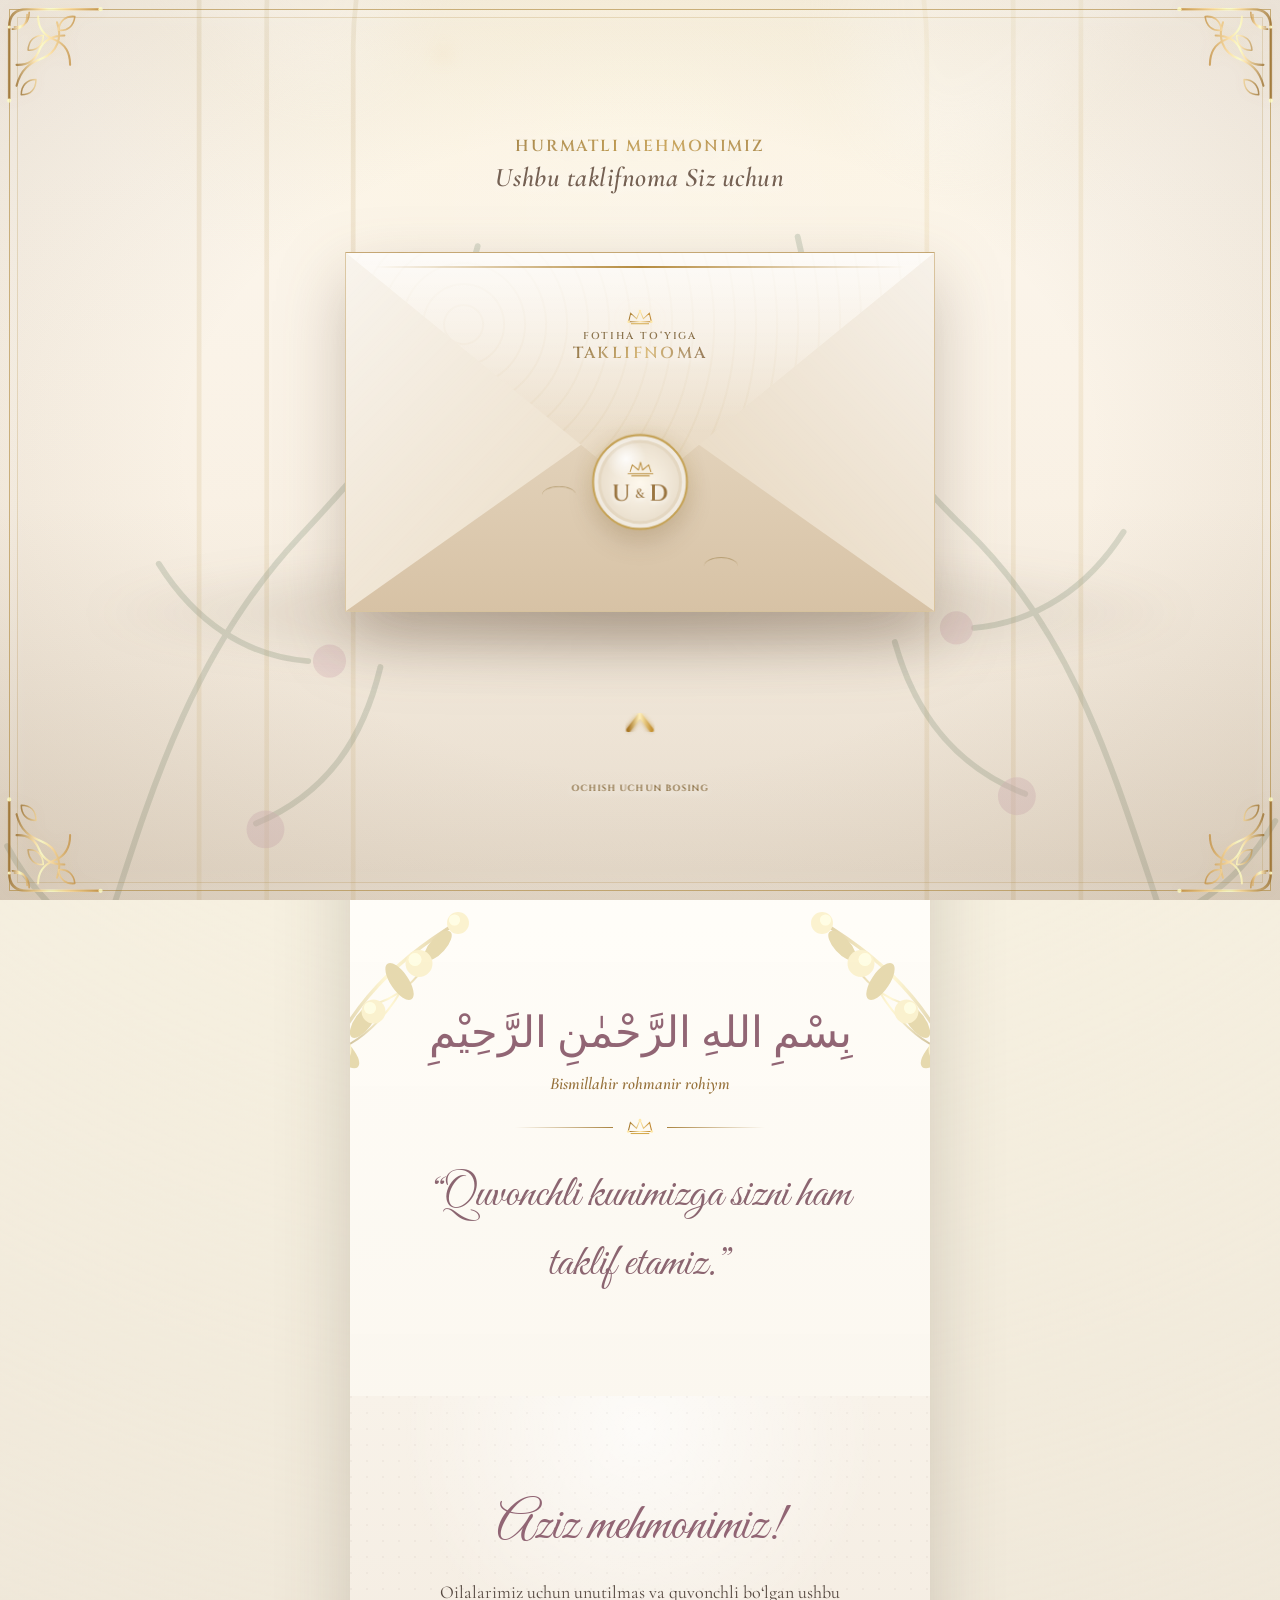
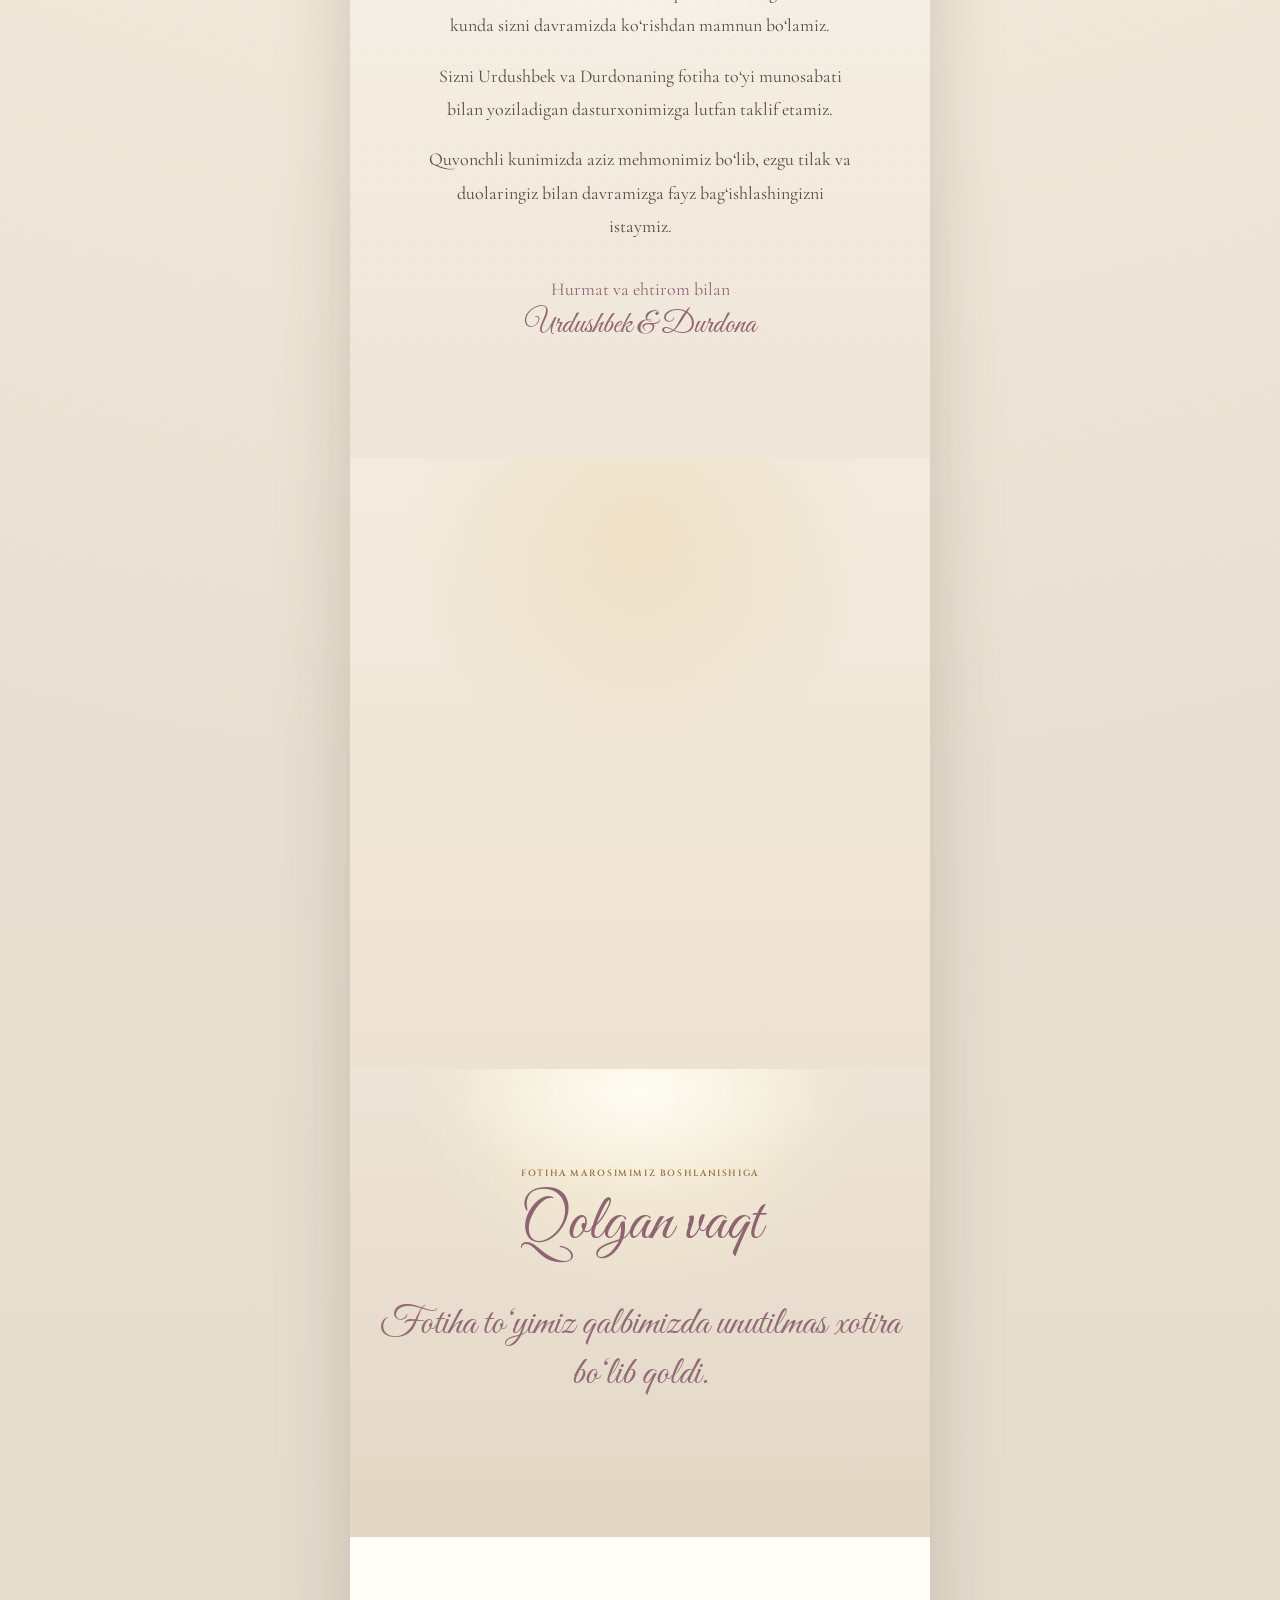
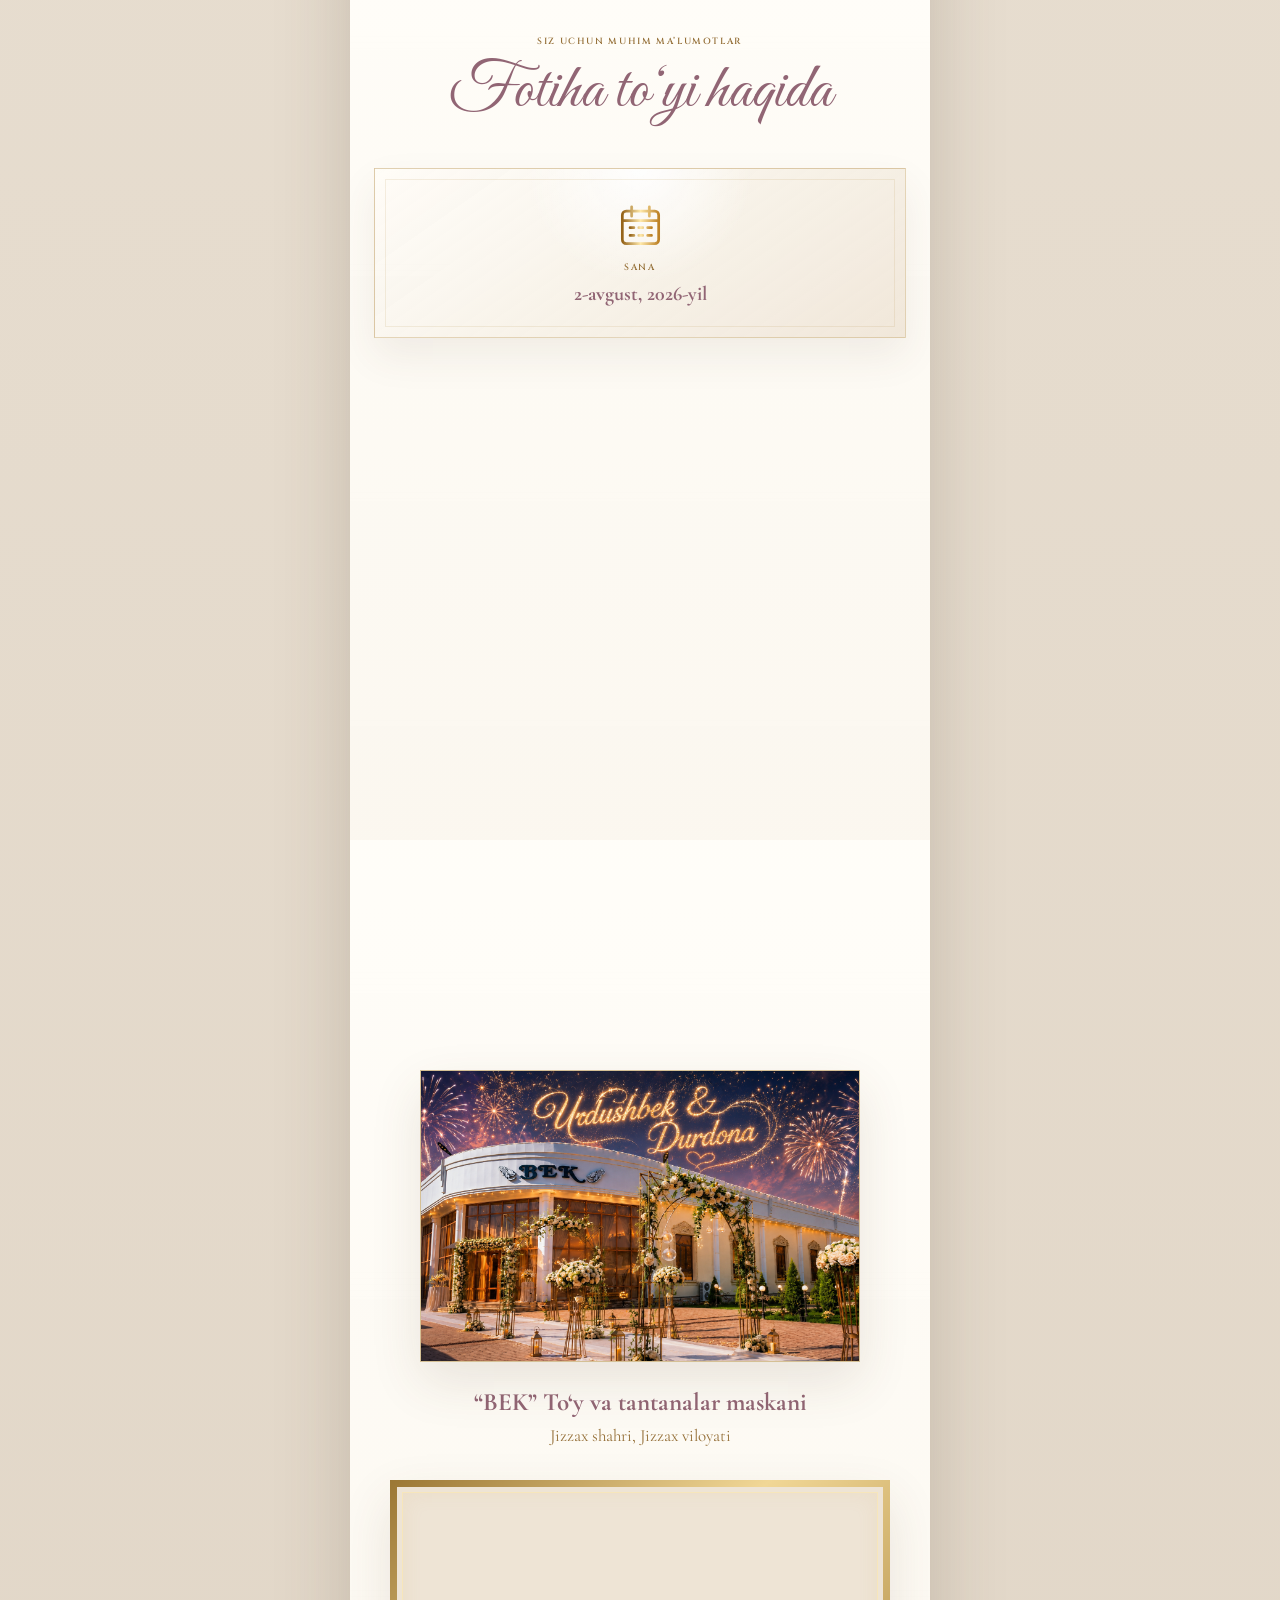
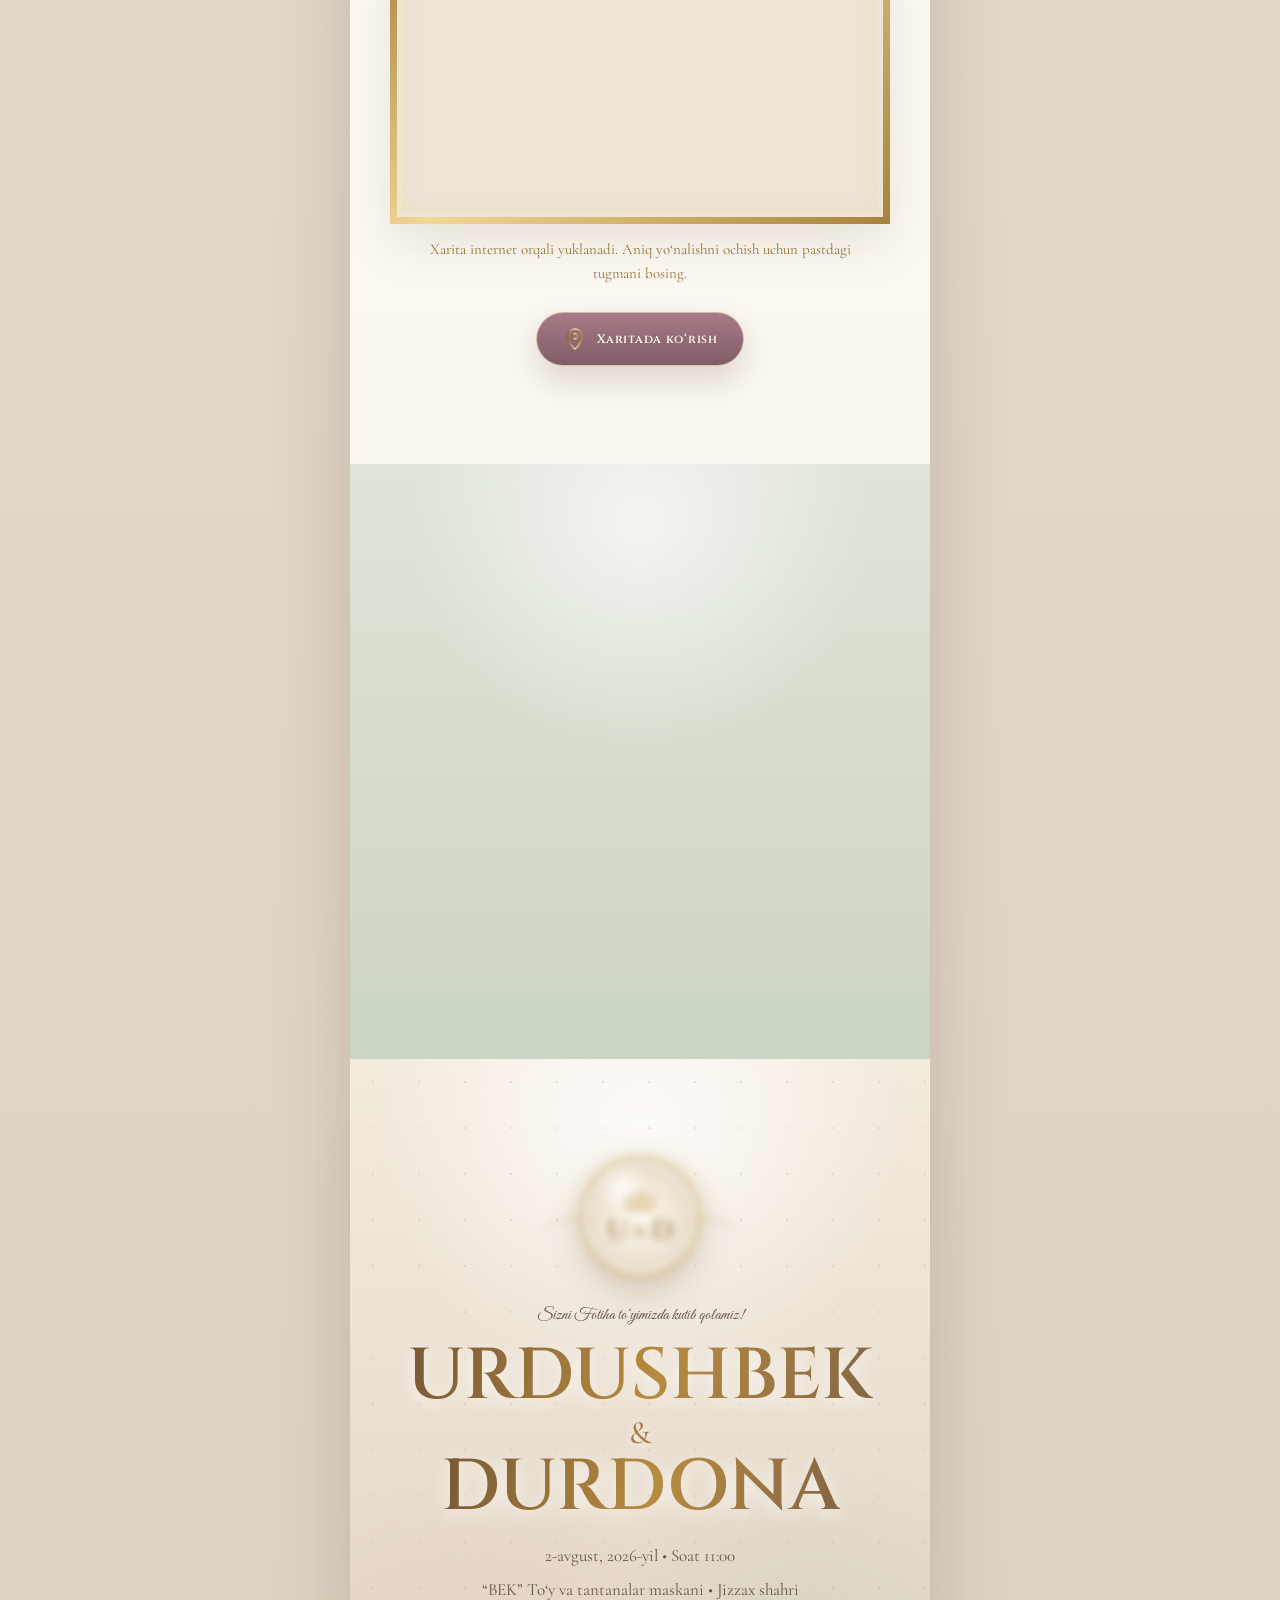
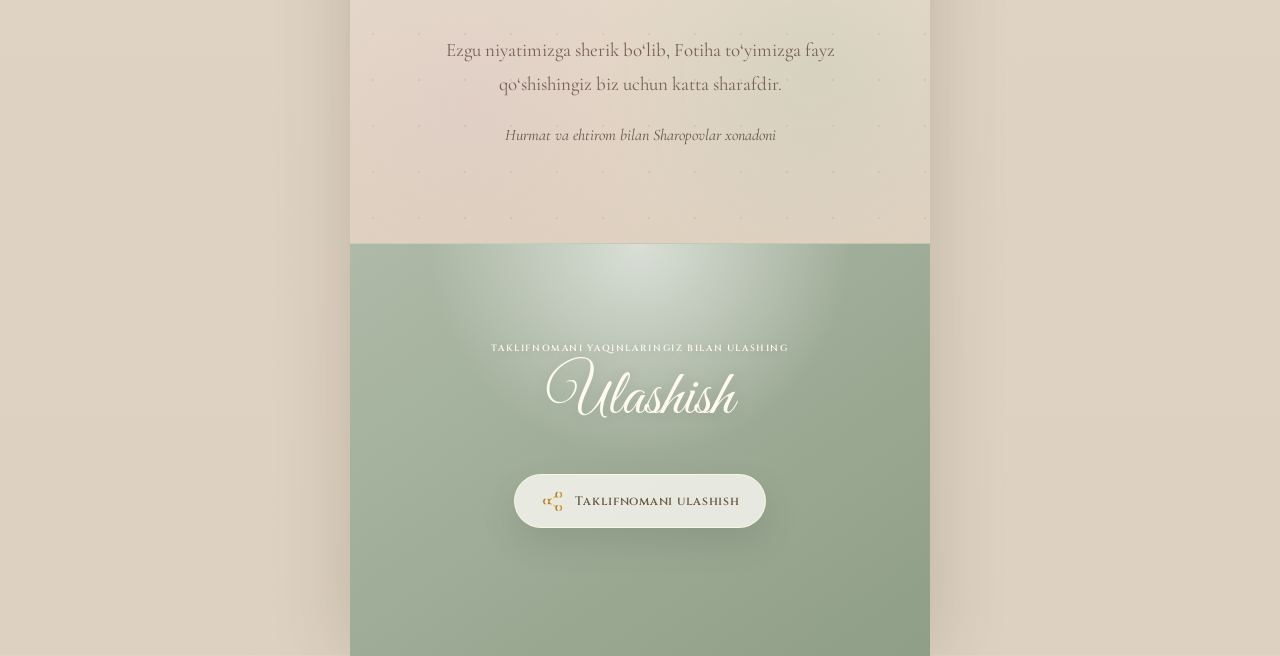
==== commit 173c6835: "Add assets folder" ====
--- a/fotiha/index.html
+++ b/fotiha/index.html
@@ -307,7 +307,7 @@
       <div class="real-map-card" data-reveal="zoom">
         <div class="real-map-gold-frame" aria-hidden="true"></div>
         <iframe title="BEK To‘y va tantanalar maskani Google xaritasi"
-          src="https://www.google.com/maps?q=40.1454375,67.8069375&z=18&output=embed" width="100%" height="330"
+          src="https://www.google.com/maps?q=40.1454375,67.8069375&z=15&output=embed" width="100%" height="330"
           style="border:0" loading="lazy" allowfullscreen referrerpolicy="no-referrer-when-downgrade">
         </iframe>
       </div>
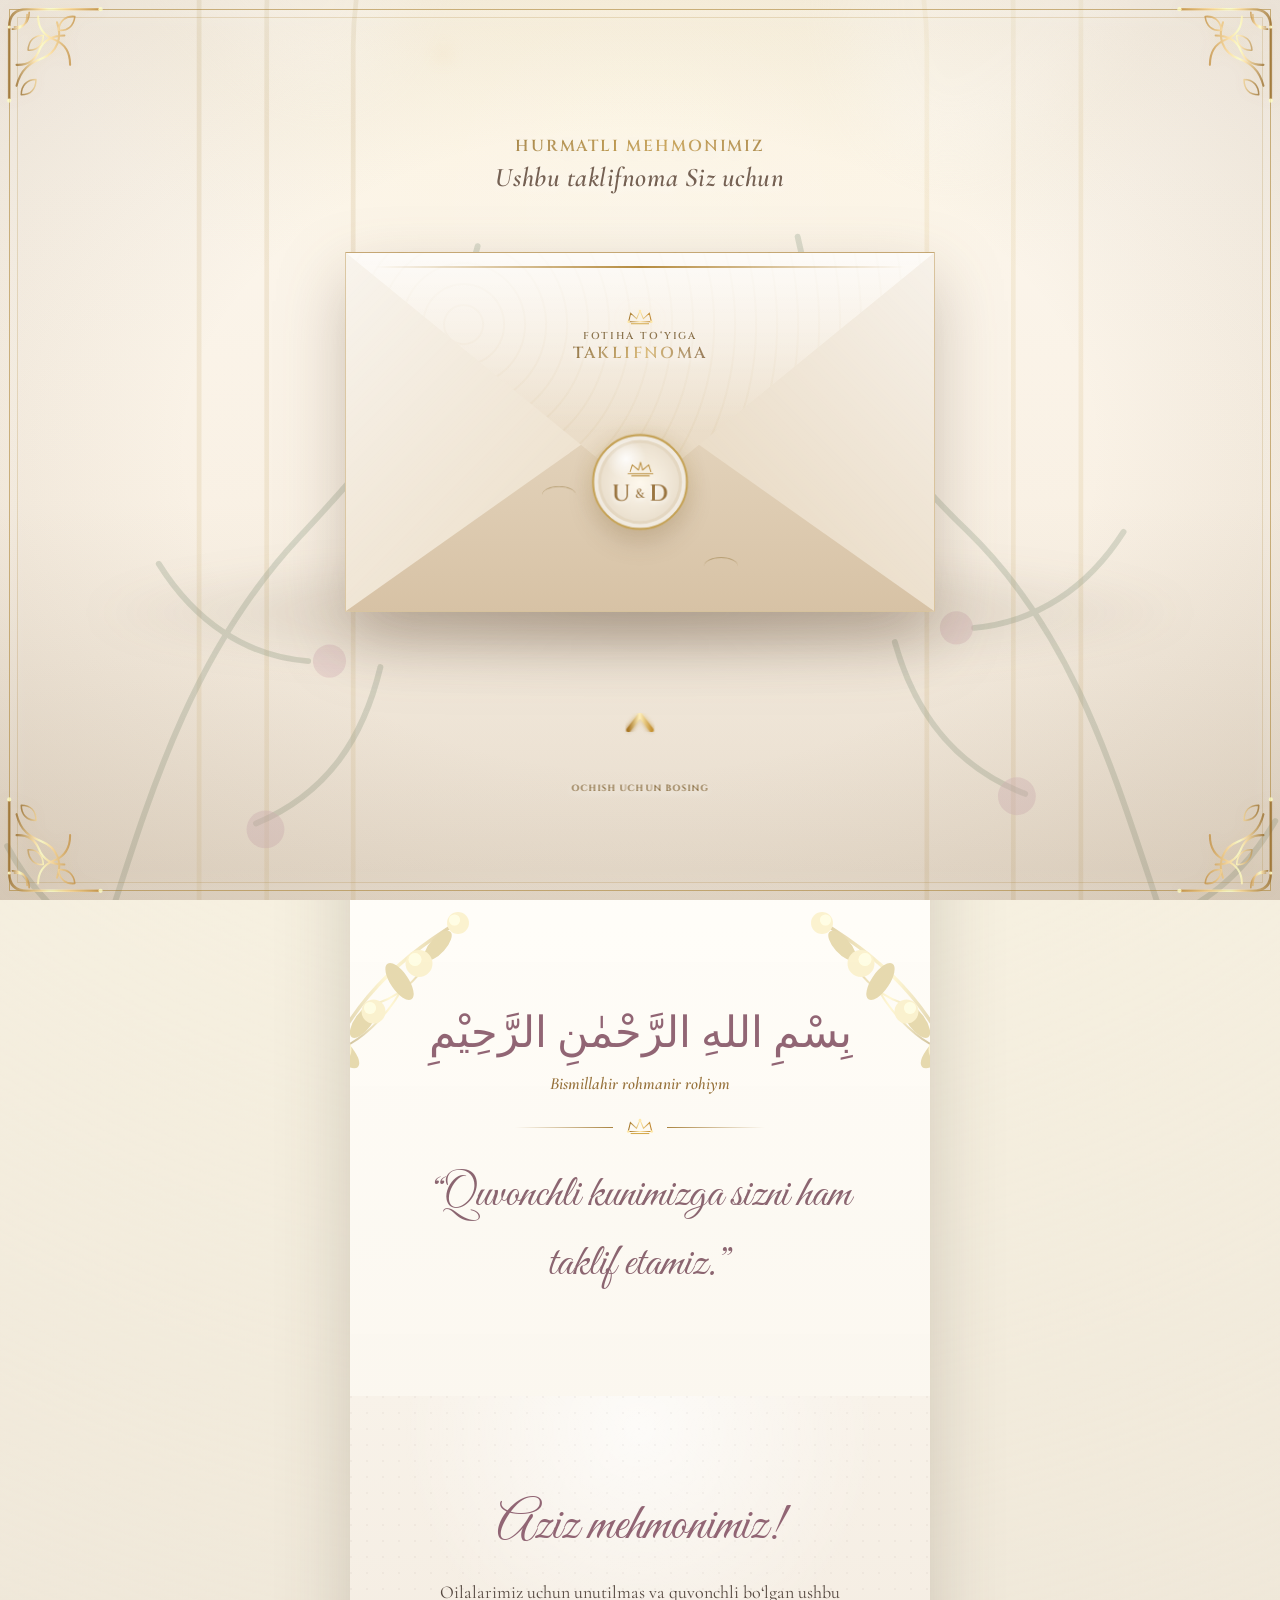
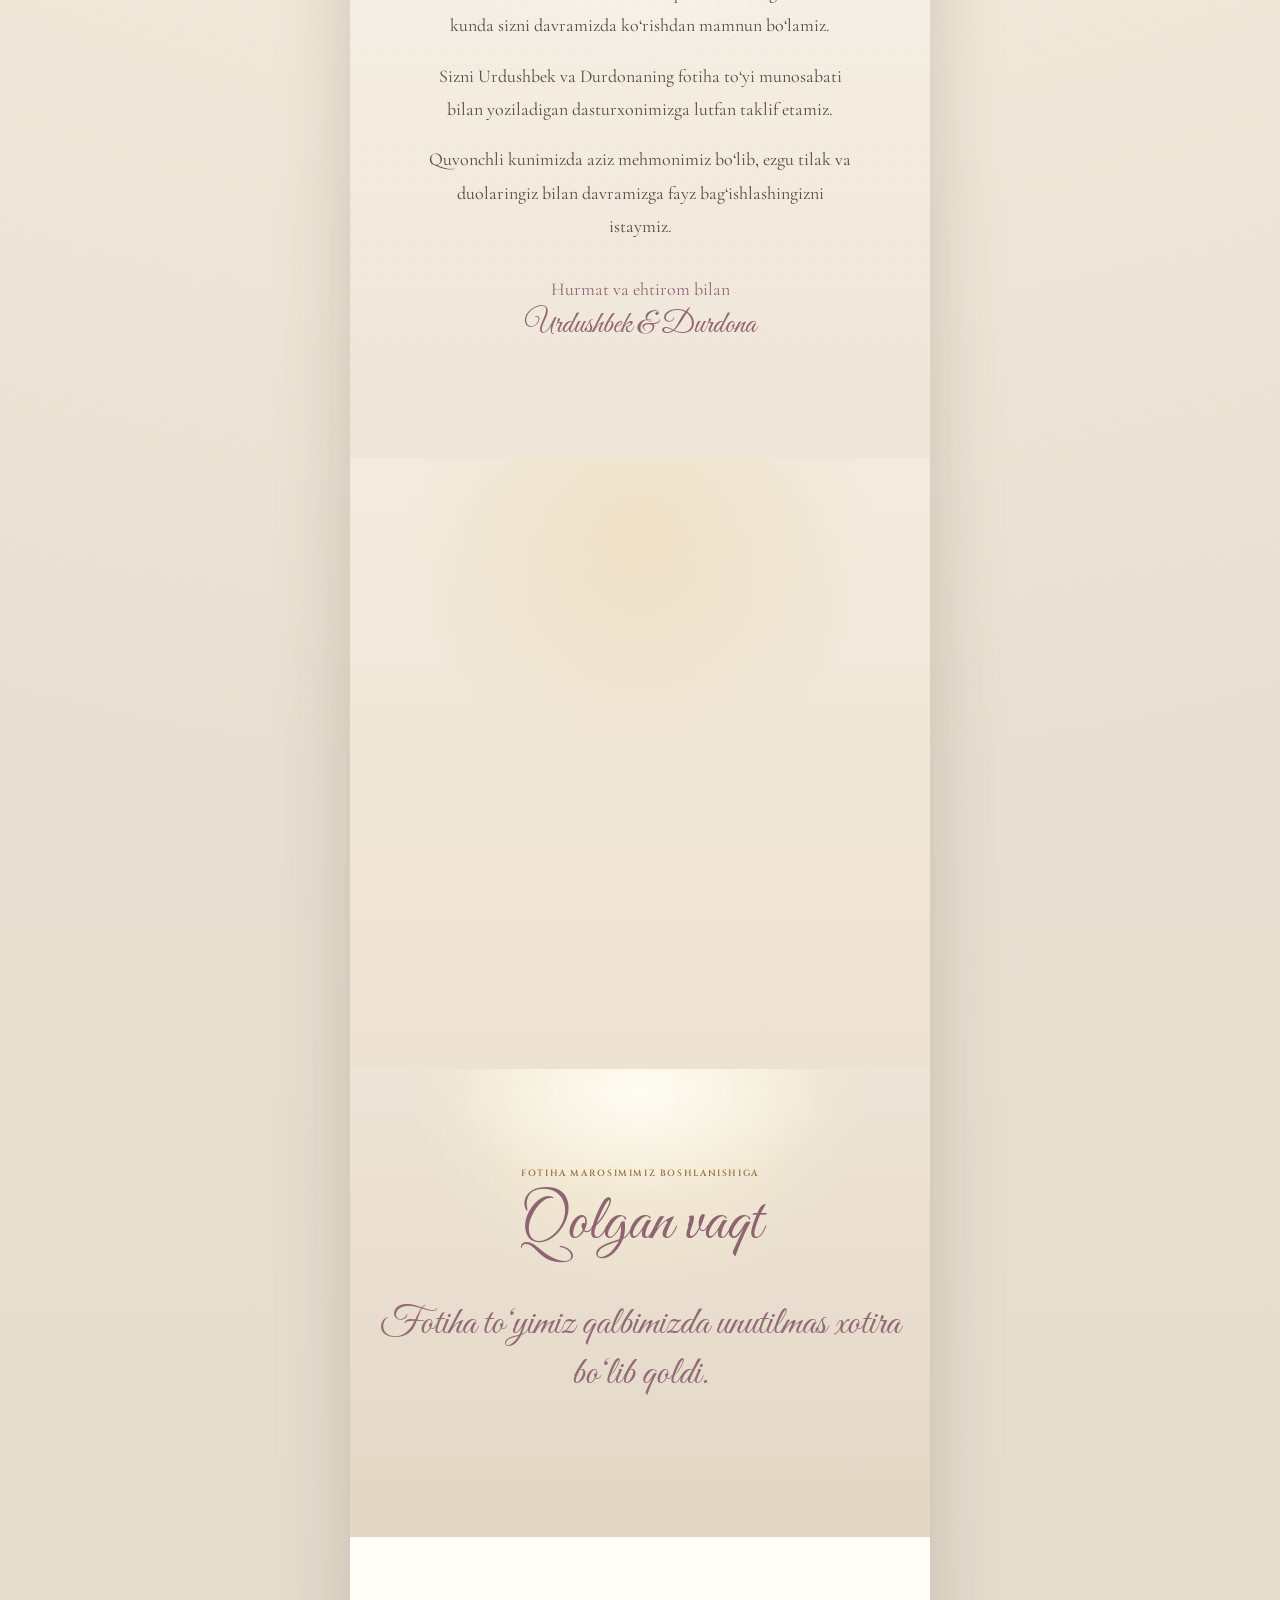
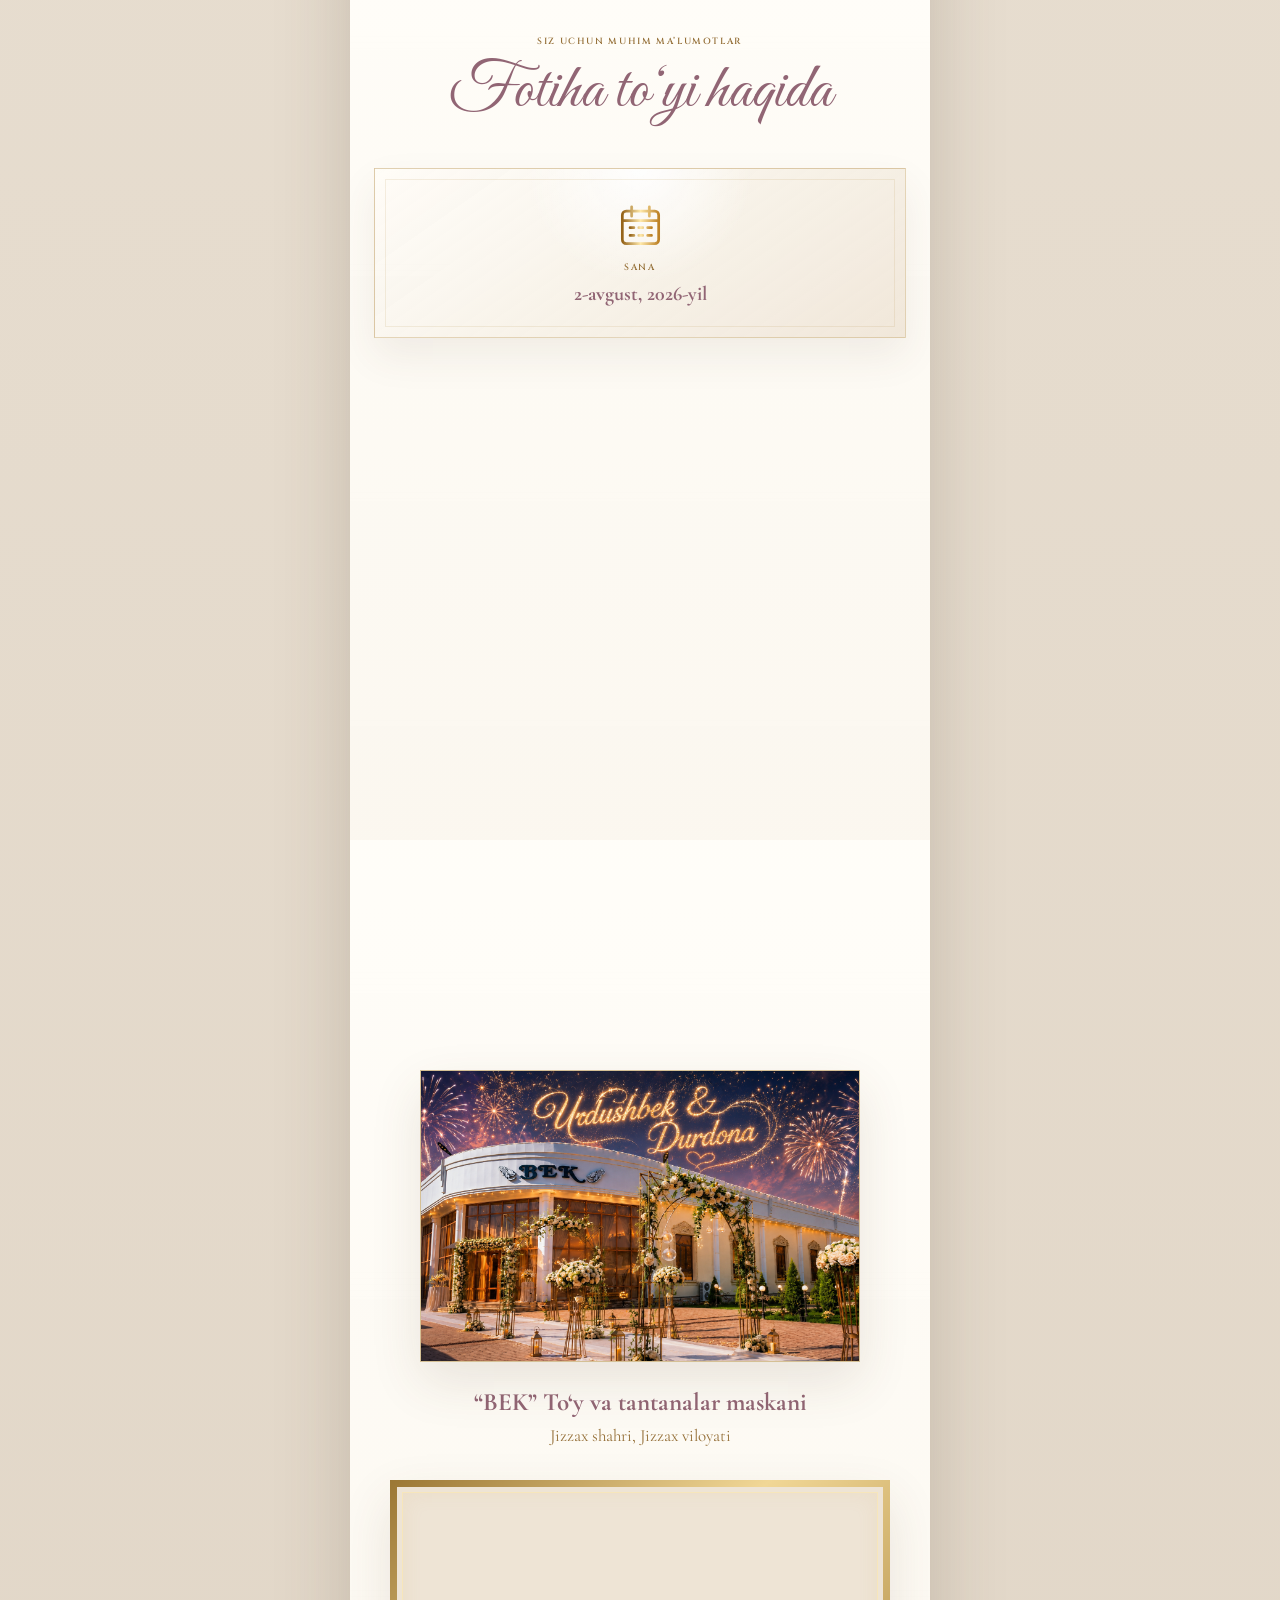
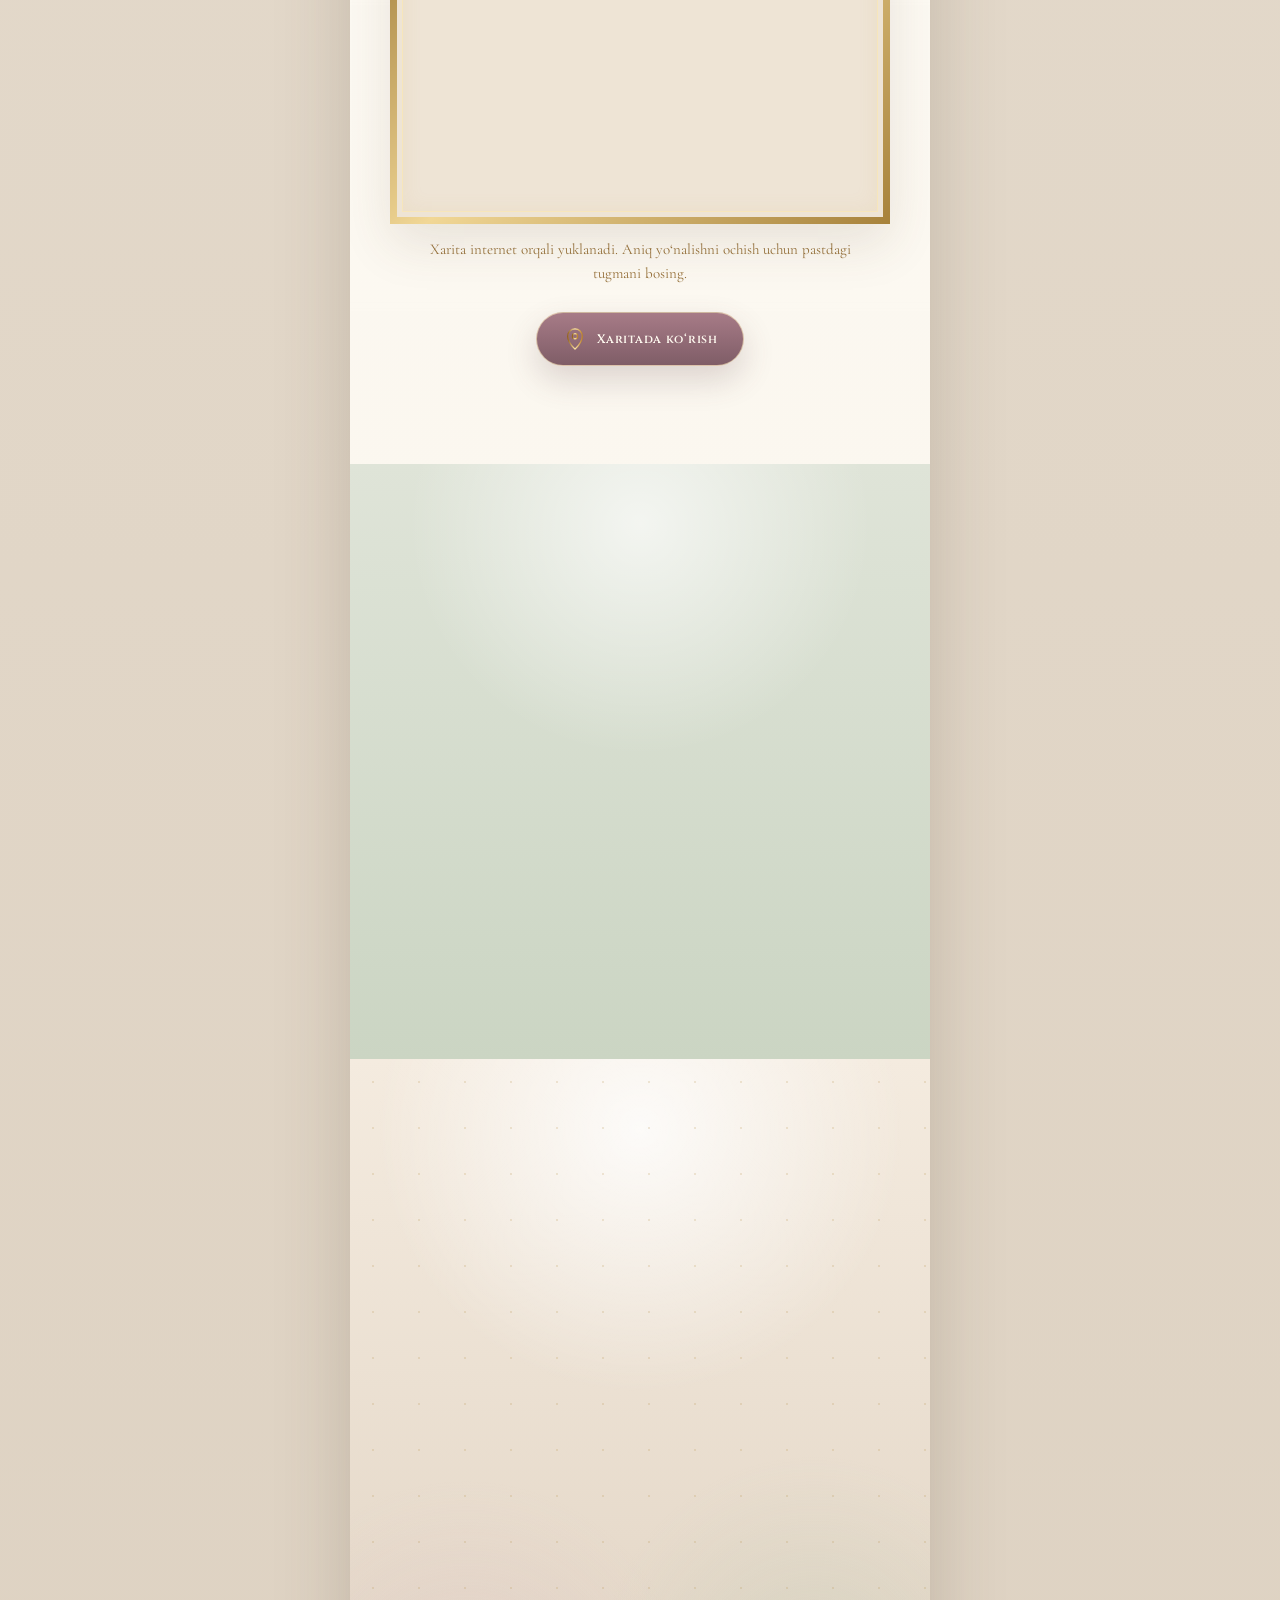
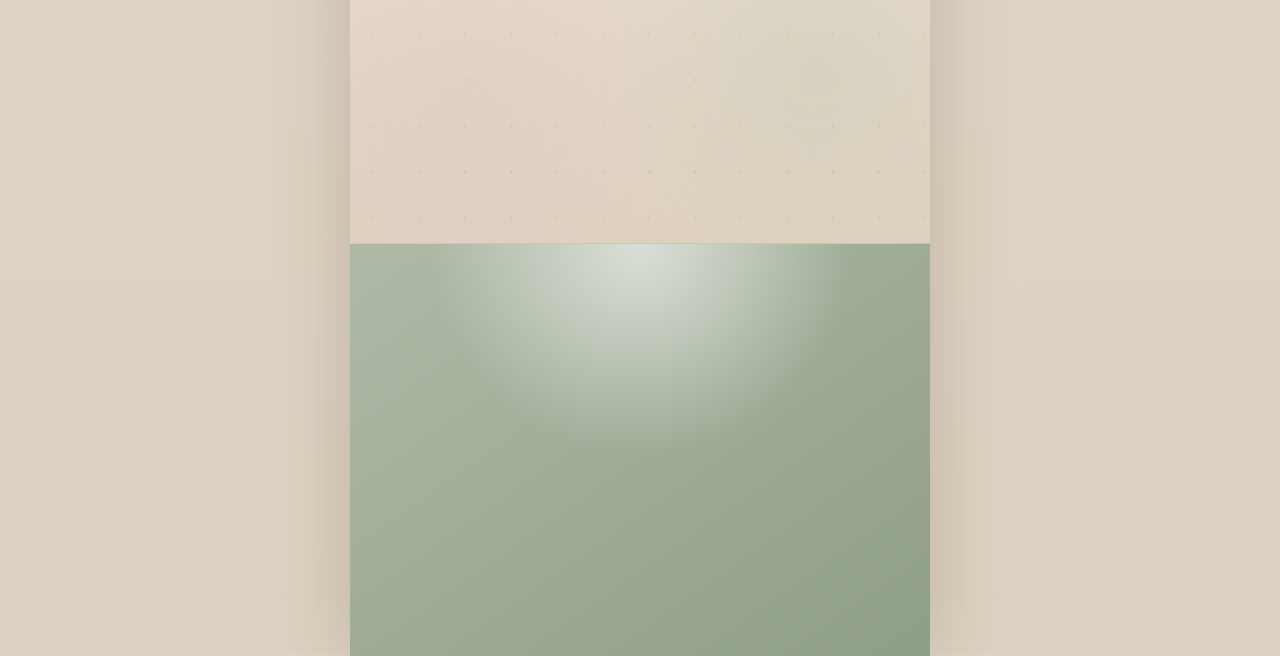
==== commit daefdc70: "Add assets folder" ====
--- a/fotiha/index.html
+++ b/fotiha/index.html
@@ -307,7 +307,7 @@
       <div class="real-map-card" data-reveal="zoom">
         <div class="real-map-gold-frame" aria-hidden="true"></div>
         <iframe title="BEK To‘y va tantanalar maskani Google xaritasi"
-          src="https://www.google.com/maps?q=40.1454375,67.8069375&z=15&output=embed" width="100%" height="330"
+          src="https://www.google.com/maps?q=40.1454375,67.8069375&z=16&output=embed" width="100%" height="330"
           style="border:0" loading="lazy" allowfullscreen referrerpolicy="no-referrer-when-downgrade">
         </iframe>
       </div>
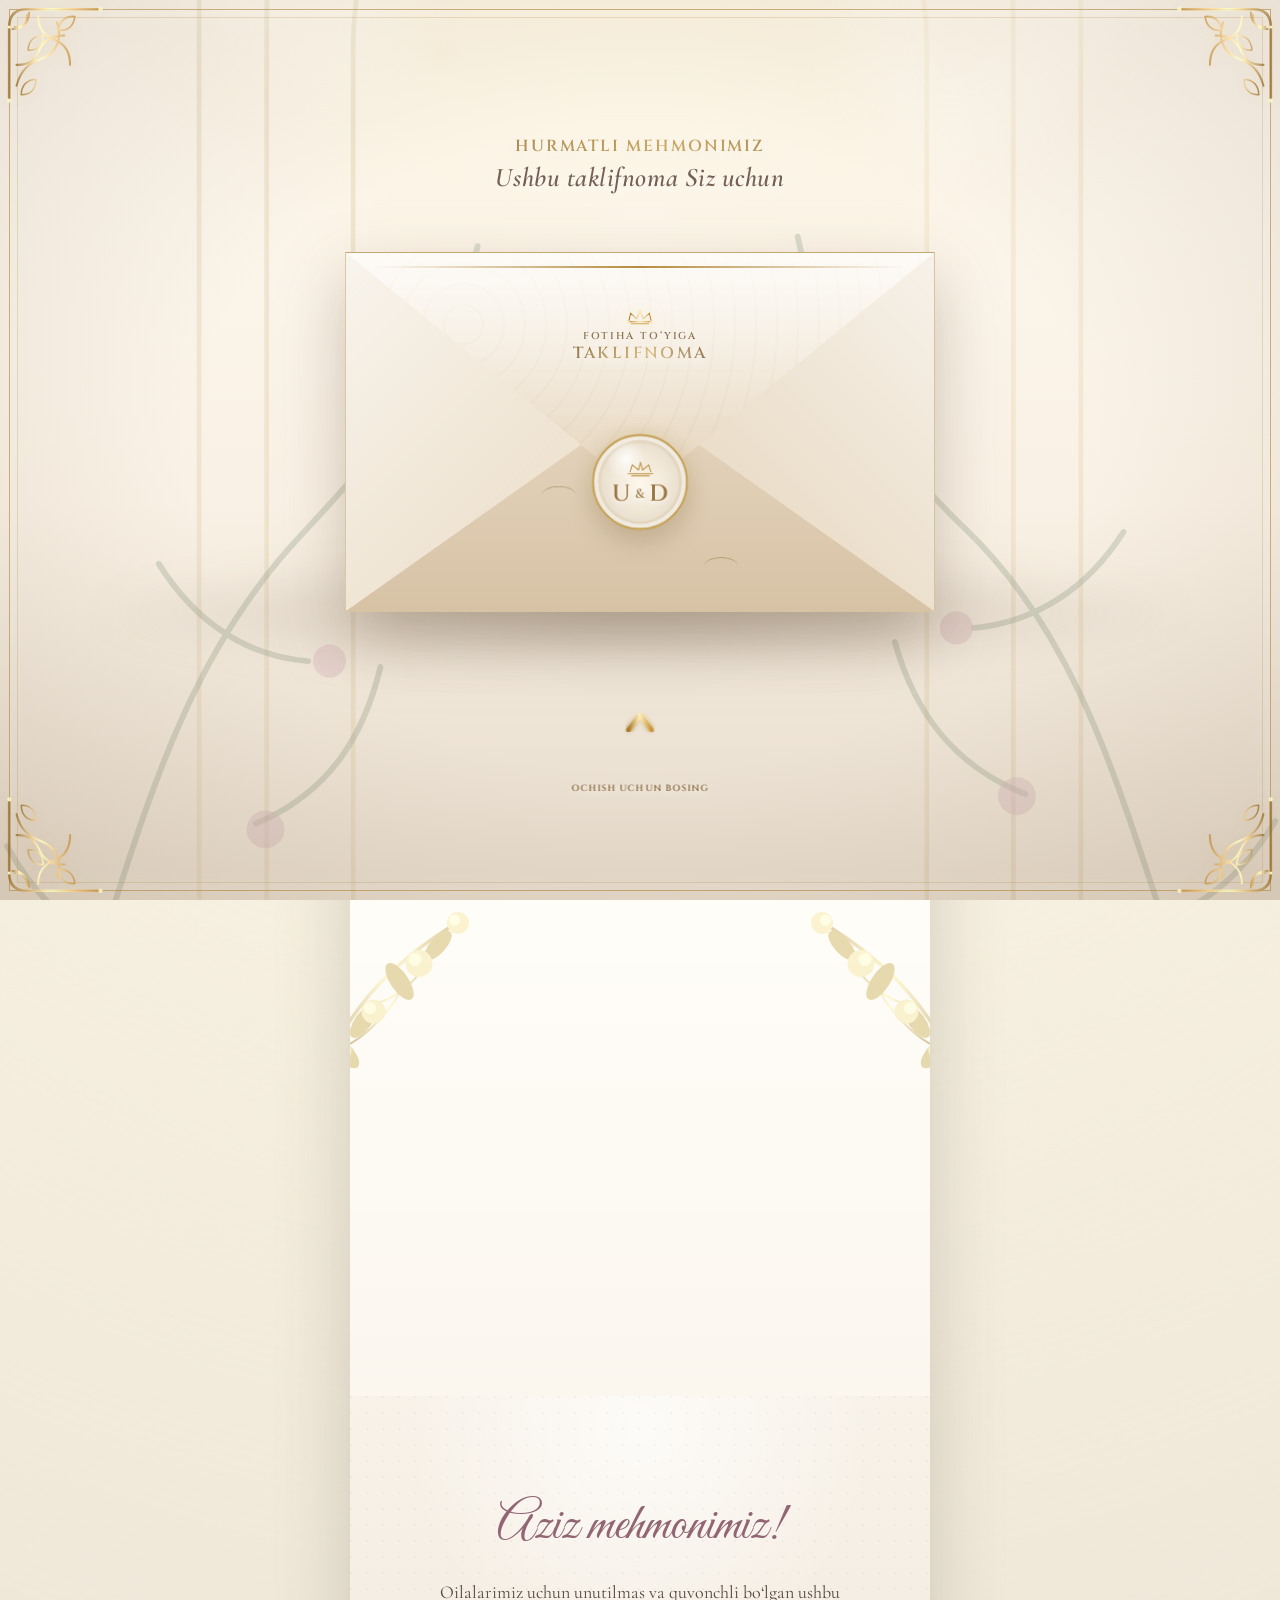
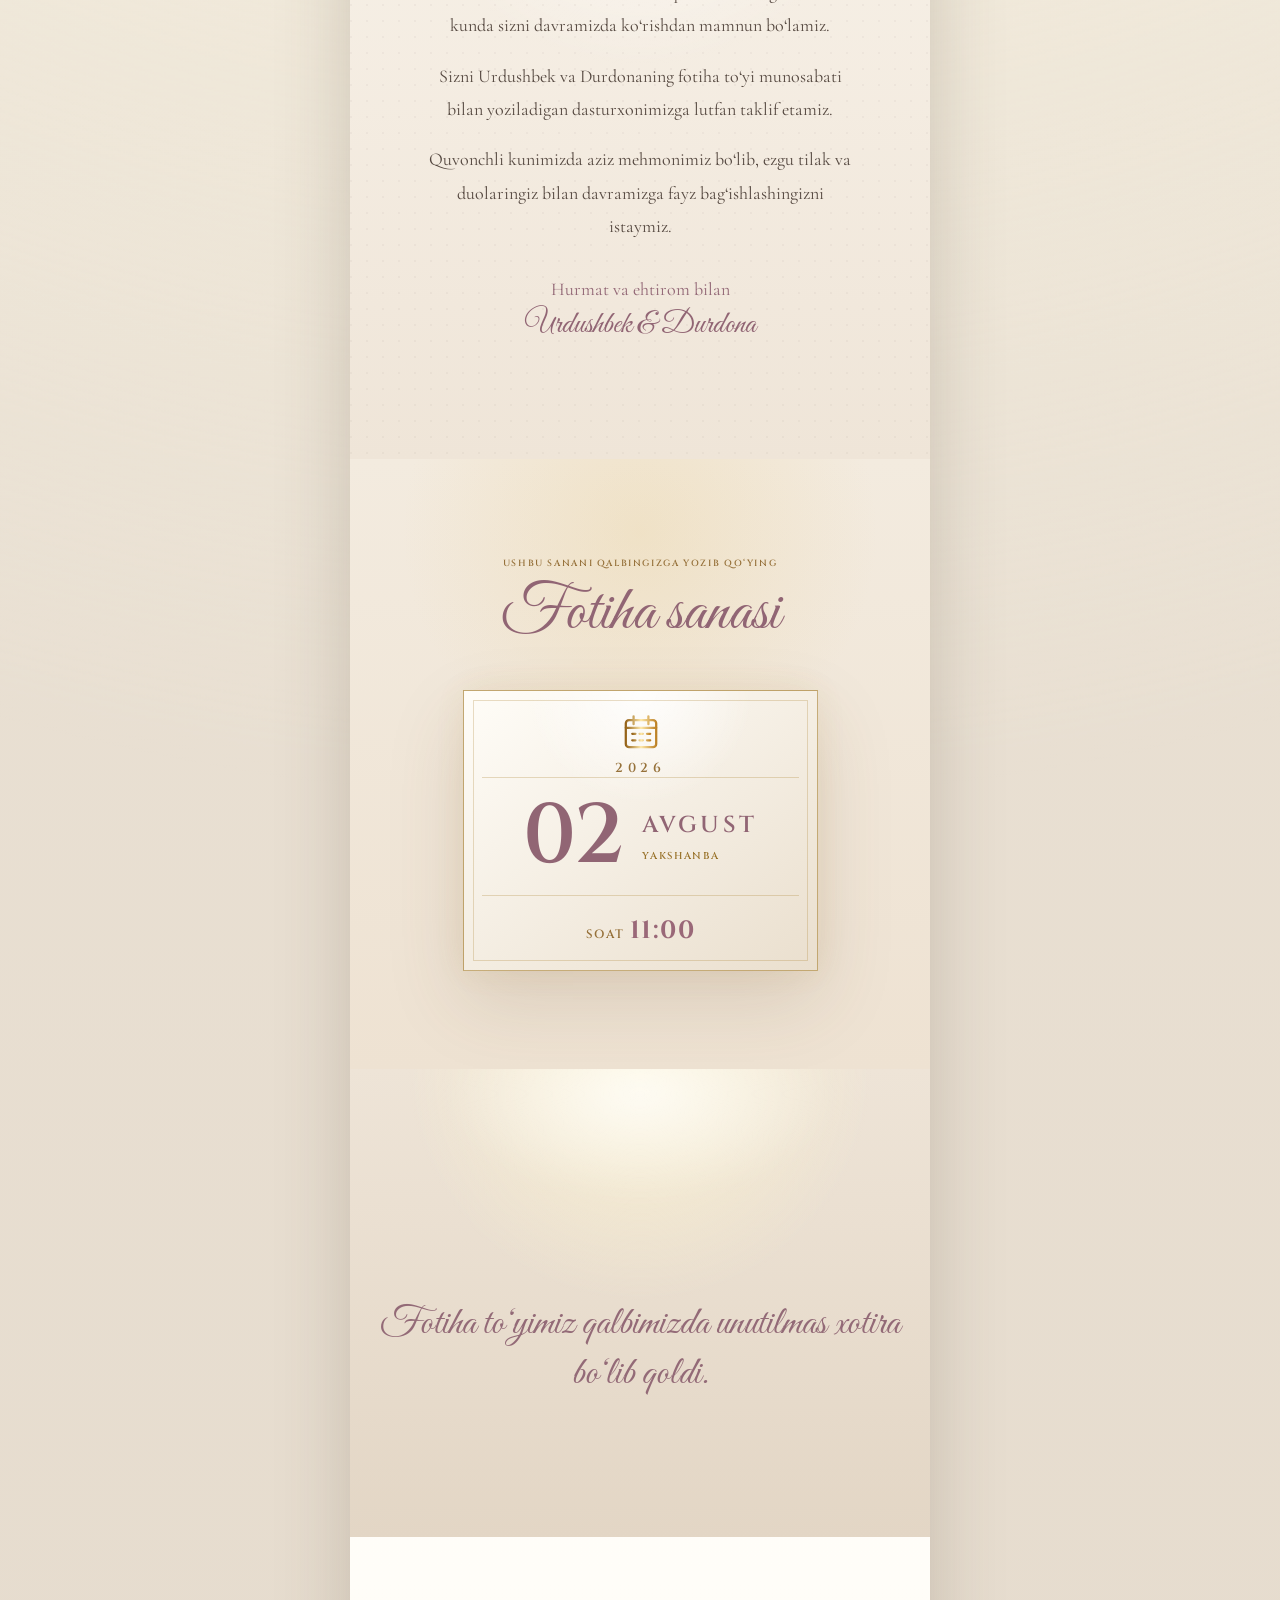
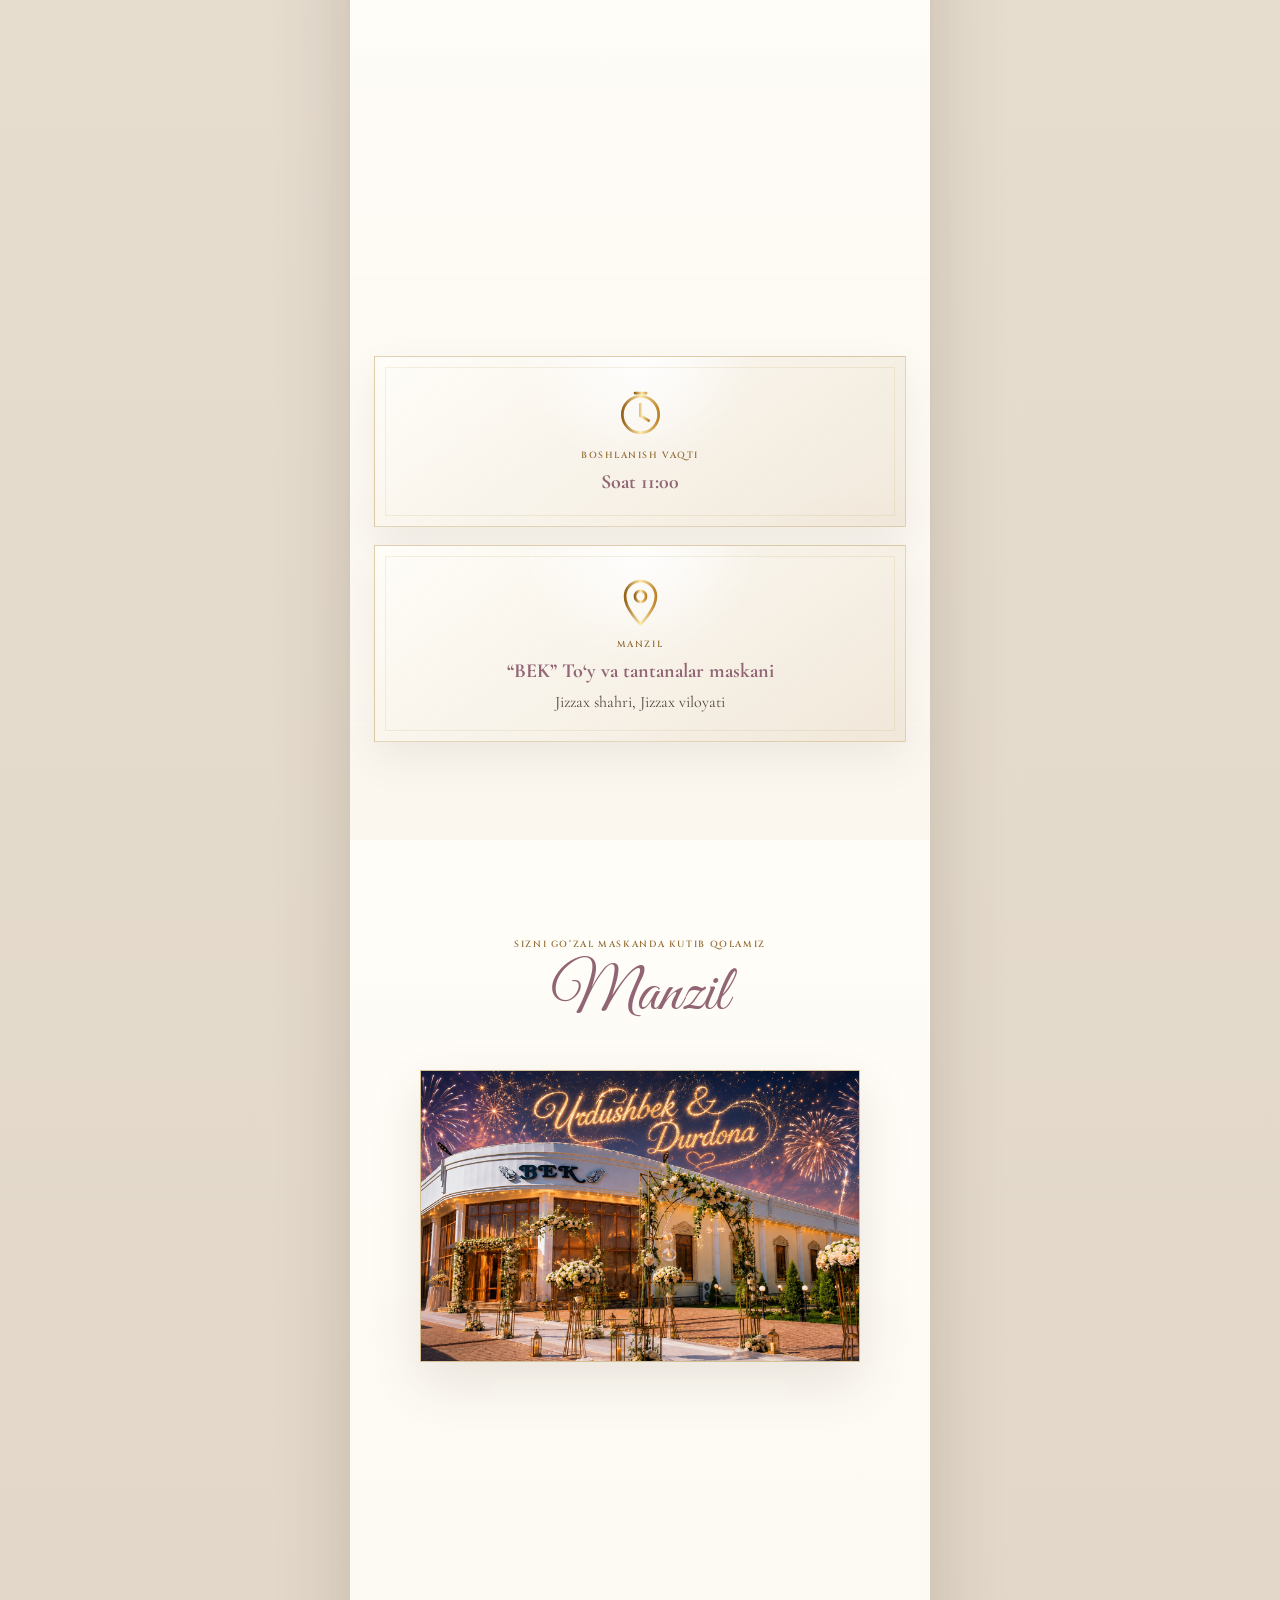
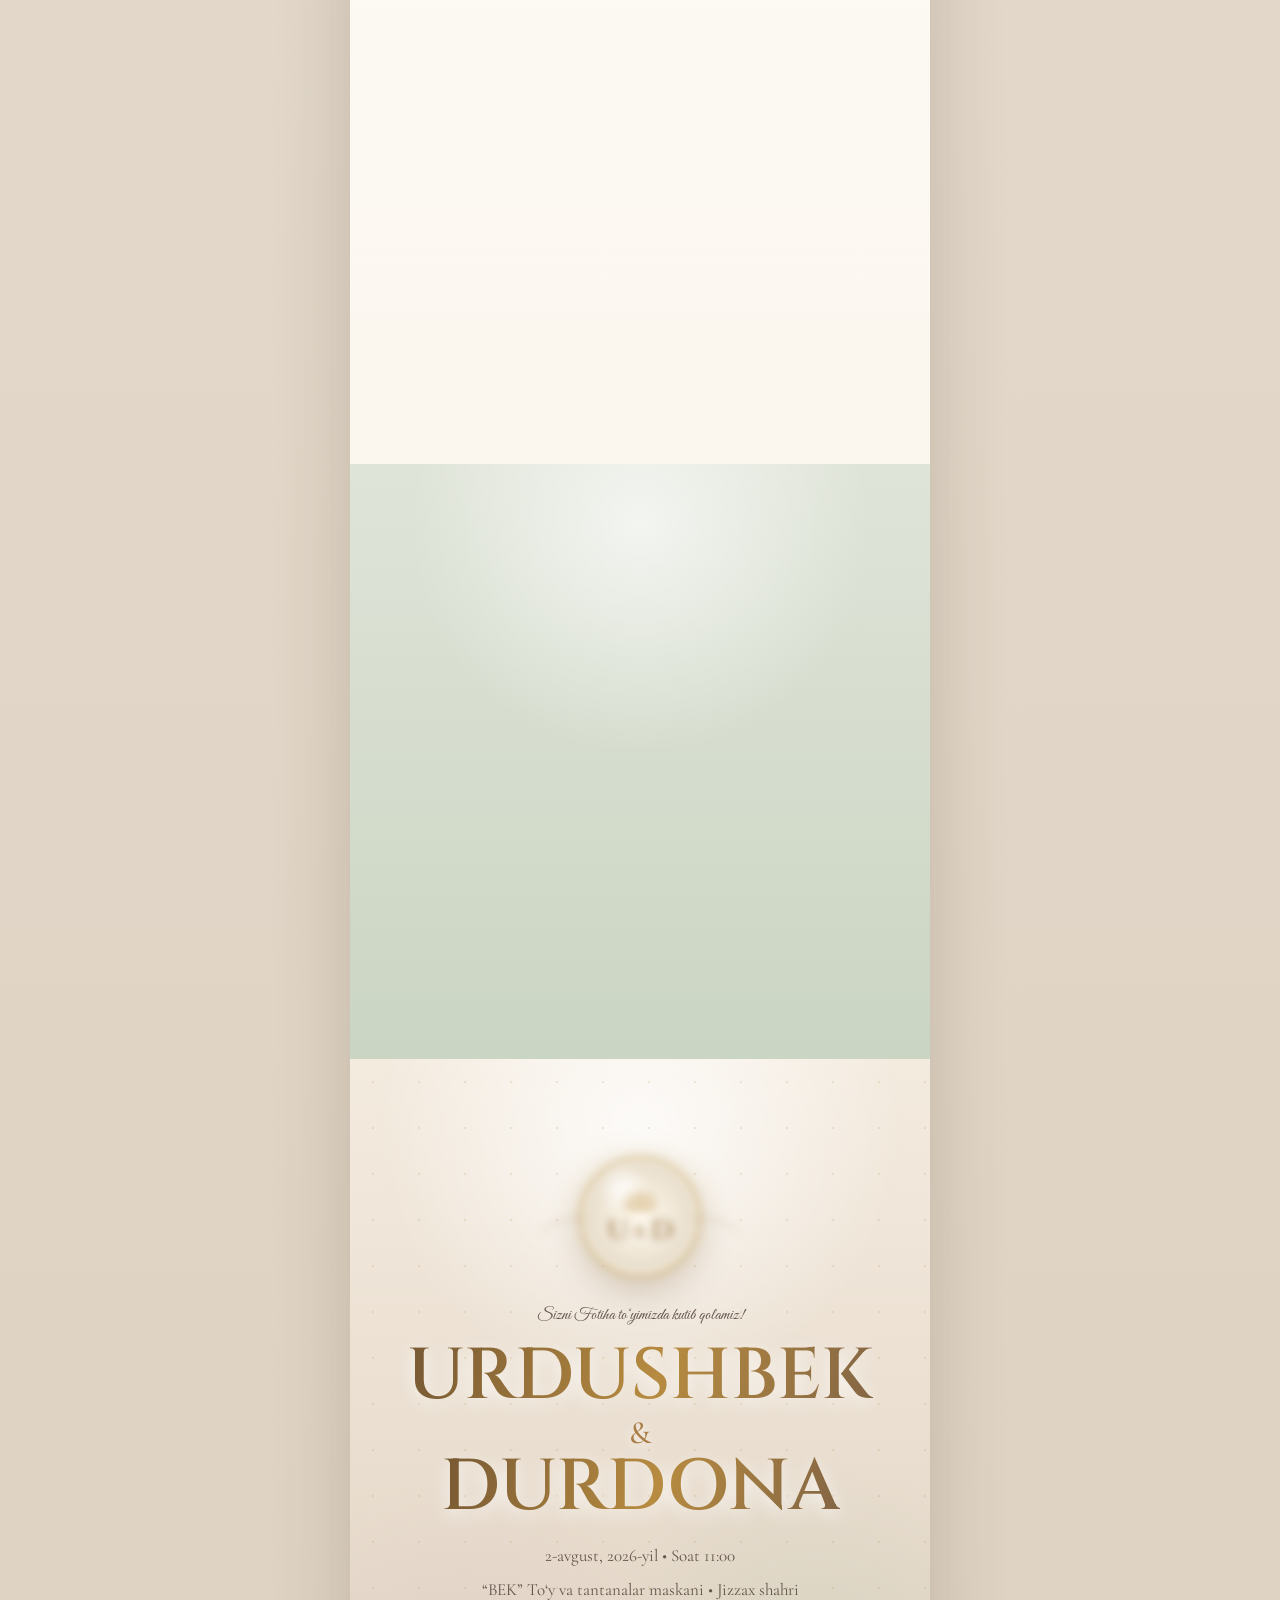
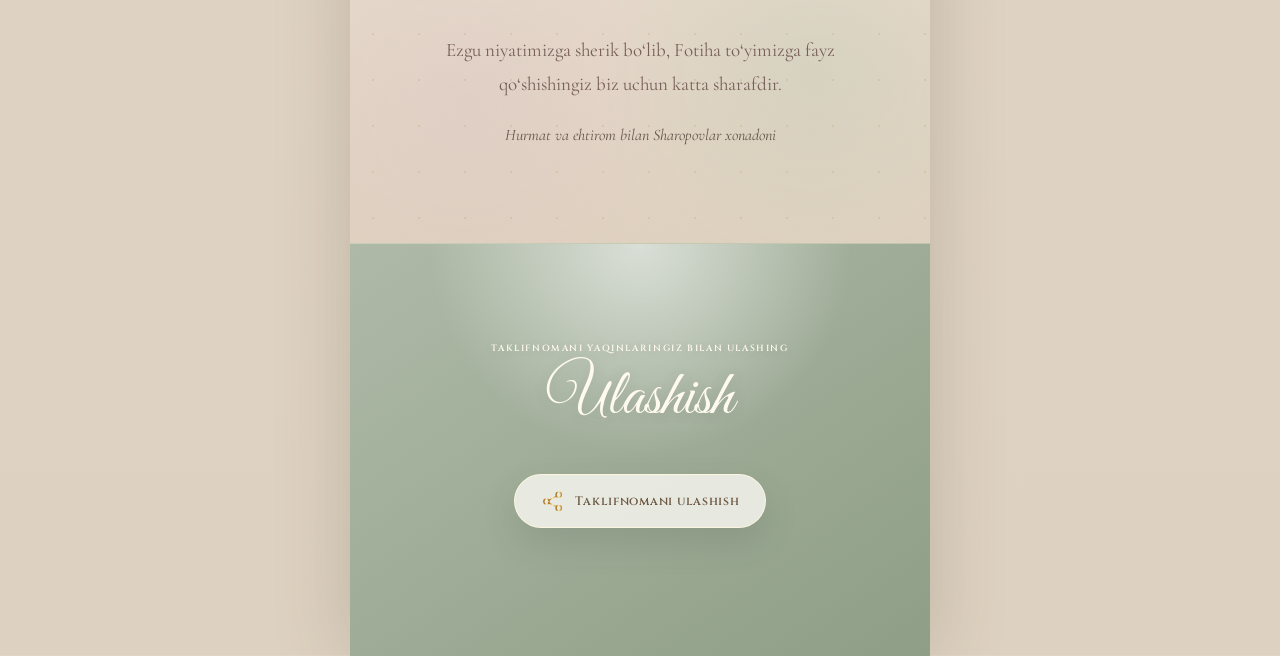
==== commit bfceca5f: "Add assets folder" ====
--- a/fotiha/index.html
+++ b/fotiha/index.html
@@ -306,8 +306,8 @@
 
       <div class="real-map-card" data-reveal="zoom">
         <div class="real-map-gold-frame" aria-hidden="true"></div>
-        <iframe title="BEK To‘y va tantanalar maskani Google xaritasi"
-          src="https://www.google.com/maps?q=40.1454375,67.8069375&z=16&output=embed" width="100%" height="330"
+        <iframe title="BEK To‘y va tantanalar maskani"
+          src="https://www.google.com/maps?q=40.1448882,67.8067056&z=17&output=embed" width="100%" height="330"
           style="border:0" loading="lazy" allowfullscreen referrerpolicy="no-referrer-when-downgrade">
         </iframe>
       </div>
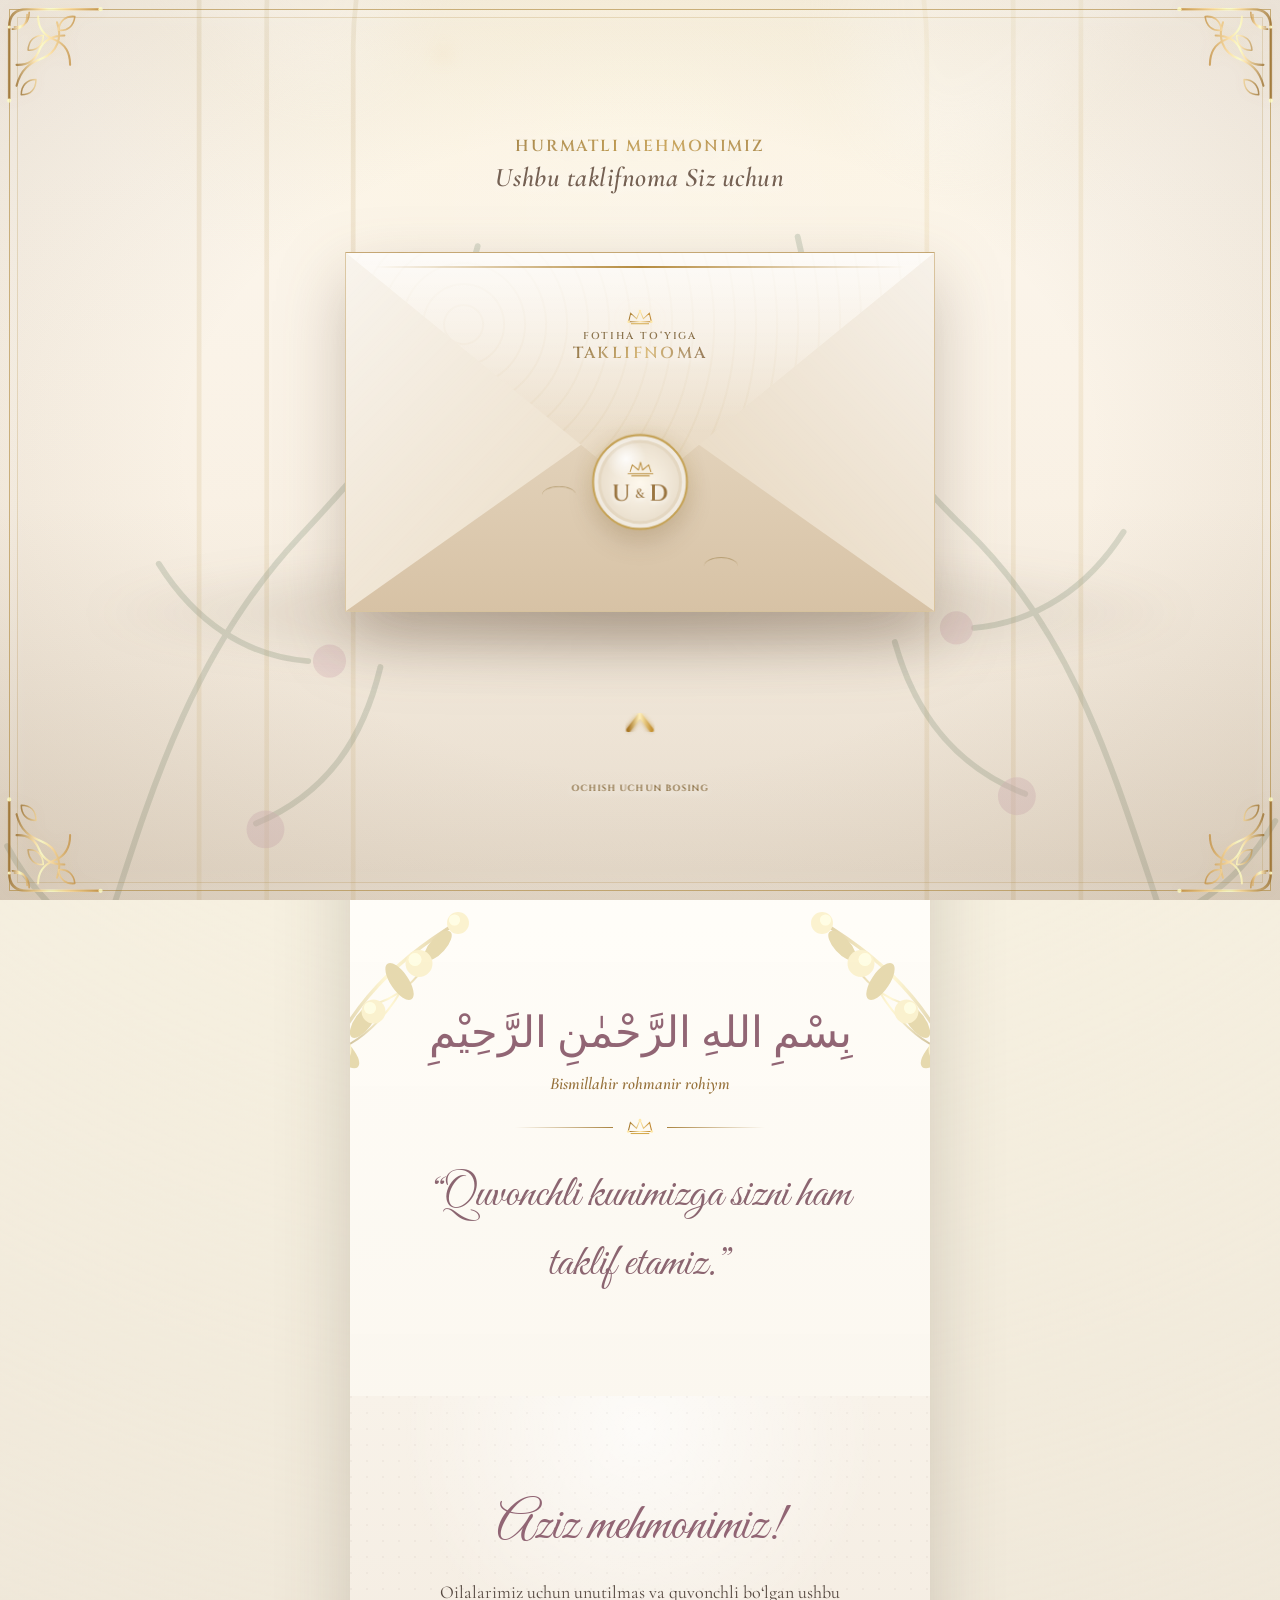
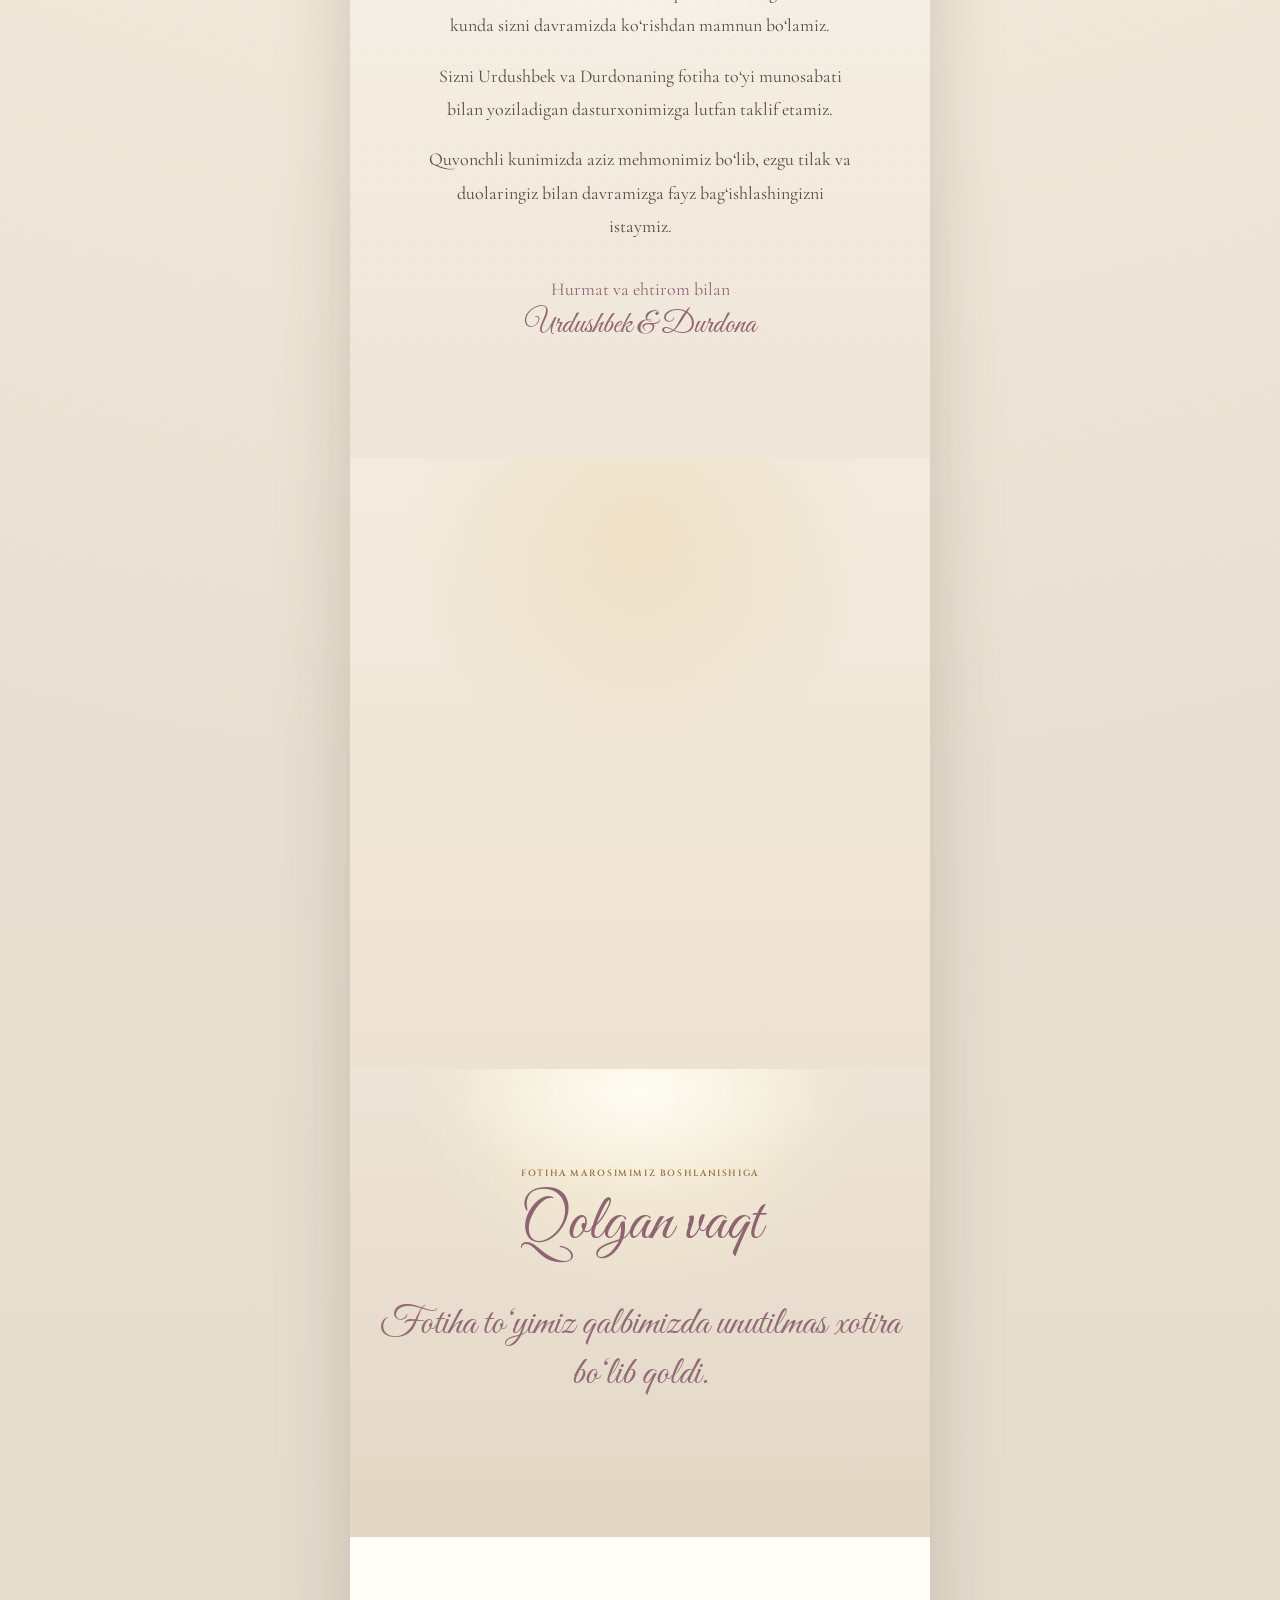
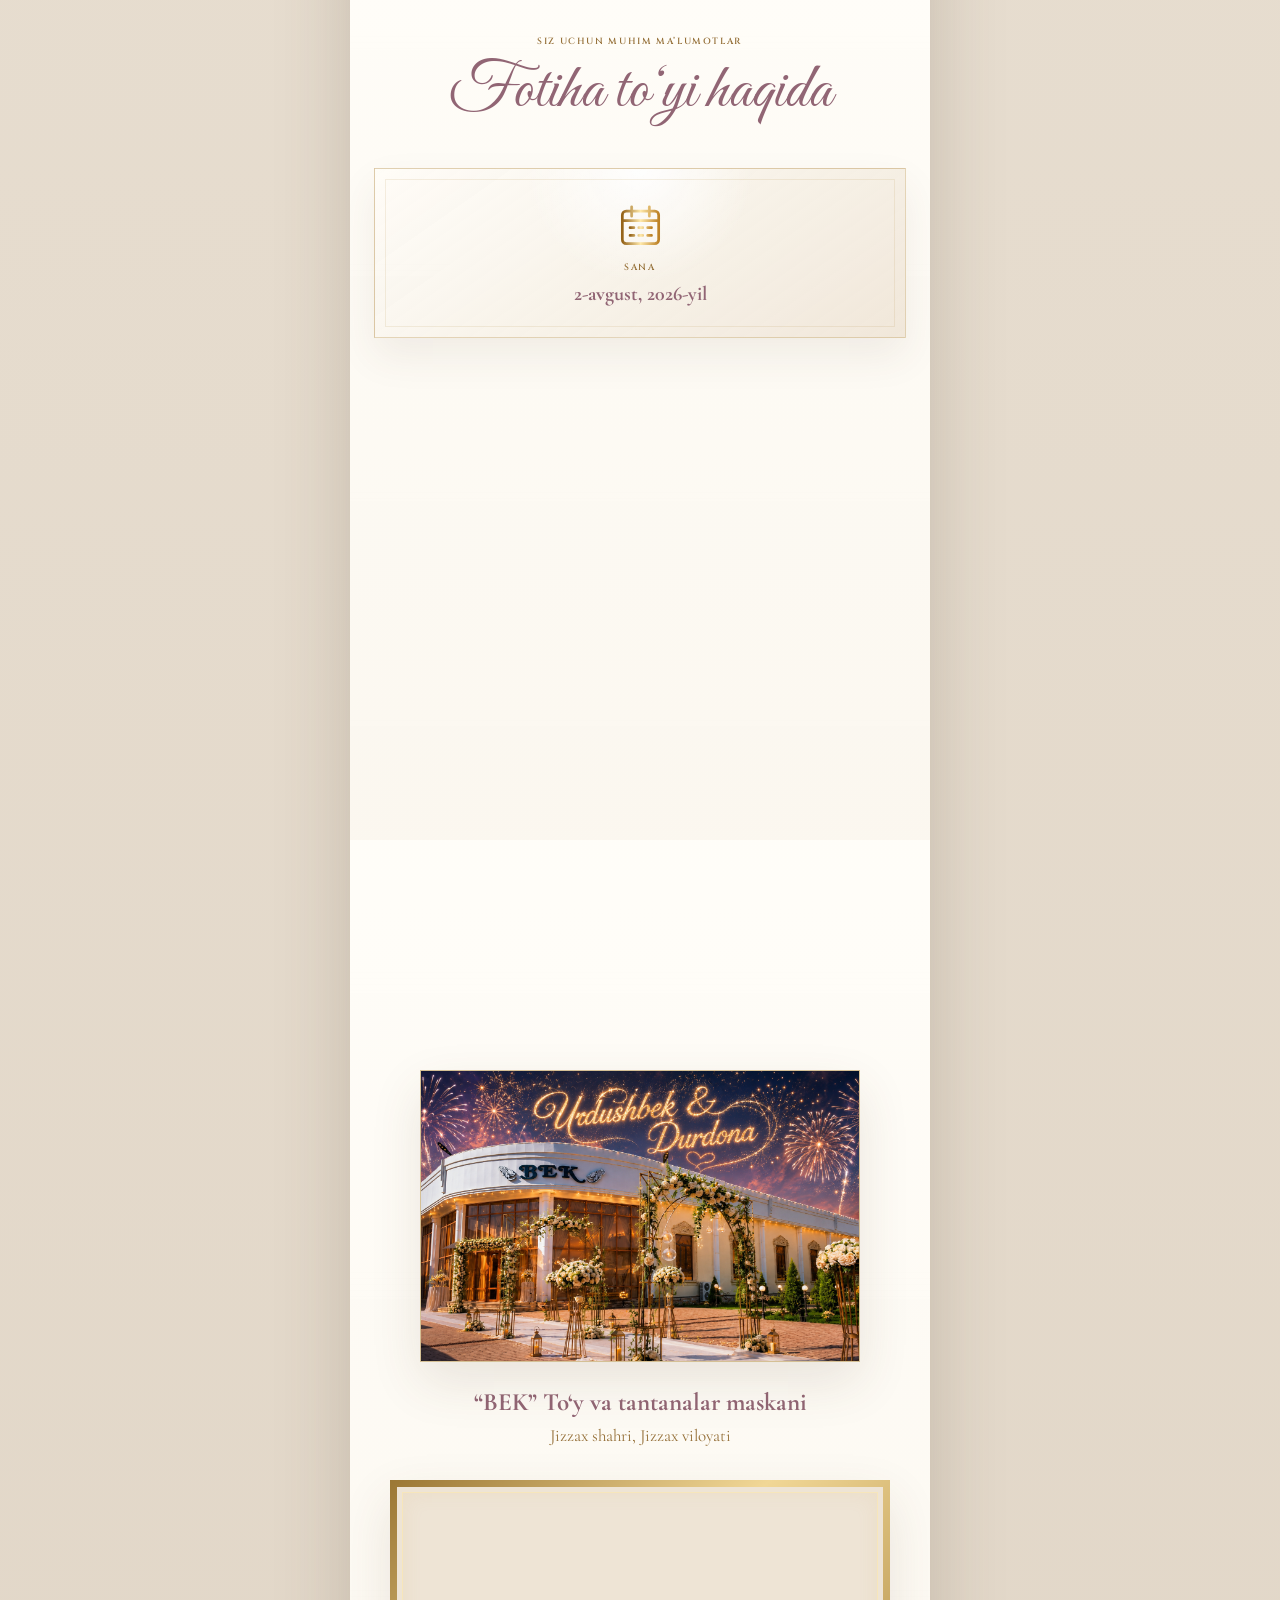
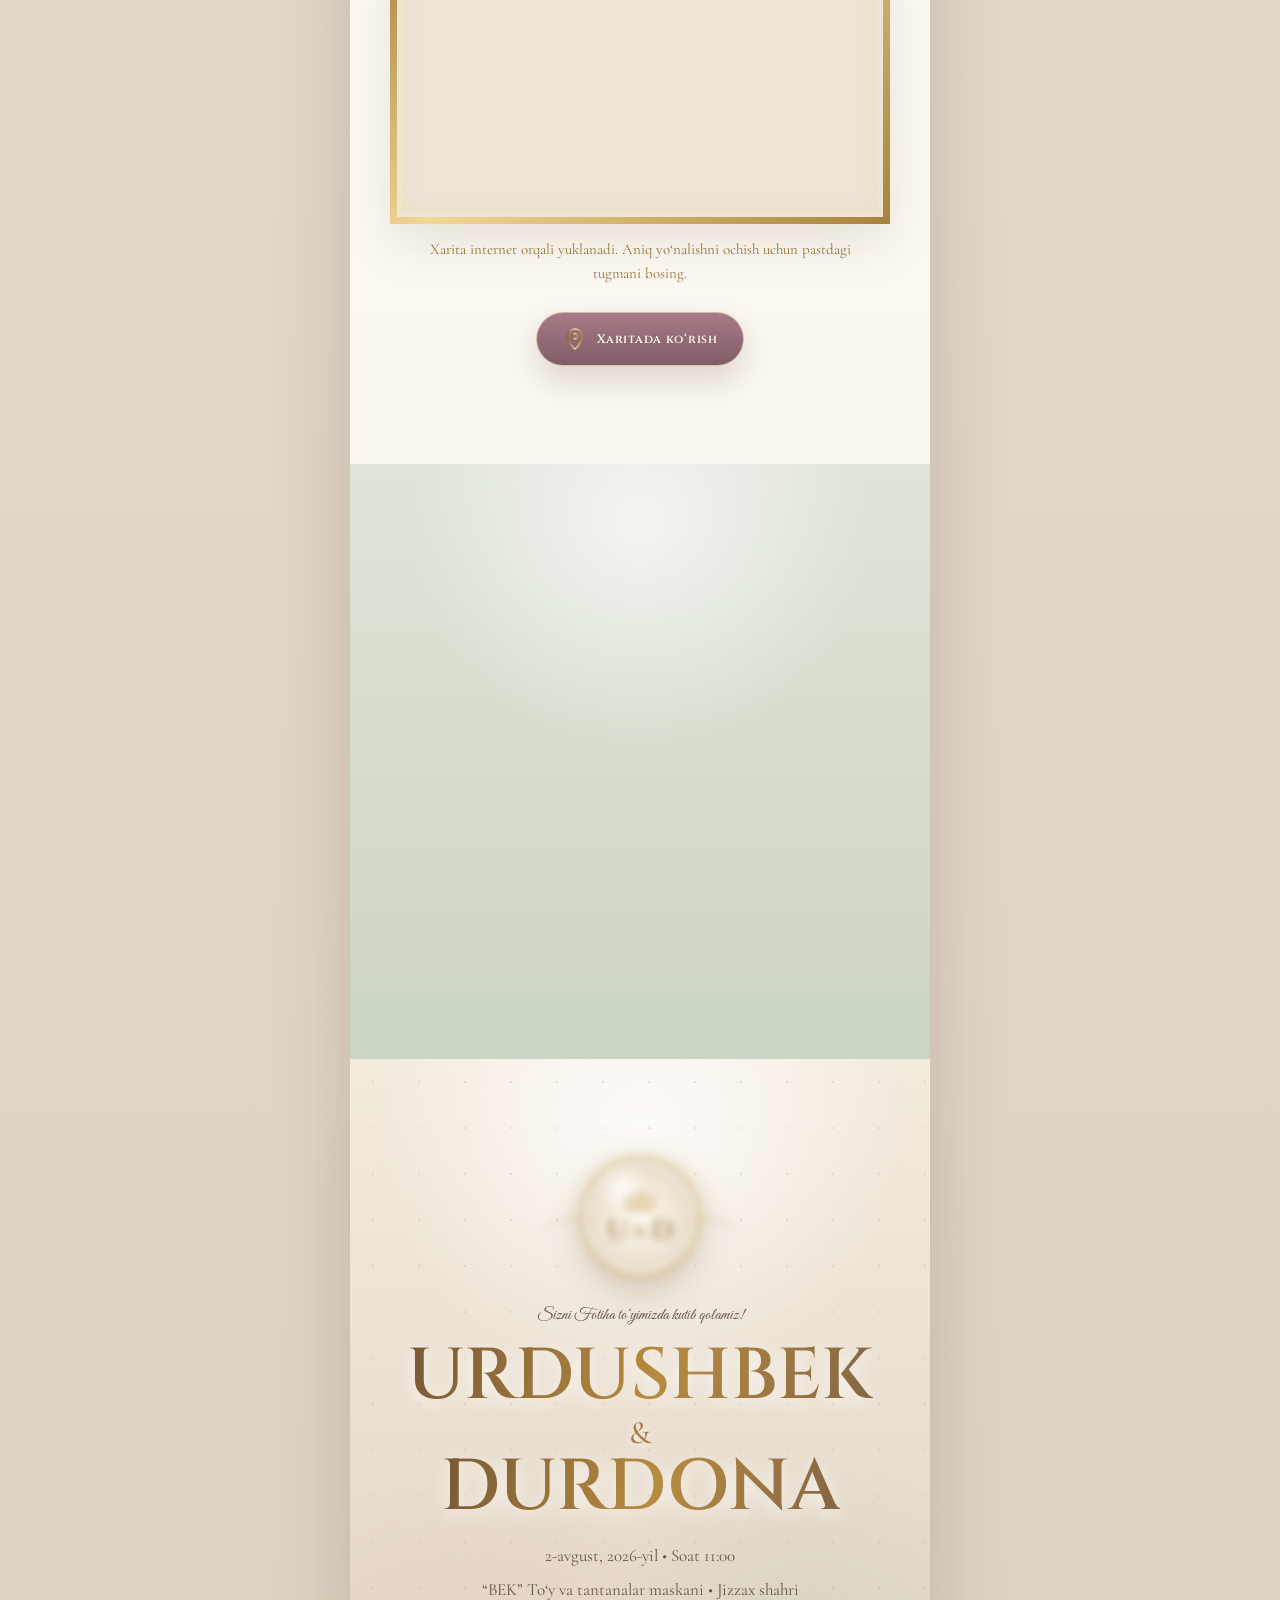
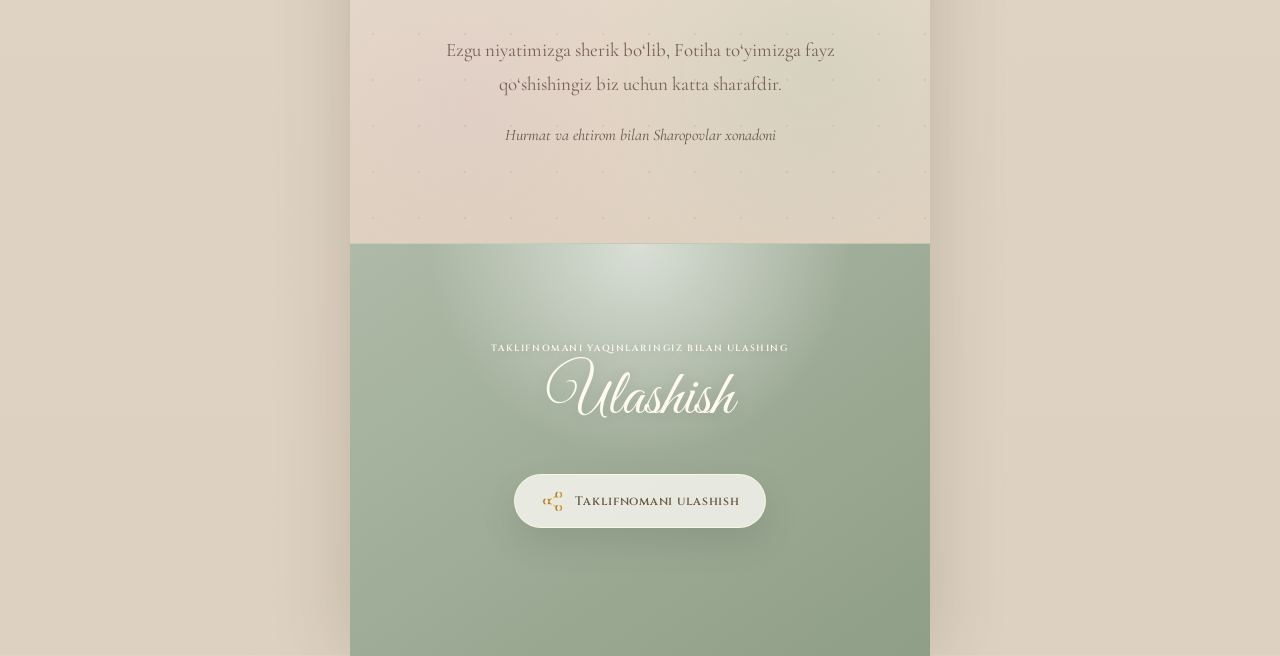
==== commit e161049d: "Add assets folder" ====
--- a/fotiha/index.html
+++ b/fotiha/index.html
@@ -307,7 +307,7 @@
       <div class="real-map-card" data-reveal="zoom">
         <div class="real-map-gold-frame" aria-hidden="true"></div>
         <iframe title="BEK To‘y va tantanalar maskani"
-          src="https://www.google.com/maps?q=40.1448882,67.8067056&z=17&output=embed" width="100%" height="330"
+          src="https://www.google.com/maps?q=40.1448882,67.8067056&z=14&output=embed" width="100%" height="330"
           style="border:0" loading="lazy" allowfullscreen referrerpolicy="no-referrer-when-downgrade">
         </iframe>
       </div>
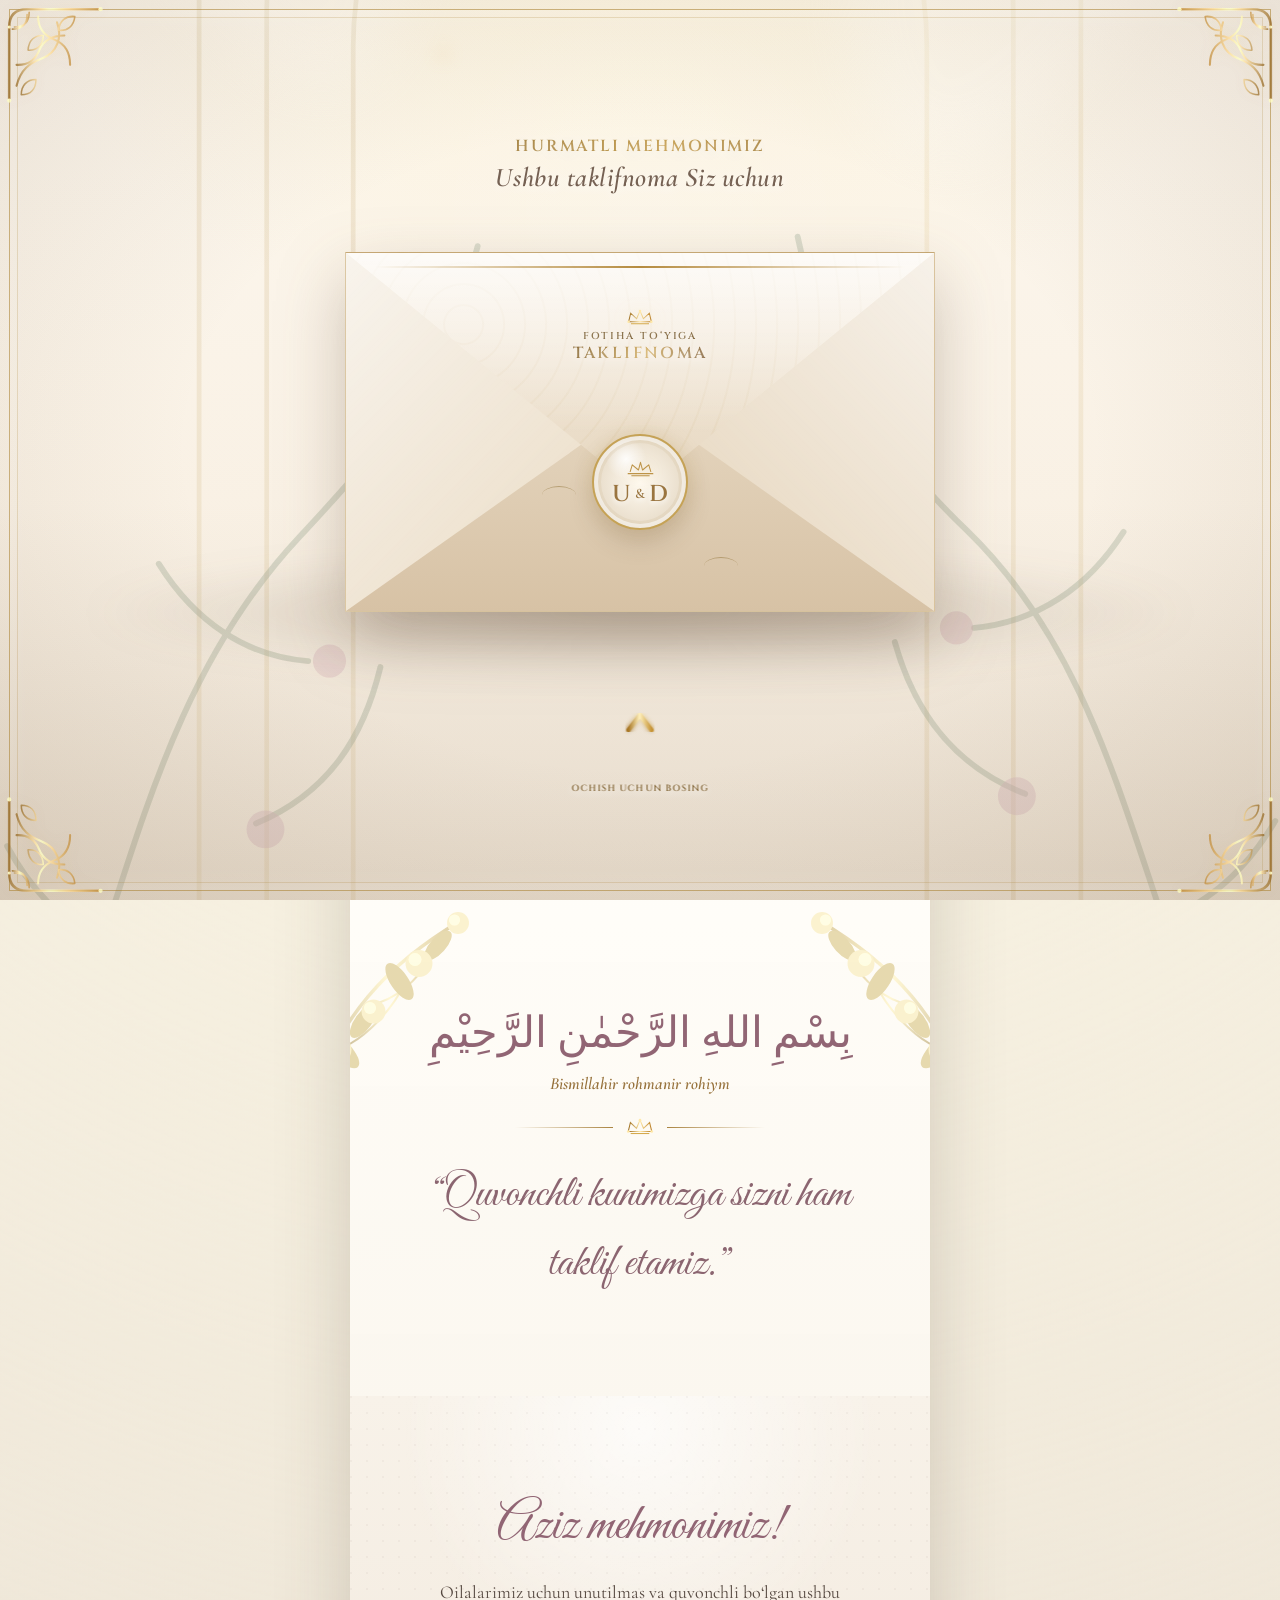
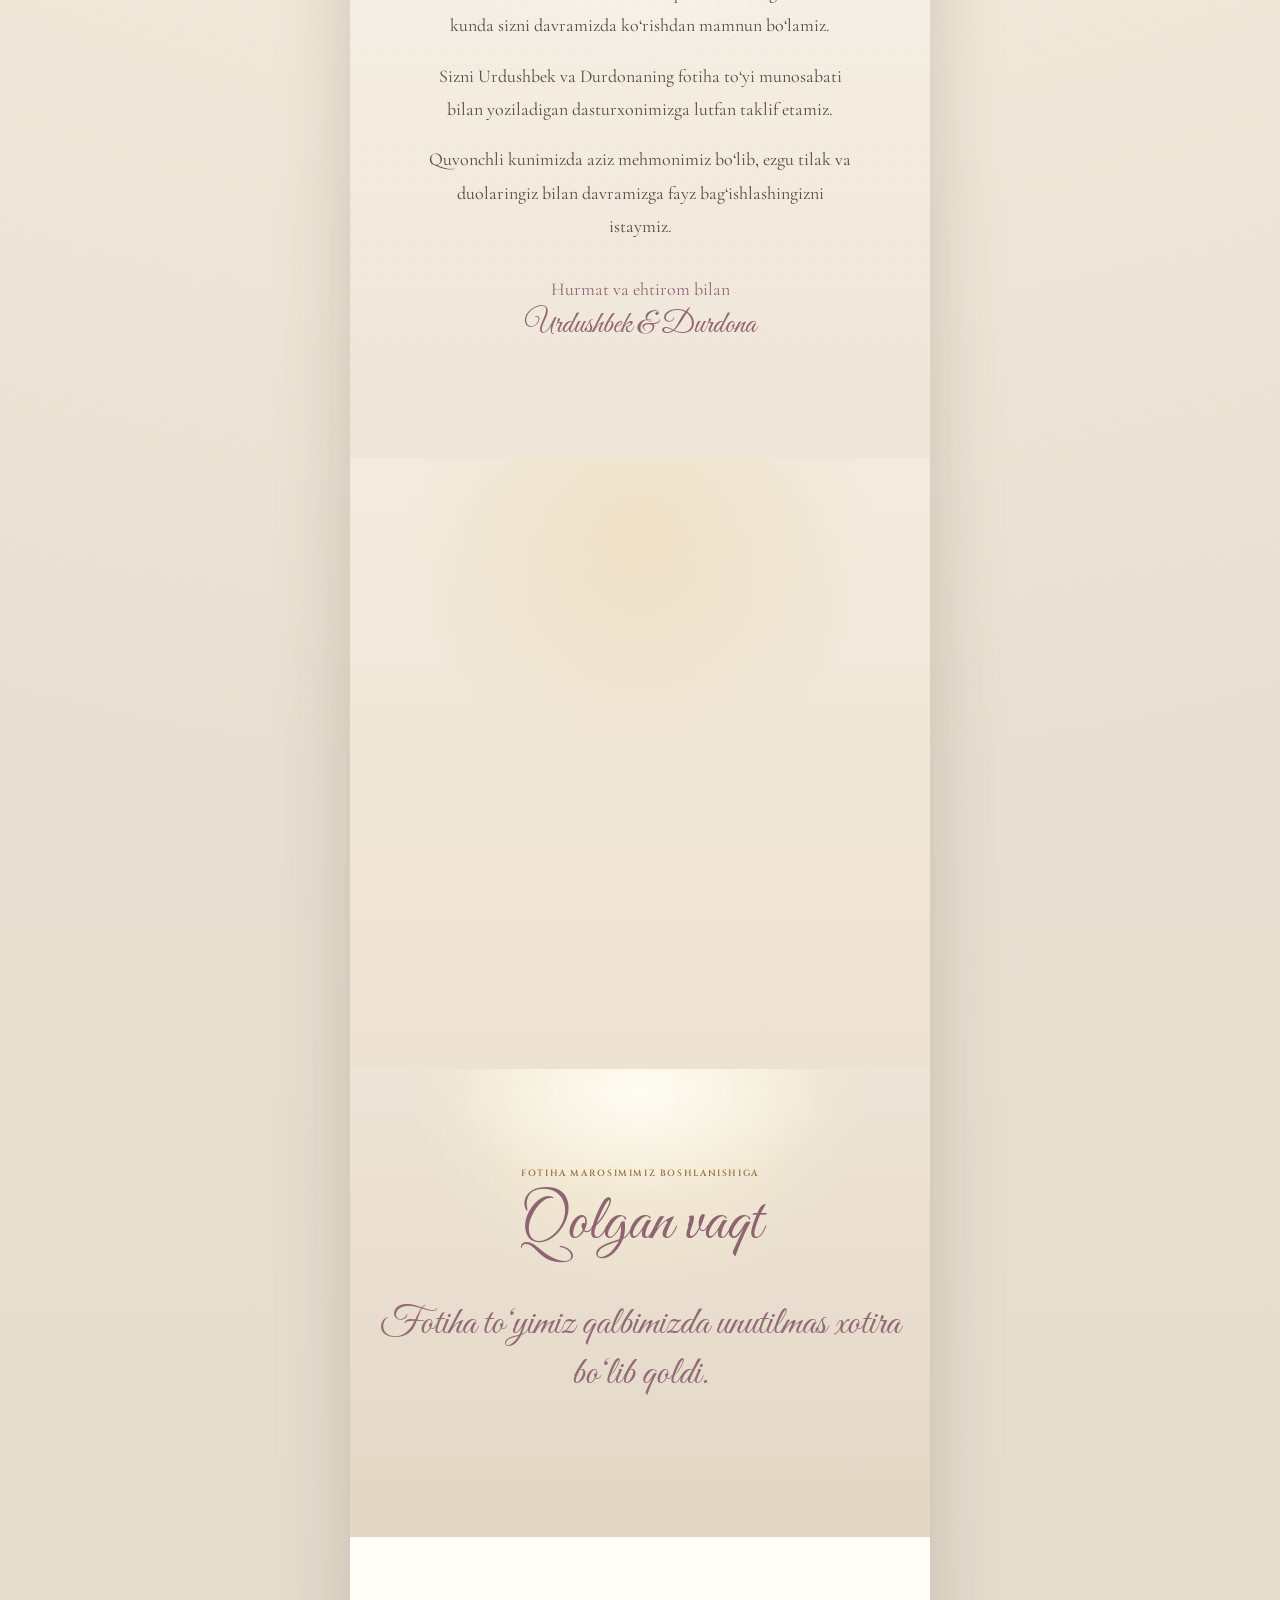
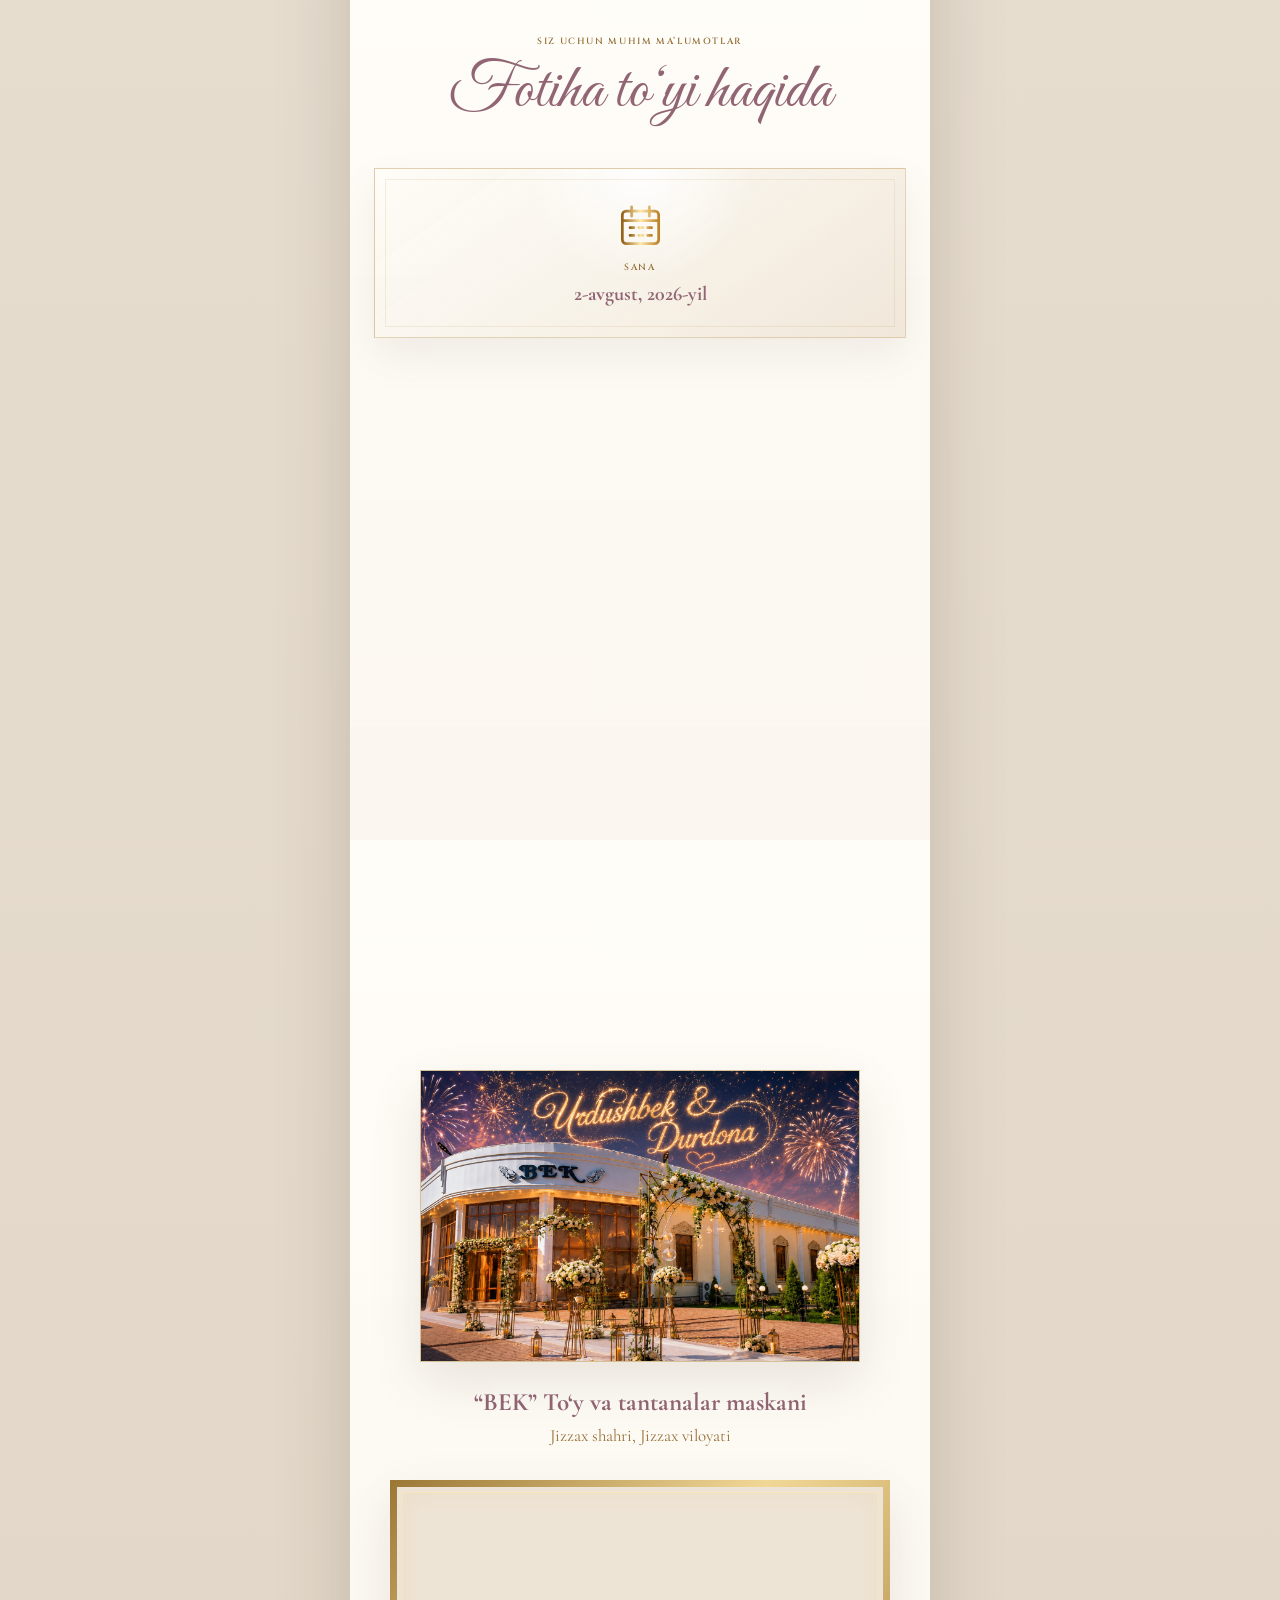
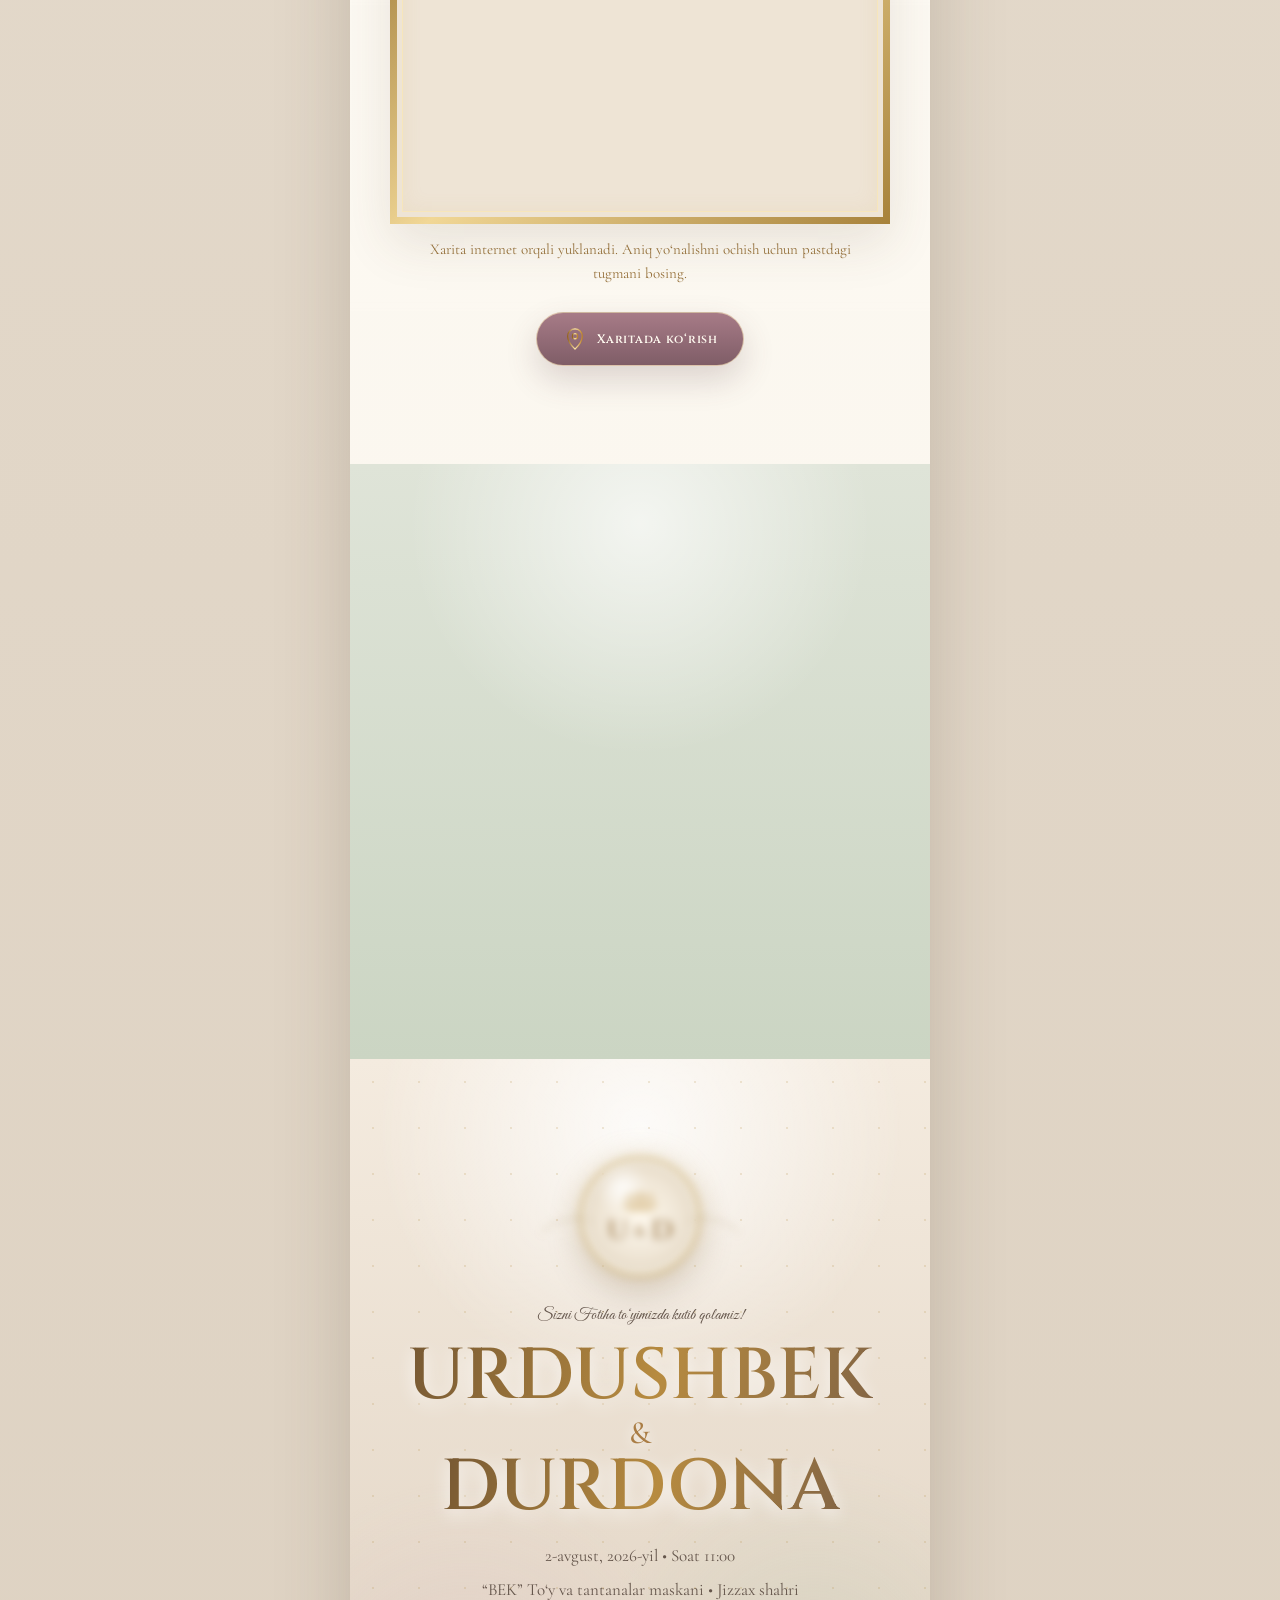
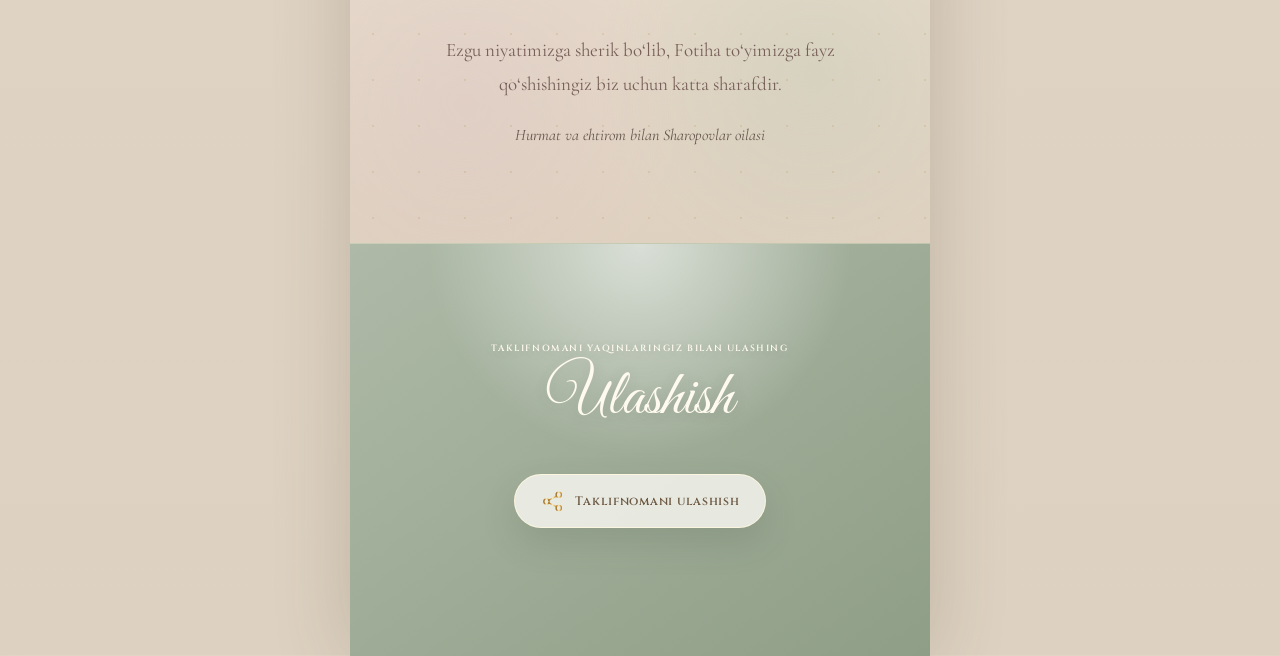
==== commit a89d2f40: "Add assets folder" ====
--- a/fotiha/index.html
+++ b/fotiha/index.html
@@ -358,7 +358,7 @@
           Ezgu niyatimizga sherik bo‘lib, Fotiha to‘yimizga fayz
           qo‘shishingiz biz uchun katta sharafdir.
         </blockquote>
-        <small>Hurmat va ehtirom bilan Sharopovlar xonadoni</small>
+        <small>Hurmat va ehtirom bilan Sharopovlar oilasi</small>
       </div>
     </section>
 
